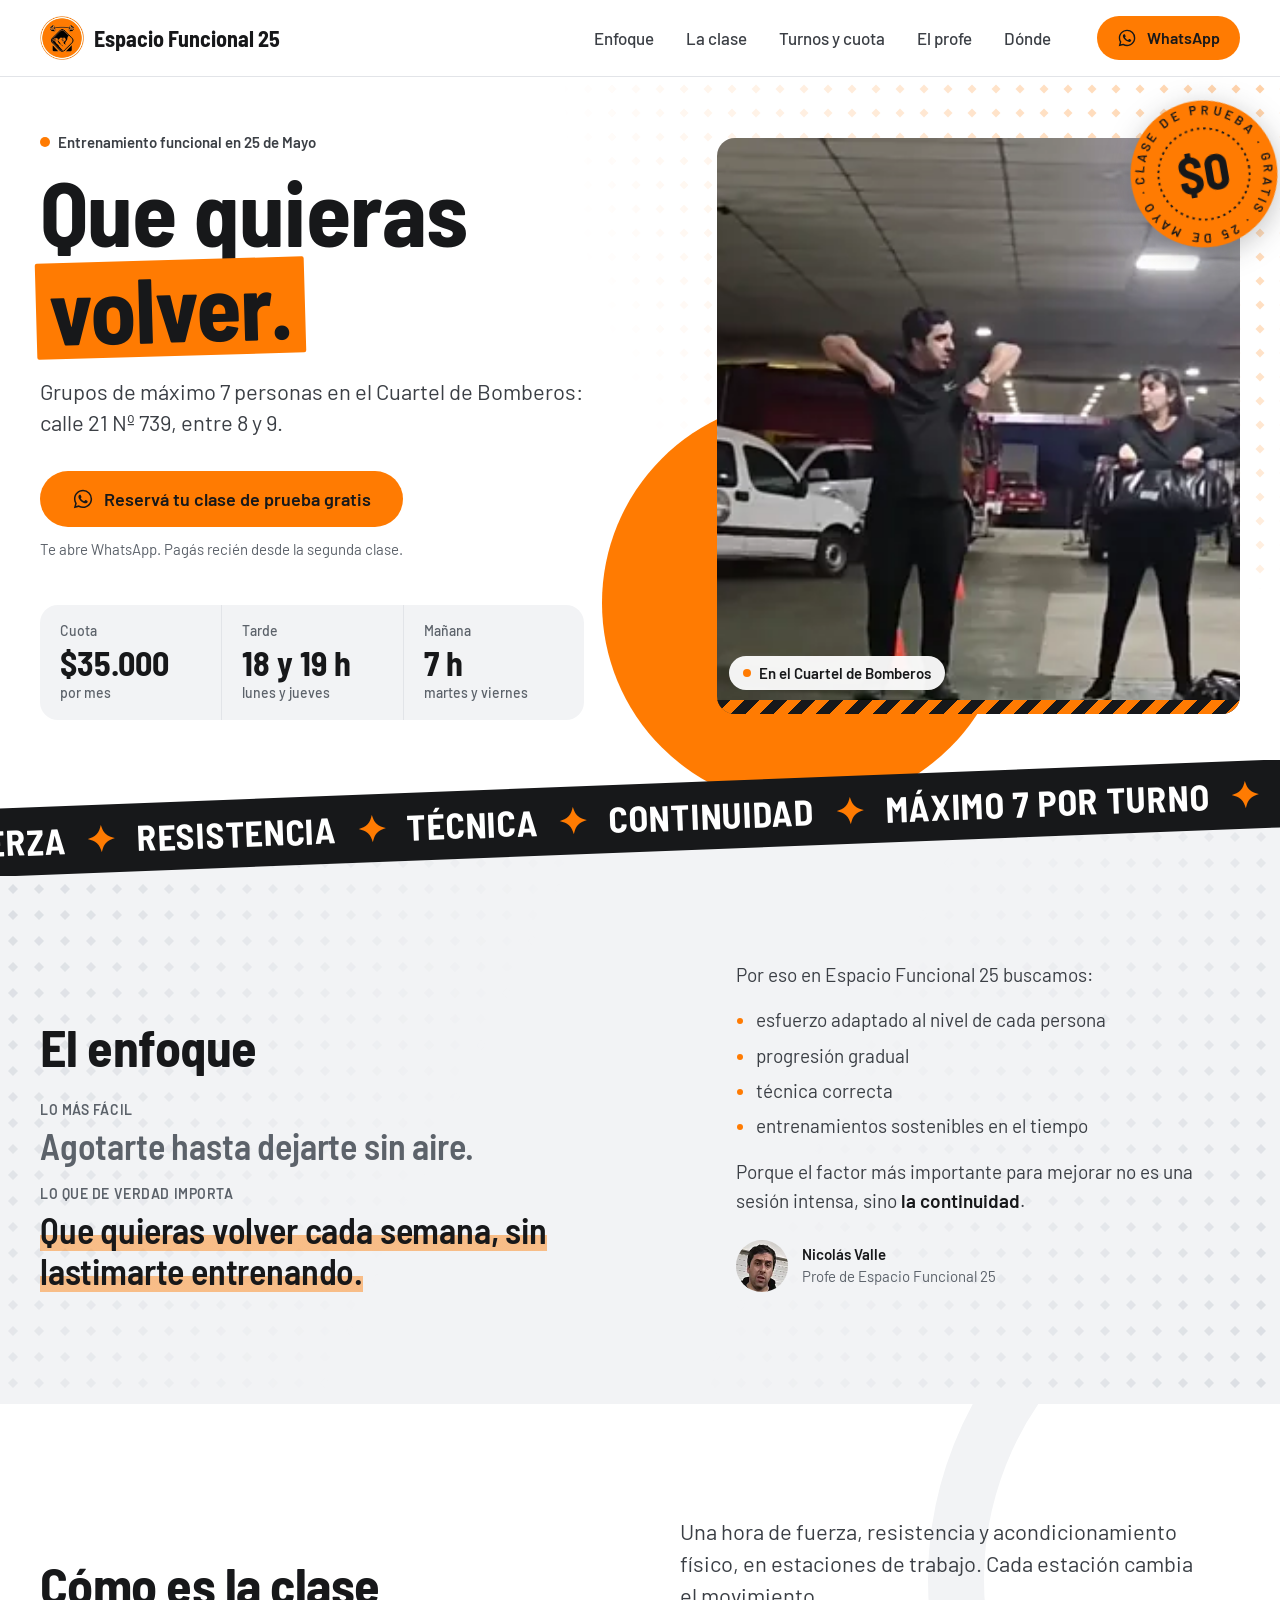
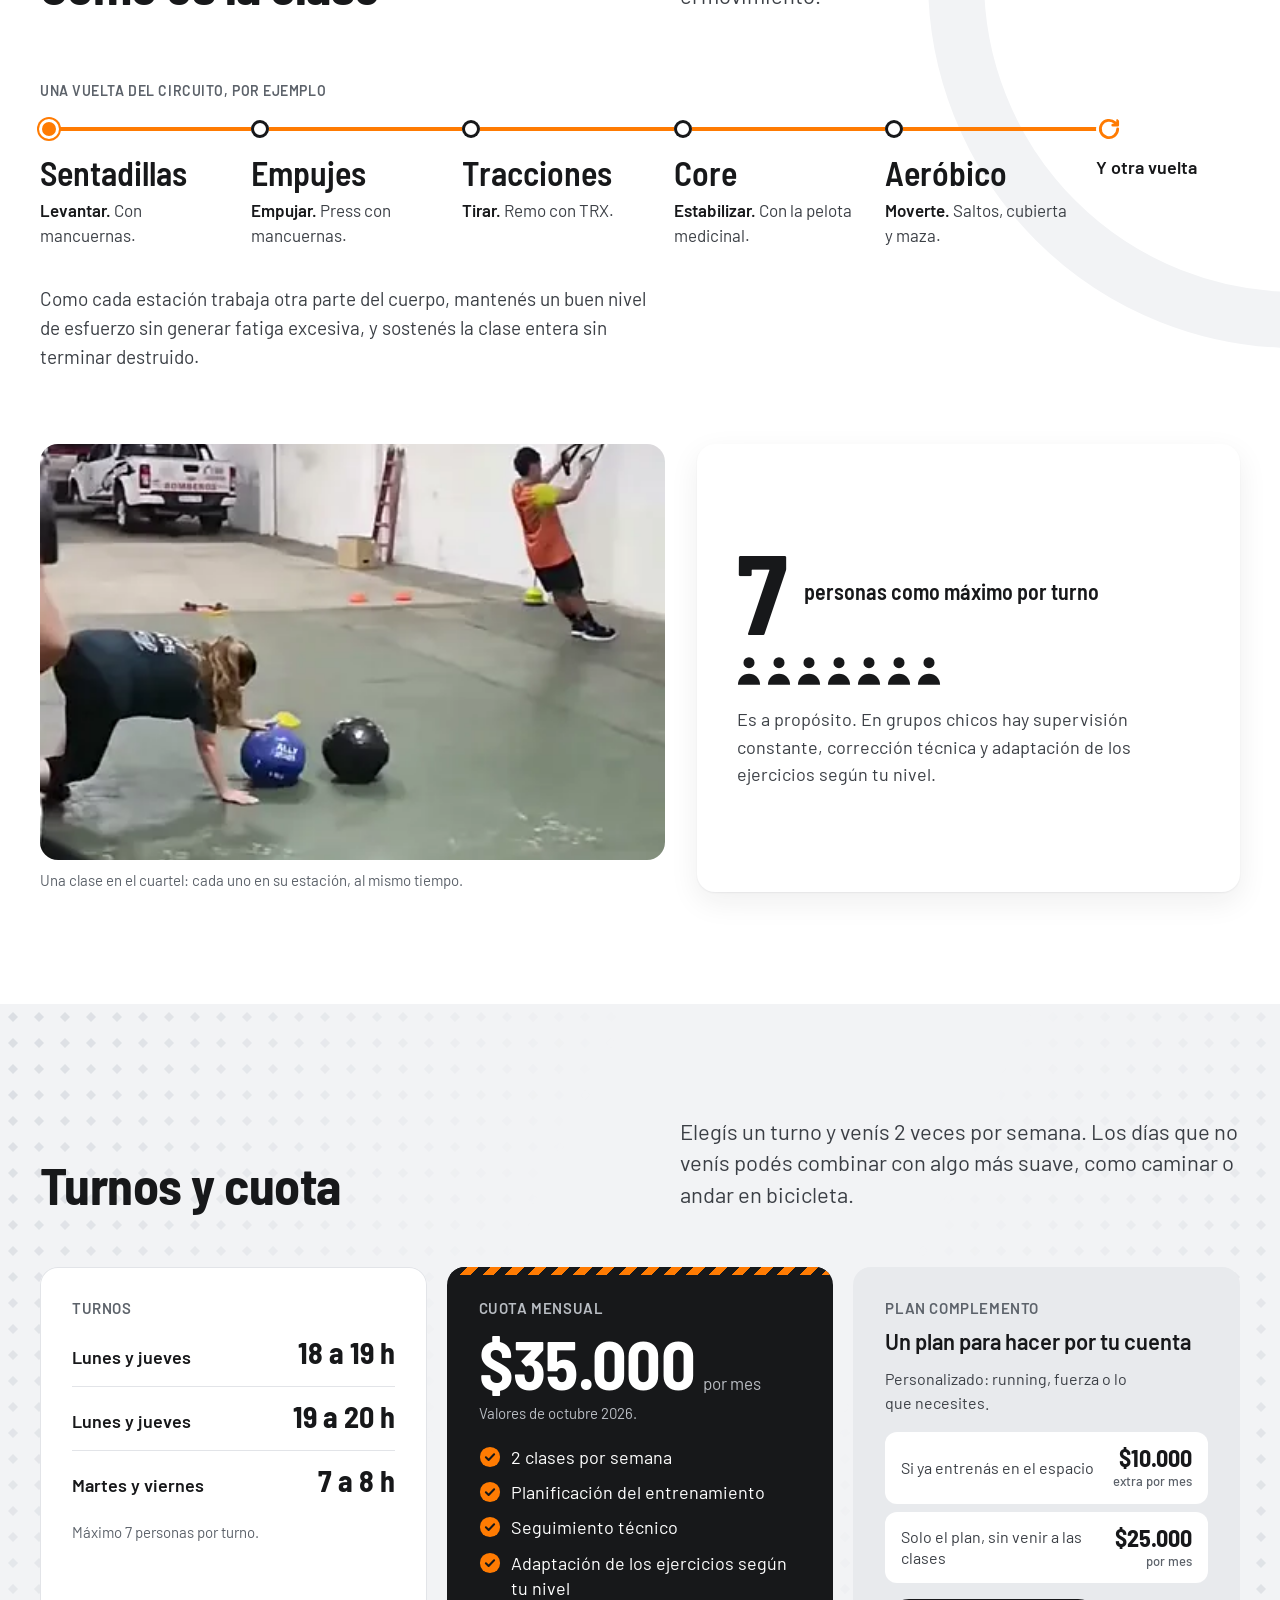
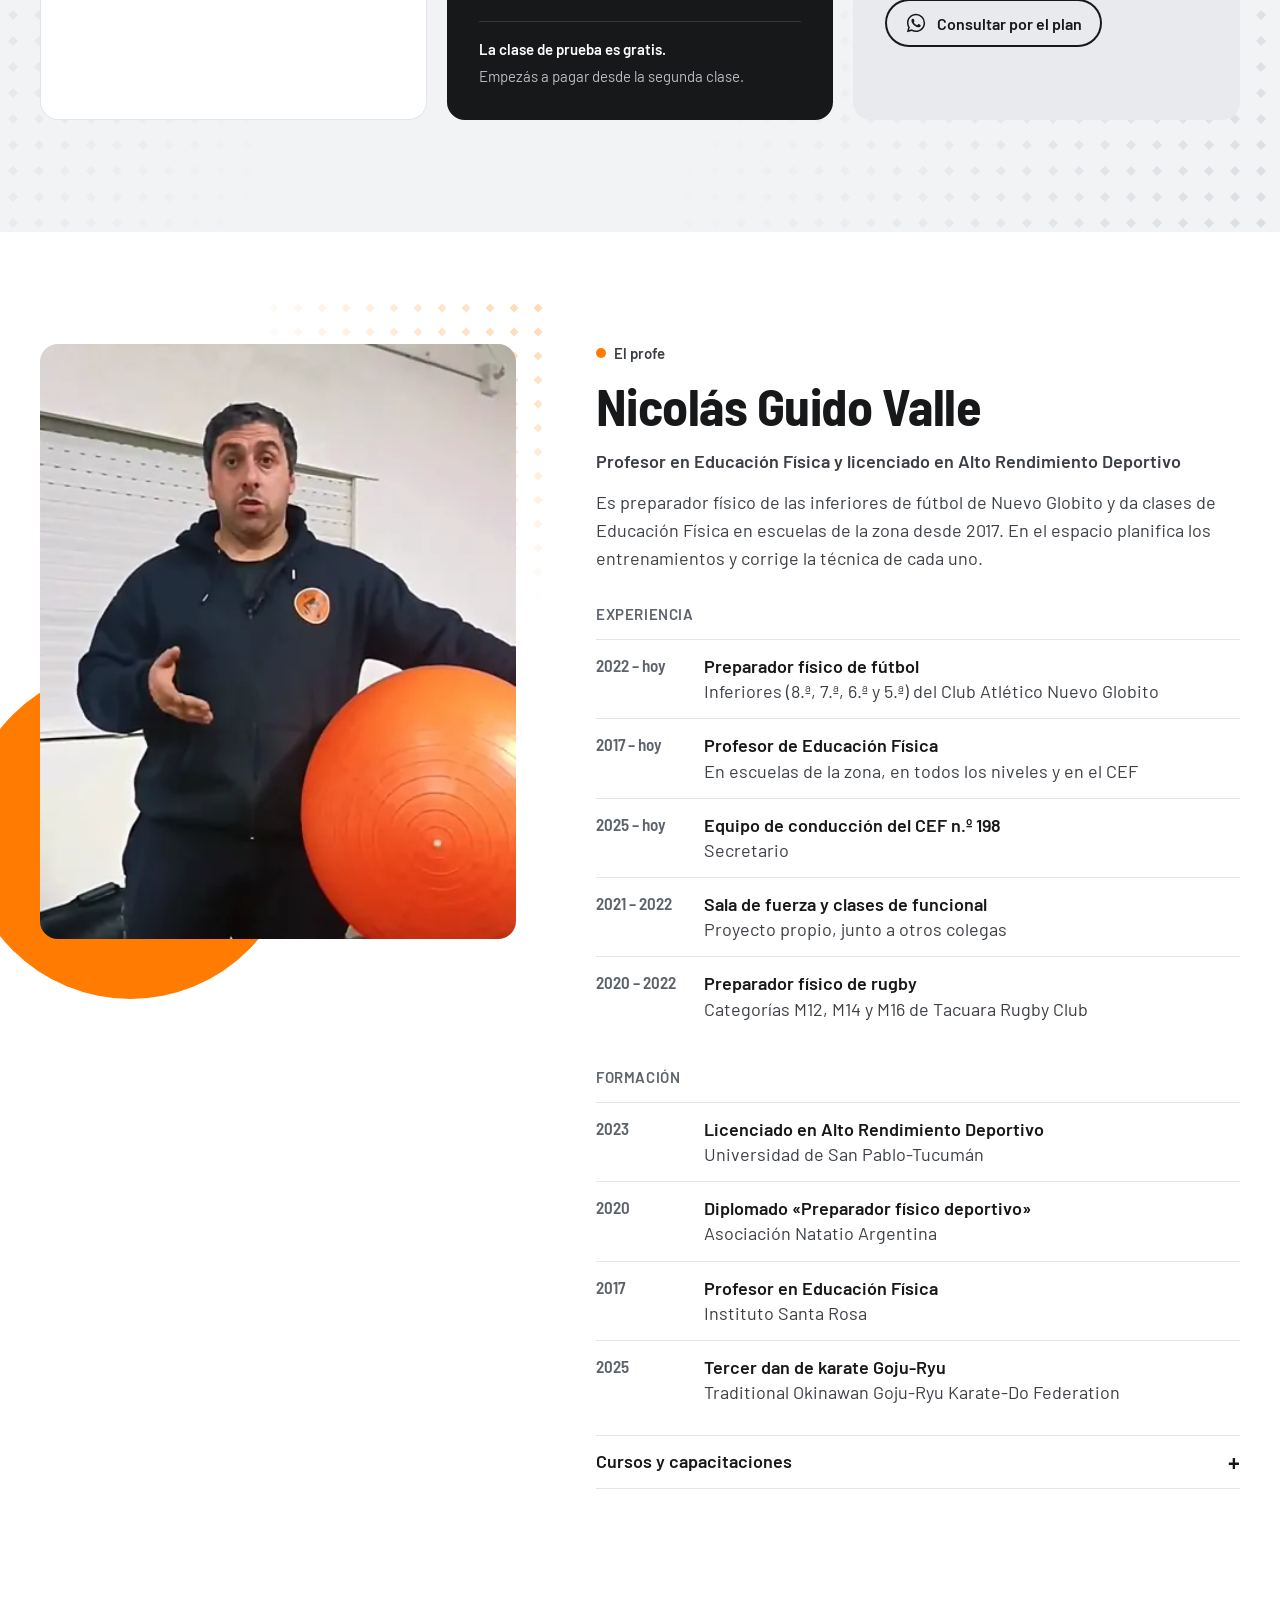
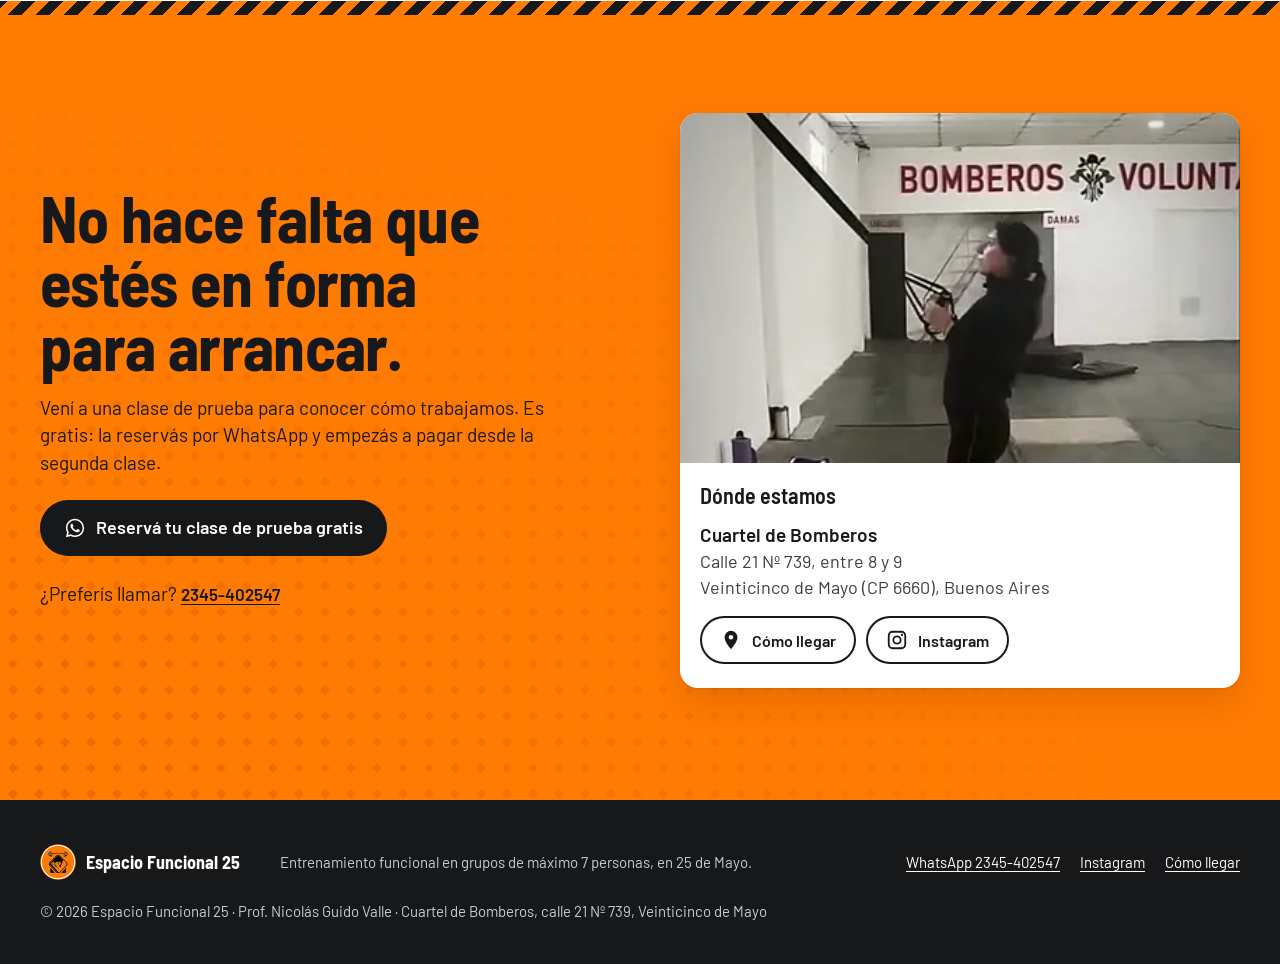
==== index.html @ c8960e66 "v1: sitio con el diseño aprobado, contenido real e imágenes de Codex - index.html, css/style.css y j" ====
<!doctype html>
<html lang="es-AR">
<head>
<meta charset="utf-8">
<meta name="viewport" content="width=device-width, initial-scale=1">
<title>Entrenamiento funcional en 25 de Mayo | Espacio Funcional 25</title>
<meta name="description" content="Entrenamiento funcional en grupos de máximo 7 personas, en el Cuartel de Bomberos de 25 de Mayo. La clase de prueba es gratis: reservala por WhatsApp.">
<meta name="theme-color" content="#FFFFFF">
<!-- dominio: el mismo en canonical, og:url, og:image, JSON-LD, robots.txt y sitemap.xml (ver README) -->
<link rel="canonical" href="https://espaciofuncional25.com.ar/">
<meta property="og:type" content="website">
<meta property="og:locale" content="es_AR">
<meta property="og:site_name" content="Espacio Funcional 25">
<meta property="og:title" content="Espacio Funcional 25 · Entrenamiento funcional en 25 de Mayo">
<meta property="og:description" content="Grupos de máximo 7 personas en el Cuartel de Bomberos, con el Prof. Nicolás Valle. La clase de prueba es gratis: reservala por WhatsApp.">
<meta property="og:url" content="https://espaciofuncional25.com.ar/">
<meta property="og:image" content="https://espaciofuncional25.com.ar/assets/img/og.jpg">
<meta property="og:image:width" content="1200">
<meta property="og:image:height" content="630">
<meta property="og:image:alt" content="Logo de Espacio Funcional 25 con el texto «Entrenamiento funcional en 25 de Mayo» y «Clase de prueba gratis», junto a una foto de una clase en el Cuartel de Bomberos.">
<meta name="twitter:card" content="summary_large_image">
<link rel="icon" href="favicon.ico" sizes="any">
<link rel="icon" type="image/png" sizes="32x32" href="assets/img/favicon-32.png">
<link rel="apple-touch-icon" href="assets/img/apple-touch-icon.png">
<link rel="preload" href="assets/fonts/barlow-sc-700.woff2" as="font" type="font/woff2" crossorigin>
<link rel="stylesheet" href="css/style.css">
<script type="application/ld+json" id="datos-negocio">
{
  "@context": "https://schema.org",
  "@type": "ExerciseGym",
  "@id": "https://espaciofuncional25.com.ar/#espacio",
  "name": "Espacio Funcional 25",
  "description": "Entrenamiento funcional en grupos de máximo 7 personas, en el Cuartel de Bomberos de 25 de Mayo, con el Prof. Nicolás Guido Valle.",
  "url": "https://espaciofuncional25.com.ar/",
  "image": "https://espaciofuncional25.com.ar/assets/img/og.jpg",
  "logo": "https://espaciofuncional25.com.ar/assets/img/logo-120.png",
  "telephone": "+54 9 2345 40-2547",
  "address": {
    "@type": "PostalAddress",
    "streetAddress": "Calle 21 Nº 739, entre 8 y 9 (Cuartel de Bomberos)",
    "addressLocality": "Veinticinco de Mayo",
    "addressRegion": "Buenos Aires",
    "postalCode": "6660",
    "addressCountry": "AR"
  },
  "geo": { "@type": "GeoCoordinates", "latitude": -35.4387213, "longitude": -60.1711055 },
  "hasMap": "https://maps.google.com/?cid=8828057531265068567",
  "openingHoursSpecification": [
    { "@type": "OpeningHoursSpecification", "dayOfWeek": ["https://schema.org/Monday", "https://schema.org/Thursday"], "opens": "18:00", "closes": "20:00" },
    { "@type": "OpeningHoursSpecification", "dayOfWeek": ["https://schema.org/Tuesday", "https://schema.org/Friday"], "opens": "07:00", "closes": "08:00" }
  ],
  "sameAs": ["https://www.instagram.com/espaciofuncional25/"]
}
</script>
</head>
<body>
<a class="saltar" href="#contenido">Ir al contenido</a>

<svg width="0" height="0" style="position:absolute" aria-hidden="true" focusable="false">
  <symbol id="i-wa" viewBox="0 0 24 24"><path fill="currentColor" d="M12.04 2C6.58 2 2.13 6.45 2.13 11.91c0 1.75.46 3.45 1.32 4.95L2.05 22l5.25-1.38a9.9 9.9 0 0 0 4.74 1.21h.01c5.46 0 9.91-4.45 9.91-9.91A9.9 9.9 0 0 0 12.04 2Zm0 18.15h-.01a8.2 8.2 0 0 1-4.19-1.15l-.3-.18-3.12.82.83-3.04-.2-.31a8.2 8.2 0 0 1-1.26-4.38c0-4.54 3.7-8.23 8.25-8.23a8.23 8.23 0 0 1 8.23 8.24c0 4.54-3.7 8.23-8.23 8.23Zm4.52-6.16c-.25-.12-1.46-.72-1.69-.81-.23-.08-.39-.12-.56.13-.16.24-.64.8-.78.97-.14.16-.29.18-.54.06-.25-.12-1.05-.39-1.99-1.23-.74-.66-1.23-1.47-1.38-1.72-.14-.25-.02-.38.11-.5.11-.11.25-.29.37-.43.12-.15.16-.25.25-.41.08-.17.04-.31-.02-.43-.06-.13-.56-1.34-.76-1.84-.2-.48-.41-.42-.56-.42h-.48c-.17 0-.43.06-.66.31-.22.25-.86.85-.86 2.07 0 1.22.89 2.4 1.01 2.56.12.17 1.75 2.67 4.23 3.74.59.26 1.05.41 1.41.52.59.19 1.13.16 1.56.1.48-.07 1.46-.6 1.67-1.18.2-.58.2-1.07.14-1.18-.06-.1-.22-.16-.47-.28Z"/></symbol>
  <symbol id="i-menu" viewBox="0 0 24 24"><path fill="none" stroke="currentColor" stroke-width="2" stroke-linecap="round" d="M4 8h16M4 16h16"/></symbol>
  <symbol id="i-cerrar" viewBox="0 0 24 24"><path fill="none" stroke="currentColor" stroke-width="2" stroke-linecap="round" d="m6 6 12 12M18 6 6 18"/></symbol>
  <symbol id="i-ok" viewBox="0 0 24 24"><circle cx="12" cy="12" r="11" fill="currentColor"/><path fill="none" stroke="#17181A" stroke-width="2.2" stroke-linecap="round" stroke-linejoin="round" d="m7.5 12.3 3 3 6-6.3"/></symbol>
  <symbol id="i-pin" viewBox="0 0 24 24"><path fill="currentColor" d="M12 2a7 7 0 0 0-7 7c0 5.25 7 13 7 13s7-7.75 7-13a7 7 0 0 0-7-7Zm0 9.5A2.5 2.5 0 1 1 12 6.5a2.5 2.5 0 0 1 0 5Z"/></symbol>
  <symbol id="i-ig" viewBox="0 0 24 24"><path fill="none" stroke="currentColor" stroke-width="2" d="M7 3h10a4 4 0 0 1 4 4v10a4 4 0 0 1-4 4H7a4 4 0 0 1-4-4V7a4 4 0 0 1 4-4Z"/><circle cx="12" cy="12" r="4" fill="none" stroke="currentColor" stroke-width="2"/><circle cx="17.5" cy="6.5" r="1.2" fill="currentColor"/></symbol>
  <symbol id="i-vuelta" viewBox="0 0 24 24"><path fill="none" stroke="currentColor" stroke-width="2.6" stroke-linecap="round" stroke-linejoin="round" d="M20 12a8 8 0 1 1-2.34-5.66M20 4v4.5h-4.5"/></symbol>
  <symbol id="i-persona" viewBox="0 0 26 32"><circle cx="13" cy="7" r="6"/><path d="M1 31c0-7.2 5.4-12 12-12s12 4.8 12 12Z"/></symbol>
</svg>

<header class="cabecera" id="cabecera">
  <div class="contenedor">
    <a class="marca" href="#contenido">
      <img src="assets/img/logo-80.webp" srcset="assets/img/logo-80.webp 2x, assets/img/logo-120.webp 3x" alt="" width="40" height="40">
      <span>Espacio Funcional 25</span>
    </a>
    <nav class="menu" id="menu" aria-label="Secciones">
      <ul>
        <li><a href="#enfoque">Enfoque</a></li>
        <li><a href="#clase">La clase</a></li>
        <li><a href="#turnos">Turnos y cuota</a></li>
        <li><a href="#profe">El profe</a></li>
        <li><a href="#donde">Dónde</a></li>
      </ul>
      <a class="boton boton--naranja boton--ancho" href="https://wa.me/5492345402547?text=Hola%2C%20Nicol%C3%A1s.%20Vi%20la%20p%C3%A1gina%20de%20Espacio%20Funcional%2025%20y%20quiero%20reservar%20la%20clase%20de%20prueba%20gratis.%20%C2%BFQu%C3%A9%20turno%20ten%C3%A9s%20libre%3F"><svg aria-hidden="true" focusable="false"><use href="#i-wa"/></svg>Reservá tu clase de prueba gratis</a>
    </nav>
    <a class="boton boton--naranja cabecera-wa" href="https://wa.me/5492345402547?text=Hola%2C%20Nicol%C3%A1s.%20Vi%20la%20p%C3%A1gina%20de%20Espacio%20Funcional%2025%20y%20quiero%20reservar%20la%20clase%20de%20prueba%20gratis.%20%C2%BFQu%C3%A9%20turno%20ten%C3%A9s%20libre%3F"><svg aria-hidden="true" focusable="false"><use href="#i-wa"/></svg>WhatsApp</a>
    <a class="icono-boton icono-boton--naranja" href="https://wa.me/5492345402547?text=Hola%2C%20Nicol%C3%A1s.%20Vi%20la%20p%C3%A1gina%20de%20Espacio%20Funcional%2025%20y%20quiero%20reservar%20la%20clase%20de%20prueba%20gratis.%20%C2%BFQu%C3%A9%20turno%20ten%C3%A9s%20libre%3F" aria-label="Escribir por WhatsApp"><svg aria-hidden="true" focusable="false"><use href="#i-wa"/></svg></a>
    <button class="icono-boton menu-boton" type="button" aria-controls="menu" aria-expanded="false" aria-label="Abrir el menú">
      <svg class="abrir" aria-hidden="true" focusable="false"><use href="#i-menu"/></svg>
      <svg class="cerrar" aria-hidden="true" focusable="false"><use href="#i-cerrar"/></svg>
    </button>
  </div>
</header>

<main id="contenido">

  <!-- portada -->
  <section class="portada" aria-labelledby="titular">
    <div class="contenedor">
      <div class="portada-texto">
        <h1 class="h1" id="titular"><span class="antetitulo">Entrenamiento funcional en 25 de Mayo<span class="sr-only">.</span></span> Que quieras <span class="cinta">volver.</span></h1>
        <p class="bajada">Grupos de máximo 7 personas en el Cuartel de Bomberos: <span class="nowrap">calle 21 Nº 739</span>, <span class="nowrap">entre 8 y 9.</span></p>
        <div class="portada-acciones">
          <a class="boton boton--naranja boton--ancho" id="cta-portada" href="https://wa.me/5492345402547?text=Hola%2C%20Nicol%C3%A1s.%20Vi%20la%20p%C3%A1gina%20de%20Espacio%20Funcional%2025%20y%20quiero%20reservar%20la%20clase%20de%20prueba%20gratis.%20%C2%BFQu%C3%A9%20turno%20ten%C3%A9s%20libre%3F"><svg aria-hidden="true" focusable="false"><use href="#i-wa"/></svg>Reservá tu clase de prueba gratis</a>
          <p class="chico">Te abre WhatsApp. Pagás recién desde la segunda clase.</p>
        </div>
        <dl class="datos">
          <div class="dato"><dt>Cuota</dt><dd><a href="#turnos" data-copia="cuota">Ver</a><small>por mes</small></dd></div>
          <div class="dato"><dt>Tarde</dt><dd>18 y 19 h<small>lunes y jueves</small></dd></div>
          <div class="dato"><dt>Mañana</dt><dd>7 h<small>martes y viernes</small></dd></div>
        </dl>
      </div>
      <figure class="portada-foto">
        <svg class="sello" viewBox="0 0 120 120" aria-hidden="true" focusable="false">
          <defs><path id="sello-c" d="M60 60m-47 0a47 47 0 1 1 94 0a47 47 0 1 1-94 0"/></defs>
          <circle class="sello-disco" cx="60" cy="60" r="58"/>
          <circle class="sello-borde" cx="60" cy="60" r="36"/>
          <text class="sello-txt"><textPath href="#sello-c" textLength="290" lengthAdjust="spacing">CLASE DE PRUEBA · GRATIS · 25 DE MAYO ·</textPath></text>
          <text class="sello-num" x="60" y="74" text-anchor="middle">$0</text>
        </svg>
        <div class="marco">
          <picture>
            <source media="(min-width: 64em)" srcset="assets/img/portada-compu-480.webp 480w, assets/img/portada-compu-640.webp 640w" sizes="(min-width: 80em) 33rem, 40vw" width="640" height="800">
            <img src="assets/img/portada-movil-716.webp" srcset="assets/img/portada-movil-400.webp 400w, assets/img/portada-movil-716.webp 716w" sizes="(min-width: 37.5em) 34rem, calc(100vw - 2rem)" width="716" height="537" alt="Nicolás Valle le muestra un ejercicio a una alumna en el Cuartel de Bomberos, con las autobombas estacionadas atrás.">
          </picture>
          <div class="chevron"></div>
        </div>
        <figcaption class="etiqueta-foto">En el Cuartel de Bomberos</figcaption>
      </figure>
    </div>
  </section>

  <div class="banda" aria-hidden="true">
    <div class="banda-giro"><div class="banda-tira">
      <span>Fuerza</span><b>✦</b><span>Resistencia</span><b>✦</b><span>Técnica</span><b>✦</b><span>Continuidad</span><b>✦</b><span>Máximo 7 por turno</span><b>✦</b><span>25 de Mayo</span><b>✦</b>
      <span>Fuerza</span><b>✦</b><span>Resistencia</span><b>✦</b><span>Técnica</span><b>✦</b><span>Continuidad</span><b>✦</b><span>Máximo 7 por turno</span><b>✦</b><span>25 de Mayo</span><b>✦</b>
    </div></div>
  </div>

  <!-- el enfoque -->
  <section class="seccion seccion--niebla" id="enfoque" aria-labelledby="enfoque-t">
    <div class="contenedor enfoque">
      <div>
        <h2 class="h2" id="enfoque-t">El enfoque</h2>
        <div class="contraste">
          <p class="facil"><small>Lo más fácil</small>Agotarte hasta dejarte sin aire.</p>
          <p class="importa"><small>Lo que de verdad importa</small><mark>Que quieras volver cada semana, sin lastimarte entrenando.</mark></p>
        </div>
      </div>
      <div class="enfoque-texto">
        <p>Por eso en Espacio Funcional 25 buscamos:</p>
        <ul>
          <li>esfuerzo adaptado al nivel de cada persona</li>
          <li>progresión gradual</li>
          <li>técnica correcta</li>
          <li>entrenamientos sostenibles en el tiempo</li>
        </ul>
        <p>Porque el factor más importante para mejorar no es una sesión intensa, sino <strong>la continuidad</strong>.</p>
        <div class="firma">
          <img src="assets/img/avatar-104.webp" srcset="assets/img/avatar-104.webp 104w, assets/img/avatar-156.webp 156w" sizes="52px" alt="" width="52" height="52" loading="lazy" decoding="async">
          <p class="chico"><b>Nicolás Valle</b>Profe de Espacio Funcional 25</p>
        </div>
      </div>
    </div>
  </section>

  <!-- cómo es la clase -->
  <section class="seccion" id="clase" aria-labelledby="clase-t">
    <div class="contenedor">
      <div class="clase-cabeza">
        <h2 class="h2" id="clase-t">Cómo es la clase</h2>
        <p class="bajada">Una hora de fuerza, resistencia y acondicionamiento físico, en estaciones de trabajo. Cada estación cambia el movimiento.</p>
      </div>
      <div class="clase-grilla">
        <div>
          <p class="pista-titulo" id="pista-t">Una vuelta del circuito, por ejemplo</p>
          <ol class="pista" role="list" aria-labelledby="pista-t">
            <li><i class="corredor" aria-hidden="true"></i><b>Sentadillas</b><span><strong>Levantar.</strong> Con mancuernas.</span></li>
            <li><b>Empujes</b><span><strong>Empujar.</strong> Press con mancuernas.</span></li>
            <li><b>Tracciones</b><span><strong>Tirar.</strong> Remo con TRX.</span></li>
            <li><b>Core</b><span><strong>Estabilizar.</strong> Con la pelota medicinal.</span></li>
            <li><b>Aeróbico</b><span><strong>Moverte.</strong> Saltos, cubierta y maza.</span></li>
            <li class="vuelta"><svg aria-hidden="true" focusable="false"><use href="#i-vuelta"/></svg><p>Y otra vuelta</p></li>
          </ol>
          <p class="por-que">Como cada estación trabaja otra parte del cuerpo, mantenés un buen nivel de esfuerzo sin generar fatiga excesiva, y sostenés la clase entera sin terminar destruido.</p>
        </div>
        <div class="clase-lado">
          <figure class="clase-foto">
            <img src="assets/img/clase-568.webp" srcset="assets/img/clase-400.webp 400w, assets/img/clase-568.webp 568w" sizes="(min-width: 64em) 38rem, (min-width: 37.5em) 34rem, calc(100vw - 2rem)" width="568" height="426" alt="Una clase en el cuartel: un alumno hace remo con TRX, una alumna apoya las manos en una pelota medicinal y otra hace una estocada con mancuerna." loading="lazy" decoding="async">
            <figcaption class="chico">Una clase en el cuartel: cada uno en su estación, al mismo tiempo.</figcaption>
          </figure>
          <div class="cupo">
            <div class="cupo-num"><strong>7</strong><span>personas como máximo por turno</span></div>
            <div class="personas" aria-hidden="true">
              <svg focusable="false"><use href="#i-persona"/></svg><svg focusable="false"><use href="#i-persona"/></svg><svg focusable="false"><use href="#i-persona"/></svg><svg focusable="false"><use href="#i-persona"/></svg><svg focusable="false"><use href="#i-persona"/></svg><svg focusable="false"><use href="#i-persona"/></svg><svg focusable="false"><use href="#i-persona"/></svg>
            </div>
            <p>Es a propósito. En grupos chicos hay supervisión constante, corrección técnica y adaptación de los ejercicios según tu nivel.</p>
          </div>
        </div>
      </div>
    </div>
  </section>

  <!-- turnos y cuota: los precios están acá y en ningún otro lugar del código -->
  <section class="seccion seccion--niebla" id="turnos" aria-labelledby="turnos-t">
    <div class="contenedor">
      <div class="turnos-cabeza">
        <h2 class="h2" id="turnos-t">Turnos y cuota</h2>
        <p class="bajada">Elegís un turno y venís 2 veces por semana. Los días que no venís podés combinar con algo más suave, como caminar o andar en bicicleta.</p>
      </div>
      <div class="cuota-grilla">
        <div class="tarjeta tarjeta--blanca">
          <h3 class="tarjeta-titulo">Turnos</h3>
          <ul class="horarios">
            <li><span class="dias">Lunes y jueves</span><span class="hora">18 a 19 h</span></li>
            <li><span class="dias">Lunes y jueves</span><span class="hora">19 a 20 h</span></li>
            <li><span class="dias">Martes y viernes</span><span class="hora">7 a 8 h</span></li>
          </ul>
          <p class="chico horarios-nota">Máximo 7 personas por turno.</p>
        </div>
        <div class="tarjeta tarjeta--tinta" id="cuota-mensual">
          <h3 class="tarjeta-titulo">Cuota mensual</h3>
          <p class="precio"><strong id="precio-cuota">$35.000</strong><span>por mes</span></p>
          <p class="chico precio-nota">Valores de <span id="precio-vigencia">octubre 2026</span>.</p>
          <ul class="incluye">
            <li><svg aria-hidden="true" focusable="false"><use href="#i-ok"/></svg>2 clases por semana</li>
            <li><svg aria-hidden="true" focusable="false"><use href="#i-ok"/></svg>Planificación del entrenamiento</li>
            <li><svg aria-hidden="true" focusable="false"><use href="#i-ok"/></svg>Seguimiento técnico</li>
            <li><svg aria-hidden="true" focusable="false"><use href="#i-ok"/></svg>Adaptación de los ejercicios según tu nivel</li>
          </ul>
          <p class="vigencia"><strong>La clase de prueba es gratis.</strong>Empezás a pagar desde la segunda clase.</p>
        </div>
        <div class="tarjeta tarjeta--gris">
          <h3 class="tarjeta-titulo">Plan complemento</h3>
          <p class="h3">Un plan para hacer por tu cuenta</p>
          <p class="complemento-texto">Personalizado: running, fuerza o lo que necesites.</p>
          <dl class="complemento-precios">
            <div><dt>Si ya entrenás en el espacio</dt><dd><span id="precio-complemento">$10.000</span><small>extra por mes</small></dd></div>
            <div><dt>Solo el plan, sin venir a las clases</dt><dd><span id="precio-solo-plan">$25.000</span><small>por mes</small></dd></div>
          </dl>
          <a class="boton boton--borde" href="https://wa.me/5492345402547?text=Hola%2C%20Nicol%C3%A1s.%20Vi%20la%20p%C3%A1gina%20de%20Espacio%20Funcional%2025%20y%20quiero%20consultar%20por%20el%20plan%20complemento."><svg aria-hidden="true" focusable="false"><use href="#i-wa"/></svg>Consultar por el plan</a>
        </div>
      </div>
    </div>
  </section>

  <!-- el profe -->
  <section class="seccion" id="profe" aria-labelledby="profe-t">
    <div class="contenedor profe">
      <figure class="profe-foto">
        <img src="assets/img/profe-596.webp" srcset="assets/img/profe-400.webp 400w, assets/img/profe-596.webp 596w" sizes="(min-width: 64em) 28rem, (min-width: 37.5em) 34rem, calc(100vw - 2rem)" width="596" height="745" alt="Nicolás Valle con el buzo de Espacio Funcional 25 y una pelota de ejercicio naranja, en el cuartel." loading="lazy" decoding="async">
      </figure>
      <div class="profe-texto">
        <p class="antetitulo">El profe</p>
        <h2 class="h2" id="profe-t">Nicolás Guido Valle</h2>
        <p class="profe-rol">Profesor en Educación Física y licenciado en Alto Rendimiento Deportivo</p>
        <p class="profe-bio">Es preparador físico de las inferiores de fútbol de Nuevo Globito y da clases de Educación Física en escuelas de la zona desde 2017. En el espacio planifica los entrenamientos y corrige la técnica de cada uno.</p>

        <h3 class="tarjeta-titulo trayectoria-titulo">Experiencia</h3>
        <dl class="trayectoria">
          <div><dt>2022 – hoy</dt><dd><b>Preparador físico de fútbol</b>Inferiores (8.ª, 7.ª, 6.ª y 5.ª) del Club Atlético Nuevo Globito</dd></div>
          <div><dt>2017 – hoy</dt><dd><b>Profesor de Educación Física</b>En escuelas de la zona, en todos los niveles y en el CEF</dd></div>
          <div><dt>2025 – hoy</dt><dd><b>Equipo de conducción del CEF n.º 198</b>Secretario</dd></div>
          <div><dt>2021 – 2022</dt><dd><b>Sala de fuerza y clases de funcional</b>Proyecto propio, junto a otros colegas</dd></div>
          <div><dt>2020 – 2022</dt><dd><b>Preparador físico de rugby</b>Categorías M12, M14 y M16 de Tacuara Rugby Club</dd></div>
        </dl>

        <h3 class="tarjeta-titulo trayectoria-titulo">Formación</h3>
        <dl class="trayectoria">
          <div><dt>2023</dt><dd><b>Licenciado en Alto Rendimiento Deportivo</b>Universidad de San Pablo-Tucumán</dd></div>
          <div><dt>2020</dt><dd><b>Diplomado «Preparador físico deportivo»</b>Asociación Natatio Argentina</dd></div>
          <div><dt>2017</dt><dd><b>Profesor en Educación Física</b>Instituto Santa Rosa</dd></div>
          <div><dt>2025</dt><dd><b>Tercer dan de karate Goju-Ryu</b>Traditional Okinawan Goju-Ryu Karate-Do Federation</dd></div>
        </dl>

        <details class="cursos">
          <summary>Cursos y capacitaciones</summary>
          <ul>
            <li>Maestros del progreso, Corporal Kinesis (2024)</li>
            <li>Taller de pretemporada de fútbol, Torque (2024)</li>
            <li>Seminario interdisciplinario de ejercicio físico para personas con obesidad, Ethos (2023)</li>
            <li>Destrezas del movimiento, Emiliano Gonzalez (2023)</li>
            <li>Preparación física de fútbol infanto-juvenil, Yo Sé (2023)</li>
            <li>RCP, primeros auxilios y prevención de accidentes (2022)</li>
            <li>HIIT: evaluación y programación del entrenamiento en deportes de equipo, Pablo Añon (2022)</li>
            <li>Bases del entrenamiento de velocidad para deportes de equipo, Pablo Añon (2022)</li>
            <li>Entrenamiento intermitente y sistemas de entrenamiento, Cantidad de Calidad (2020)</li>
            <li>Preparación física para deportes de contacto, IFE (2020)</li>
            <li>Conmoción cerebral, Unión Argentina de Rugby (2019)</li>
            <li>Educación alimentaria I, Universidad Atlántida Argentina (2019)</li>
          </ul>
        </details>
      </div>
    </div>
  </section>

  <!-- clase de prueba y dónde estamos -->
  <section class="seccion final" id="prueba" aria-labelledby="prueba-t">
    <div class="contenedor final-grilla">
      <div class="final-texto">
        <h2 class="h2" id="prueba-t">No hace falta que estés en forma para arrancar.</h2>
        <p>Vení a una clase de prueba para conocer cómo trabajamos. Es gratis: la reservás por WhatsApp y empezás a pagar desde la segunda clase.</p>
        <div><a class="boton boton--tinta" id="cta-final" href="https://wa.me/5492345402547?text=Hola%2C%20Nicol%C3%A1s.%20Vi%20la%20p%C3%A1gina%20de%20Espacio%20Funcional%2025%20y%20quiero%20reservar%20la%20clase%20de%20prueba%20gratis.%20%C2%BFQu%C3%A9%20turno%20ten%C3%A9s%20libre%3F"><svg aria-hidden="true" focusable="false"><use href="#i-wa"/></svg>Reservá tu clase de prueba gratis</a></div>
        <p class="chico">¿Preferís llamar? <a class="enlace" href="tel:+5492345402547">2345-402547</a></p>
      </div>
      <div class="lugar" id="donde">
        <img src="assets/img/donde-716.webp" srcset="assets/img/donde-400.webp 400w, assets/img/donde-716.webp 716w" sizes="(min-width: 64em) 35rem, (min-width: 37.5em) 34rem, calc(100vw - 2rem)" width="716" height="448" alt="Una alumna hace remo con TRX en el salón del cuartel, debajo del letrero de Bomberos Voluntarios." loading="lazy" decoding="async">
        <div class="lugar-texto">
          <h3 class="h3">Dónde estamos</h3>
          <address><b>Cuartel de Bomberos</b>Calle 21 Nº 739, entre 8 y 9<br>Veinticinco de Mayo (CP 6660), Buenos Aires</address>
          <div class="lugar-acciones">
            <a class="boton boton--borde" href="https://www.google.com/maps/dir/?api=1&amp;destination=-35.4387213%2C-60.1711055" rel="noopener"><svg aria-hidden="true" focusable="false"><use href="#i-pin"/></svg>Cómo llegar</a>
            <a class="boton boton--borde" href="https://www.instagram.com/espaciofuncional25/" rel="noopener"><svg aria-hidden="true" focusable="false"><use href="#i-ig"/></svg>Instagram</a>
          </div>
        </div>
      </div>
    </div>
  </section>
</main>

<footer class="pie">
  <div class="contenedor">
    <p class="pie-marca"><img src="assets/img/logo-72.webp" alt="" width="36" height="36" loading="lazy" decoding="async">Espacio Funcional 25</p>
    <p>Entrenamiento funcional en grupos de máximo 7 personas, en 25 de Mayo.</p>
    <nav aria-label="Contacto">
      <a href="https://wa.me/5492345402547?text=Hola%2C%20Nicol%C3%A1s.%20Vi%20la%20p%C3%A1gina%20de%20Espacio%20Funcional%2025%20y%20quiero%20reservar%20la%20clase%20de%20prueba%20gratis.%20%C2%BFQu%C3%A9%20turno%20ten%C3%A9s%20libre%3F">WhatsApp 2345-402547</a>
      <a href="https://www.instagram.com/espaciofuncional25/" rel="noopener">Instagram</a>
      <a href="https://www.google.com/maps/dir/?api=1&amp;destination=-35.4387213%2C-60.1711055" rel="noopener">Cómo llegar</a>
    </nav>
    <p class="pie-copia">© <span id="anio">2026</span> Espacio Funcional 25 · Prof. Nicolás Guido Valle · Cuartel de Bomberos, calle 21 Nº 739, Veinticinco de Mayo</p>
  </div>
</footer>

<div class="barra" id="barra">
  <a class="boton boton--naranja boton--ancho" href="https://wa.me/5492345402547?text=Hola%2C%20Nicol%C3%A1s.%20Vi%20la%20p%C3%A1gina%20de%20Espacio%20Funcional%2025%20y%20quiero%20reservar%20la%20clase%20de%20prueba%20gratis.%20%C2%BFQu%C3%A9%20turno%20ten%C3%A9s%20libre%3F"><svg aria-hidden="true" focusable="false"><use href="#i-wa"/></svg>Reservá tu clase de prueba gratis</a>
</div>

<script src="js/main.js" defer></script>
</body>
</html>
---- css/style.css ----
/* Espacio Funcional 25 · estilos
   Escrito desde el celular (360–390 px) y ampliado con min-width: 37.5em (600 px) y 64em (1024 px). */

@font-face { font-family: "Barlow"; src: url("../assets/fonts/barlow-400.woff2") format("woff2"); font-weight: 400; font-style: normal; font-display: swap; }
@font-face { font-family: "Barlow"; src: url("../assets/fonts/barlow-500.woff2") format("woff2"); font-weight: 500; font-style: normal; font-display: swap; }
@font-face { font-family: "Barlow"; src: url("../assets/fonts/barlow-600.woff2") format("woff2"); font-weight: 600; font-style: normal; font-display: swap; }
@font-face { font-family: "Barlow Semi Condensed"; src: url("../assets/fonts/barlow-sc-600.woff2") format("woff2"); font-weight: 600; font-style: normal; font-display: swap; }
@font-face { font-family: "Barlow Semi Condensed"; src: url("../assets/fonts/barlow-sc-700.woff2") format("woff2"); font-weight: 700; font-style: normal; font-display: swap; }

:root {
  --tinta: #17181A;
  --tinta-2: #3B3F45;
  --gris: #5C626A;
  --gris-claro: #B9BDC3;
  --linea: #E2E4E8;
  --niebla: #F2F3F5;
  --niebla-2: #E8EAED;
  --blanco: #FFFFFF;
  --naranja: #FF7B02;
  --naranja-2: #F26F00;

  --titulo: "Barlow Semi Condensed", "Arial Narrow", Arial, sans-serif;
  --texto: "Barlow", Arial, sans-serif;

  --gutter: 1rem;
  --ancho: 75rem;
  --seccion: 4rem;
  --r: 1.125rem;
  --r-chico: .75rem;
  --sombra: 0 1px 2px rgb(23 24 26 / .06), 0 10px 30px rgb(23 24 26 / .07);
  --barra: 4.75rem;

  /* motivos del logo y de las autobombas */
  --chevron: repeating-linear-gradient(-45deg, var(--naranja) 0 .625rem, var(--tinta) .625rem 1.25rem);
  --rombos-naranja: url("data:image/svg+xml,%3Csvg xmlns='http://www.w3.org/2000/svg' width='24' height='24'%3E%3Cpath d='M12 7.5l4.5 4.5-4.5 4.5-4.5-4.5z' fill='%23FF7B02'/%3E%3C/svg%3E");
  --rombos-gris: url("data:image/svg+xml,%3Csvg xmlns='http://www.w3.org/2000/svg' width='26' height='26'%3E%3Cpath d='M13 8l5 5-5 5-5-5z' fill='%23DADDE2'/%3E%3C/svg%3E");
  --rombos-final: url("data:image/svg+xml,%3Csvg xmlns='http://www.w3.org/2000/svg' width='26' height='26'%3E%3Cpath d='M13 8l5 5-5 5-5-5z' fill='%23E86A00'/%3E%3C/svg%3E");
}

/* ---------- base ---------- */
*, *::before, *::after { box-sizing: border-box; }
html { -webkit-text-size-adjust: 100%; scroll-behavior: smooth; scroll-padding-top: 1rem; overflow-x: clip; }
body { margin: 0; font: 400 1.125rem/1.55 var(--texto); color: var(--tinta); background: var(--blanco); overflow-x: clip; }
img, svg { display: block; max-width: 100%; }
img { height: auto; }
figure { margin: 0; }
a { color: inherit; }
h1, h2, h3 { margin: 0; font-family: var(--titulo); font-weight: 700; letter-spacing: -.01em; text-wrap: balance; }
p { margin: 0; text-wrap: pretty; }
ul, ol { margin: 0; padding: 0; }
:focus-visible { outline: 3px solid var(--tinta); outline-offset: 3px; border-radius: 4px; }
.sr-only { position: absolute; width: 1px; height: 1px; margin: -1px; padding: 0; overflow: hidden; clip: rect(0 0 0 0); white-space: nowrap; border: 0; }
.saltar { position: absolute; left: .5rem; top: -4rem; z-index: 50; padding: .75rem 1rem; border-radius: var(--r-chico); background: var(--tinta); color: var(--blanco); font-weight: 600; }
.saltar:focus { top: .5rem; }
.nowrap { white-space: nowrap; }

.contenedor { width: 100%; max-width: calc(var(--ancho) + 2 * var(--gutter)); margin-inline: auto; padding-inline: var(--gutter); }
.seccion { position: relative; isolation: isolate; overflow: hidden; padding-block: var(--seccion); }
.seccion--niebla { background: var(--niebla); }

/* ---------- tipografía ---------- */
.h1 { font-size: 3.5rem; line-height: .98; }
.h2 { font-size: 2.125rem; line-height: 1.05; }
.h3 { font-size: 1.375rem; line-height: 1.15; font-weight: 600; letter-spacing: 0; }
.bajada { max-width: 36rem; font-size: 1.1875rem; line-height: 1.45; color: var(--tinta-2); }
.chico { font-size: .9375rem; line-height: 1.45; color: var(--gris); }
.antetitulo { display: flex; align-items: center; gap: .5rem; font: 600 .9375rem/1.2 var(--texto); letter-spacing: 0; color: var(--tinta-2); }
.antetitulo::before { content: ""; flex: none; width: .625rem; height: .625rem; border-radius: 50%; background: var(--naranja); }

/* ---------- botones ---------- */
.boton {
  display: inline-flex; align-items: center; justify-content: center; gap: .625rem;
  min-height: 3.5rem; padding: .75rem 1.5rem; border: 0; border-radius: 999px;
  font: 600 1.125rem/1.2 var(--texto); text-align: center; text-decoration: none; cursor: pointer;
  transition: background-color .15s ease;
}
.boton svg { flex: none; width: 1.375rem; height: 1.375rem; }
.boton--naranja { background: var(--naranja); color: var(--tinta); }
.boton--naranja:hover { background: var(--naranja-2); }
.boton--tinta { background: var(--tinta); color: var(--blanco); }
.boton--tinta:hover { background: #2C2E32; }
.boton--borde { min-height: 3rem; padding-inline: 1.25rem; background: transparent; color: var(--tinta); box-shadow: inset 0 0 0 2px var(--tinta); font-size: 1rem; }
.boton--borde:hover { background: var(--niebla); }
.boton--ancho { width: 100%; }
.enlace { display: inline-flex; align-items: center; min-height: 2.75rem; font-weight: 600; text-underline-offset: .2em; }

/* ---------- encabezado y menú ---------- */
.cabecera { position: relative; z-index: 30; border-bottom: 1px solid var(--linea); background: var(--blanco); }
.cabecera .contenedor { display: flex; align-items: center; gap: .625rem; min-height: 4rem; }
.marca { display: flex; align-items: center; gap: .625rem; min-height: 2.75rem; margin-right: auto; text-decoration: none; }
.marca img { width: 2.5rem; height: 2.5rem; }
.marca span { font: 700 1.1875rem/1 var(--titulo); white-space: nowrap; }
.icono-boton {
  display: inline-grid; place-items: center; flex: none; width: 2.75rem; height: 2.75rem;
  border: 0; border-radius: 50%; background: var(--niebla); color: var(--tinta); cursor: pointer; text-decoration: none;
}
.icono-boton svg { width: 1.375rem; height: 1.375rem; }
.icono-boton--naranja { background: var(--naranja); }
.menu-boton .cerrar { display: none; }
.menu-abierto .menu-boton .abrir { display: none; }
.menu-abierto .menu-boton .cerrar { display: block; }
.cabecera-wa { display: none; }

.menu { display: none; position: absolute; inset: 100% 0 auto 0; padding: .25rem var(--gutter) 1.25rem; border-bottom: 1px solid var(--linea); background: var(--blanco); box-shadow: 0 18px 30px rgb(23 24 26 / .12); }
.menu-abierto .menu { display: block; }
.menu ul { list-style: none; }
.menu li + li { border-top: 1px solid var(--linea); }
.menu a { display: flex; align-items: center; min-height: 3.25rem; font: 600 1.25rem/1.2 var(--titulo); text-decoration: none; }
.menu .boton { margin-top: 1rem; }

/* ---------- portada ---------- */
.portada { position: relative; isolation: isolate; overflow: hidden; padding-block: 1.75rem 1.5rem; }
@supports (overflow: clip) { .portada { overflow: clip visible; } }
.portada::before {
  content: ""; position: absolute; z-index: -2; inset: 0 0 auto auto; width: 70%; height: 32rem;
  background-image: var(--rombos-naranja); opacity: .35;
  -webkit-mask-image: radial-gradient(circle at 100% 0, #000 0, transparent 70%); mask-image: radial-gradient(circle at 100% 0, #000 0, transparent 70%);
}
.portada .contenedor { position: relative; z-index: 1; }
.portada-texto { display: grid; gap: 1rem; }
.portada .h1 .antetitulo { margin-bottom: 1rem; }
.cinta { display: inline-block; margin: .06em 0 0 -.04em; padding: .04em .14em .08em; border-radius: 2px; background: var(--naranja); line-height: .92; transform: rotate(-1.6deg); }
.portada-acciones { display: grid; gap: .75rem; margin-top: .75rem; }
.datos { display: grid; grid-template-columns: repeat(3, 1fr); margin: 1.25rem 0 0; border-radius: var(--r); background: var(--niebla); }
.dato { min-width: 0; padding: 1rem .75rem; }
.dato + .dato { border-left: 1px solid var(--linea); }
.dato dt { font: 500 .875rem/1.2 var(--texto); color: var(--gris); }
.dato dd { margin: .375rem 0 0; font: 700 clamp(1.375rem, 6.4vw, 1.75rem)/1 var(--titulo); white-space: nowrap; }
.dato dd a { text-decoration: none; }
.dato dd small { display: block; margin-top: .3125rem; font: 500 .875rem/1.2 var(--texto); color: var(--gris); white-space: normal; }

.portada-foto { position: relative; isolation: isolate; margin-top: 2.5rem; }
.portada-foto::before { content: ""; position: absolute; z-index: -1; left: -22%; bottom: -16%; width: 78%; aspect-ratio: 1; border-radius: 50%; background: var(--naranja); }
.marco { position: relative; overflow: hidden; border-radius: var(--r); }
.marco img { width: 100%; aspect-ratio: 4 / 3; object-fit: cover; }
.marco .chevron { position: absolute; inset: auto 0 0 0; height: .875rem; background: var(--chevron); }
.etiqueta-foto {
  position: absolute; left: .75rem; bottom: 1.5rem; display: inline-flex; align-items: center; gap: .5rem;
  padding: .5rem .875rem; border-radius: 999px; background: rgb(255 255 255 / .94); font: 600 .9375rem/1.2 var(--texto);
}
.etiqueta-foto::before { content: ""; width: .5rem; height: .5rem; border-radius: 50%; background: var(--naranja); }
.sello { position: absolute; z-index: 2; right: -.25rem; top: -2.25rem; width: 7.25rem; height: 7.25rem; transform: rotate(-10deg); filter: drop-shadow(0 6px 14px rgb(23 24 26 / .25)); }
.sello-disco { fill: var(--naranja); }
.sello-borde { fill: none; stroke: var(--tinta); stroke-width: 1.5; stroke-dasharray: 2 3; }
.sello-txt { font: 700 10px var(--texto); fill: var(--tinta); }
.sello-num { font: 700 40px var(--titulo); fill: var(--tinta); }

/* banda inclinada entre la portada y el enfoque */
.banda { position: relative; z-index: 3; overflow: hidden; margin-bottom: -3.25rem; padding-block: 1.5rem; }
.banda-giro { width: 112%; margin-left: -6%; overflow: hidden; background: var(--tinta); transform: rotate(-2.2deg); }
.banda-tira { display: flex; gap: 1.25rem; width: max-content; padding: .75rem 1rem; color: var(--blanco); font: 700 1.625rem/1 var(--titulo); letter-spacing: .02em; text-transform: uppercase; white-space: nowrap; }
.banda-tira b { color: var(--naranja); }

/* textura de las secciones grises */
.seccion--niebla::before {
  content: ""; position: absolute; z-index: -1; inset: 0; background-image: var(--rombos-gris);
  -webkit-mask-image: linear-gradient(115deg, #000 0, transparent 38%, transparent 62%, #000 100%); mask-image: linear-gradient(115deg, #000 0, transparent 38%, transparent 62%, #000 100%);
}

/* ---------- el enfoque ---------- */
#enfoque { padding-top: calc(var(--seccion) + 1.5rem); }
.enfoque { display: grid; gap: 2rem; }
.contraste { display: grid; gap: 1.25rem; margin-top: 1.75rem; }
.contraste p { font: 600 1.625rem/1.15 var(--titulo); letter-spacing: -.005em; }
.contraste small { display: block; margin-bottom: .375rem; font: 600 .875rem/1.2 var(--texto); letter-spacing: .04em; text-transform: uppercase; color: var(--gris); }
.contraste .facil { color: var(--gris); }
.contraste .importa mark { background: linear-gradient(transparent 62%, rgb(255 123 2 / .45) 62%); color: inherit; }
.enfoque-texto { display: grid; gap: 1rem; max-width: 38rem; color: var(--tinta-2); }
.enfoque-texto ul { display: grid; gap: .375rem; padding-left: 1.25rem; }
.enfoque-texto li::marker { color: var(--naranja); }
.enfoque-texto strong { color: var(--tinta); font-weight: 600; }
.firma { display: flex; align-items: center; gap: .875rem; margin-top: .5rem; }
.firma img { width: 3.25rem; height: 3.25rem; border-radius: 50%; object-fit: cover; }
.firma b { display: block; font-weight: 600; color: var(--tinta); }

/* ---------- cómo es la clase ---------- */
#clase::before { content: ""; position: absolute; z-index: -1; right: -24rem; top: -12rem; width: 46rem; aspect-ratio: 1; border: 3.5rem solid var(--niebla); border-radius: 50%; }
.clase-cabeza { display: grid; gap: 1rem; }
.clase-grilla { display: grid; gap: 2.5rem; margin-top: 2.5rem; }
.pista-titulo { margin-bottom: 1.25rem; font: 600 .875rem/1.2 var(--texto); letter-spacing: .04em; text-transform: uppercase; color: var(--gris); }

/* el recorrido: una línea con una parada por estación */
.pista { --punto: 1.125rem; position: relative; padding-left: 1.9375rem; list-style: none; }
.pista::before { content: ""; position: absolute; left: .5625rem; top: .75rem; bottom: .75rem; margin-left: -2px; border-left: 4px solid var(--naranja); }
.pista li { position: relative; padding-bottom: 1.375rem; }
.pista li::before {
  content: ""; position: absolute; z-index: 1; left: calc(-1.375rem - var(--punto) / 2); top: calc(.75rem - var(--punto) / 2);
  width: var(--punto); height: var(--punto); border-radius: 50%; background: var(--blanco); box-shadow: inset 0 0 0 3px var(--tinta);
}
.pista b { display: block; font: 600 1.25rem/1.5rem var(--titulo); }
.pista span { display: block; margin-top: .125rem; font-size: 1.0625rem; line-height: 1.45; color: var(--tinta-2); }
.pista span strong { font-weight: 600; color: var(--tinta); }
.pista .vuelta { padding-bottom: 0; }
.pista .vuelta::before { display: none; }
.pista .vuelta svg { position: absolute; z-index: 1; left: calc(-1.375rem - .8125rem); top: -.0625rem; width: 1.625rem; height: 1.625rem; border-radius: 50%; background: var(--blanco); color: var(--naranja); }
.pista .vuelta p { font: 600 1.0625rem/1.5rem var(--texto); }
/* la bolita que recorre las estaciones: el único movimiento de la página */
.corredor {
  position: absolute; z-index: 2; left: calc(-1.375rem - .4375rem); top: .3125rem; width: .875rem; height: .875rem;
  border-radius: 50%; background: var(--naranja); box-shadow: 0 0 0 3px var(--blanco), 0 0 0 5px var(--naranja);
  animation: correr 7s cubic-bezier(.6, 0, .4, 1) infinite;
}
@keyframes correr {
  0% { top: .3125rem; opacity: 0; } 3% { opacity: 1; }
  18%, 20% { top: var(--p1); } 38%, 40% { top: var(--p2); } 58%, 60% { top: var(--p3); } 78%, 80% { top: var(--p4); }
  96% { opacity: 1; } 98% { top: var(--p5); opacity: 1; } 100% { top: var(--p5); opacity: 0; }
}
@keyframes correr-h {
  0% { left: .125rem; opacity: 0; } 3% { opacity: 1; }
  18%, 20% { left: var(--p1); } 38%, 40% { left: var(--p2); } 58%, 60% { left: var(--p3); } 78%, 80% { left: var(--p4); }
  96% { opacity: 1; } 98% { left: var(--p5); opacity: 1; } 100% { left: var(--p5); opacity: 0; }
}
.por-que { max-width: 40rem; margin-top: 1.5rem; color: var(--tinta-2); }

.clase-lado { display: grid; gap: 1.5rem; align-content: start; }
.clase-foto img { width: 100%; aspect-ratio: 4 / 3; object-fit: cover; border-radius: var(--r); }
.clase-foto figcaption { margin-top: .625rem; }
.cupo { display: grid; gap: 1.25rem; padding: 1.5rem; border-radius: var(--r); background: var(--blanco); box-shadow: var(--sombra); }
.cupo-num { display: flex; align-items: center; gap: 1rem; }
.cupo-num strong { font: 700 6.5rem/.8 var(--titulo); }
.cupo-num span { font: 600 1.375rem/1.1 var(--titulo); }
.personas { display: flex; gap: .375rem; color: var(--tinta); }
.personas svg { width: 1.5rem; height: 1.875rem; fill: currentColor; }
.cupo p { color: var(--tinta-2); }

/* ---------- turnos y cuota ---------- */
.turnos-cabeza { display: grid; gap: 1rem; }
.cuota-grilla { display: grid; gap: 1rem; margin-top: 2rem; }
.tarjeta { position: relative; overflow: hidden; padding: 1.5rem; border-radius: var(--r); }
.tarjeta--blanca { background: var(--blanco); box-shadow: inset 0 0 0 1px var(--linea); }
.tarjeta--tinta { background: var(--tinta); color: var(--blanco); }
.tarjeta--tinta::after { content: ""; position: absolute; inset: 0 0 auto 0; height: .5rem; background: repeating-linear-gradient(-45deg, var(--naranja) 0 .5rem, var(--tinta) .5rem 1rem); }
.tarjeta--gris { display: grid; gap: .75rem; background: var(--niebla-2); }
.tarjeta-titulo { font: 600 .9375rem/1.2 var(--texto); letter-spacing: .04em; text-transform: uppercase; color: var(--gris); }
.tarjeta--tinta .tarjeta-titulo { color: var(--gris-claro); }
.horarios { margin-top: 1rem; list-style: none; }
.horarios li { display: flex; align-items: baseline; justify-content: space-between; gap: 1rem; padding-block: .875rem; border-top: 1px solid var(--linea); }
.horarios li:first-child { padding-top: .25rem; border-top: 0; }
.horarios .dias { font-weight: 600; }
.horarios .hora { font: 700 1.875rem/1 var(--titulo); white-space: nowrap; }
.horarios-nota { margin-top: .5rem; }
.precio { display: flex; flex-wrap: wrap; align-items: baseline; gap: .25rem .5rem; margin-top: .75rem; }
.precio strong { font: 700 3.5rem/1 var(--titulo); letter-spacing: -.01em; }
.precio span { font-size: 1.0625rem; color: var(--gris-claro); }
.precio-nota { margin-top: .375rem; color: var(--gris-claro); }
.incluye { display: grid; gap: .625rem; margin-top: 1.25rem; list-style: none; }
.incluye li { display: grid; grid-template-columns: 1.375rem 1fr; gap: .625rem; line-height: 1.4; }
.incluye svg { width: 1.375rem; height: 1.375rem; margin-top: .0625rem; color: var(--naranja); }
.vigencia { margin-top: 1.25rem; padding-top: 1rem; border-top: 1px solid #34373C; font-size: .9375rem; color: var(--gris-claro); }
.vigencia strong { display: block; margin-bottom: .25rem; color: var(--blanco); font-weight: 600; }
.complemento-texto { color: var(--tinta-2); font-size: 1rem; }
.complemento-precios { display: grid; gap: .5rem; margin: .25rem 0 0; }
.complemento-precios div { display: flex; align-items: center; justify-content: space-between; gap: 1rem; padding: .875rem 1rem; border-radius: var(--r-chico); background: var(--blanco); }
.complemento-precios dt { font-size: 1rem; line-height: 1.3; color: var(--tinta-2); }
.complemento-precios dd { margin: 0; text-align: right; font: 700 1.5rem/1 var(--titulo); white-space: nowrap; }
.complemento-precios dd small { display: block; margin-top: .25rem; font: 500 .8125rem/1.2 var(--texto); color: var(--gris); }
.tarjeta--gris .boton { justify-self: start; margin-top: .25rem; }

/* ---------- el profe ---------- */
.profe { display: grid; gap: 2rem; }
.profe-foto { position: relative; isolation: isolate; }
.profe-foto::before { content: ""; position: absolute; z-index: -1; left: -16%; bottom: -10%; width: 70%; aspect-ratio: 1; border-radius: 50%; background: var(--naranja); }
.profe-foto::after {
  content: ""; position: absolute; z-index: -2; top: -3rem; right: -2rem; width: 60%; height: 60%;
  background-image: var(--rombos-naranja); opacity: .3;
  -webkit-mask-image: radial-gradient(circle at 100% 0, #000 0, transparent 70%); mask-image: radial-gradient(circle at 100% 0, #000 0, transparent 70%);
}
.profe-foto img { width: 100%; aspect-ratio: 4 / 5; object-fit: cover; border-radius: var(--r); }
.profe-texto { display: grid; gap: 1rem; align-content: start; }
.profe-rol { font: 600 1.125rem/1.35 var(--texto); color: var(--tinta-2); }
.profe-bio { color: var(--tinta-2); }
.trayectoria-titulo { margin-top: 1rem; }
.trayectoria { display: grid; margin: 0; }
.trayectoria div { display: grid; grid-template-columns: 5.75rem 1fr; gap: 1rem; padding-block: .875rem; border-top: 1px solid var(--linea); }
.trayectoria dt { font: 600 1.0625rem/1.4 var(--titulo); color: var(--gris); }
.trayectoria dd { margin: 0; line-height: 1.4; color: var(--tinta-2); }
.trayectoria dd b { display: block; font-weight: 600; color: var(--tinta); }
.cursos { border-top: 1px solid var(--linea); border-bottom: 1px solid var(--linea); }
.cursos summary { display: flex; align-items: center; justify-content: space-between; gap: 1rem; min-height: 3.25rem; font-weight: 600; cursor: pointer; list-style: none; }
.cursos summary::-webkit-details-marker { display: none; }
.cursos summary::after { content: "+"; font: 600 1.5rem/1 var(--texto); }
.cursos[open] summary::after { content: "–"; }
.cursos ul { display: grid; gap: .5rem; margin: 0 0 1.25rem; padding-left: 1.125rem; font-size: 1rem; line-height: 1.4; color: var(--tinta-2); }
.cursos li::marker { color: var(--naranja); }

/* ---------- clase de prueba y dónde estamos ---------- */
.final { background: var(--naranja); }
.final::before { content: ""; position: absolute; inset: 0 0 auto 0; height: .875rem; background: var(--chevron); }
.final::after {
  content: ""; position: absolute; z-index: -1; inset: 0; background-image: var(--rombos-final);
  -webkit-mask-image: radial-gradient(ellipse at 0 100%, #000 0, transparent 65%); mask-image: radial-gradient(ellipse at 0 100%, #000 0, transparent 65%);
}
.final-grilla { display: grid; gap: 2.5rem; }
.final-texto { display: grid; gap: 1rem; align-content: start; }
.final .h2 { font-size: 2.5rem; line-height: 1; }
.final-texto p { max-width: 32rem; font-size: 1.1875rem; line-height: 1.45; }
.final-texto .boton { margin-top: .5rem; }
.final .chico { color: var(--tinta); }
.final .enlace { font-size: 1.0625rem; }
.lugar { overflow: hidden; border-radius: var(--r); background: var(--blanco); box-shadow: 0 1px 2px rgb(23 24 26 / .1), 0 14px 34px rgb(120 50 0 / .18); }
.lugar img { width: 100%; aspect-ratio: 16 / 10; object-fit: cover; }
.lugar-texto { display: grid; gap: .75rem; padding: 1.25rem 1.25rem 1.5rem; }
.lugar address { font-style: normal; line-height: 1.45; color: var(--tinta-2); }
.lugar address b { display: block; font-size: 1.1875rem; font-weight: 600; color: var(--tinta); }
.lugar-acciones { display: flex; flex-wrap: wrap; gap: .625rem; margin-top: .25rem; }

/* ---------- pie ---------- */
.pie { padding-block: 2.5rem calc(2.5rem + var(--barra)); background: var(--tinta); color: #C9CCD1; font-size: .9375rem; }
.pie .contenedor { display: grid; gap: 1rem; }
.pie-marca { display: flex; align-items: center; gap: .625rem; color: var(--blanco); font: 700 1.125rem/1 var(--titulo); }
.pie-marca img { width: 2.25rem; height: 2.25rem; }
.pie nav { display: flex; flex-wrap: wrap; gap: 0 1.25rem; }
.pie a { display: inline-flex; align-items: center; min-height: 2.75rem; color: var(--blanco); text-underline-offset: .2em; }
.pie :focus-visible { outline-color: var(--blanco); }

/* ---------- botón fijo del celular ---------- */
.barra {
  position: fixed; inset: auto 0 0 0; z-index: 20;
  padding: .625rem var(--gutter) calc(.625rem + env(safe-area-inset-bottom));
  border-top: 1px solid var(--linea); background: rgb(255 255 255 / .96);
  transform: translateY(110%); transition: transform .25s ease;
}
.barra.visible { transform: none; }
.barra .boton { min-height: 3.25rem; }

@media (prefers-reduced-motion: reduce) {
  html { scroll-behavior: auto; }
  .corredor { animation: none; }
  .barra { transition: none; }
}

/* ---------- ≥ 600 px ---------- */
@media (min-width: 37.5em) {
  :root { --gutter: 1.5rem; --seccion: 5rem; }
  .h1 { font-size: 4.5rem; }
  .h2 { font-size: 2.75rem; }
  .portada-acciones { justify-content: start; }
  .portada-acciones .boton { width: auto; }
  .datos { max-width: 34rem; }
  .cuota-grilla { grid-template-columns: 1fr 1fr; }
  .tarjeta--gris { grid-column: 1 / -1; }
  .complemento-precios { grid-template-columns: 1fr 1fr; }
}

/* ---------- ≥ 1024 px: compu ---------- */
@media (min-width: 64em) {
  :root { --gutter: 2.5rem; --seccion: 7rem; }
  .barra { display: none; }
  .pie { padding-bottom: 2.5rem; }

  .cabecera { position: sticky; top: 0; background: rgb(255 255 255 / .96); }
  .cabecera .contenedor { gap: 2rem; min-height: 4.75rem; }
  .marca img { width: 2.75rem; height: 2.75rem; }
  .marca span { font-size: 1.375rem; }
  .menu-boton, .cabecera .icono-boton--naranja { display: none; }
  .menu { display: block; position: static; padding: 0; border: 0; background: none; box-shadow: none; }
  .menu ul { display: flex; gap: .25rem; }
  .menu li + li { border: 0; }
  .menu a { min-height: 2.75rem; padding-inline: .875rem; border-radius: 999px; font: 500 1.0625rem/1 var(--texto); color: var(--tinta-2); }
  .menu a:hover { background: var(--niebla); color: var(--tinta); }
  .menu .boton { display: none; }
  .cabecera-wa { display: inline-flex; min-height: 2.75rem; padding: .5rem 1.25rem; font-size: 1rem; }
  .cabecera-wa svg { width: 1.25rem; height: 1.25rem; }
  html { scroll-padding-top: 6rem; }

  .h1 { font-size: 5.75rem; line-height: .95; }
  .h2 { font-size: 3.25rem; }
  .bajada { font-size: 1.375rem; }

  .portada { padding-block: 3.5rem 2.5rem; }
  .portada .contenedor { display: grid; grid-template-columns: 1.08fr .92fr; gap: 4rem; align-items: center; }
  .portada-texto { gap: 1.25rem; }
  .portada-foto { margin-top: 0; }
  .marco img { aspect-ratio: 4 / 5; max-height: 36rem; }
  .sello { right: -2.5rem; top: -2.5rem; width: 9.5rem; height: 9.5rem; }
  .datos { margin-top: 1.5rem; }
  .dato { padding: 1.125rem 1.25rem; }
  .dato dd { font-size: 2.125rem; }
  .banda-tira { padding: 1rem 1.5rem; font-size: 2.25rem; }

  .enfoque { grid-template-columns: 1.1fr .9fr; gap: 5rem; align-items: end; }
  .contraste p { font-size: 2.25rem; }
  .enfoque-texto { font-size: 1.1875rem; }

  .clase-cabeza { grid-template-columns: 1fr 1fr; gap: 5rem; align-items: end; }
  .clase-grilla { gap: 4.5rem; margin-top: 4.5rem; }
  .pista { display: grid; grid-template-columns: repeat(5, 1fr) 9rem; padding: 0; }
  .pista::before { left: .5625rem; right: 8.25rem; top: .5625rem; bottom: auto; height: 0; margin: -2px 0 0; border-left: 0; border-top: 4px solid var(--naranja); }
  .pista li { padding: 2.25rem 1.75rem 0 0; }
  .pista li::before { left: 0; top: 0; }
  .pista b { font-size: 2.125rem; line-height: 1; }
  .pista span { margin-top: .5rem; }
  .pista .vuelta { padding: 2.25rem 0 0; }
  .pista .vuelta svg { left: 0; top: -.25rem; }
  .pista .vuelta p { font-size: 1.125rem; line-height: 1.3; }
  .corredor { left: .125rem; top: .125rem; animation-name: correr-h; }
  .por-que { margin-top: 2.25rem; font-size: 1.1875rem; }
  .clase-lado { grid-template-columns: 1.15fr 1fr; gap: 2rem; align-items: stretch; }
  .clase-foto img { height: 100%; max-height: 26rem; }
  .cupo { align-content: center; padding: 2.5rem; }
  .cupo-num strong { font-size: 7rem; }

  .turnos-cabeza { grid-template-columns: 1fr 1fr; gap: 5rem; align-items: end; }
  .cuota-grilla { grid-template-columns: repeat(3, 1fr); gap: 1.25rem; margin-top: 3.5rem; }
  .tarjeta { padding: 2rem; }
  .tarjeta--gris { grid-column: auto; align-content: start; }
  .complemento-precios { grid-template-columns: 1fr; }
  .precio strong { font-size: 4.25rem; }

  .profe { grid-template-columns: .85fr 1.15fr; gap: 5rem; align-items: start; }

  .final-grilla { grid-template-columns: 1fr 1fr; gap: 5rem; align-items: center; }
  .final .h2 { font-size: 4rem; }

  .pie .contenedor { grid-template-columns: auto 1fr auto; align-items: center; gap: 1rem 2.5rem; }
  .pie .pie-copia { grid-column: 1 / -1; }
}
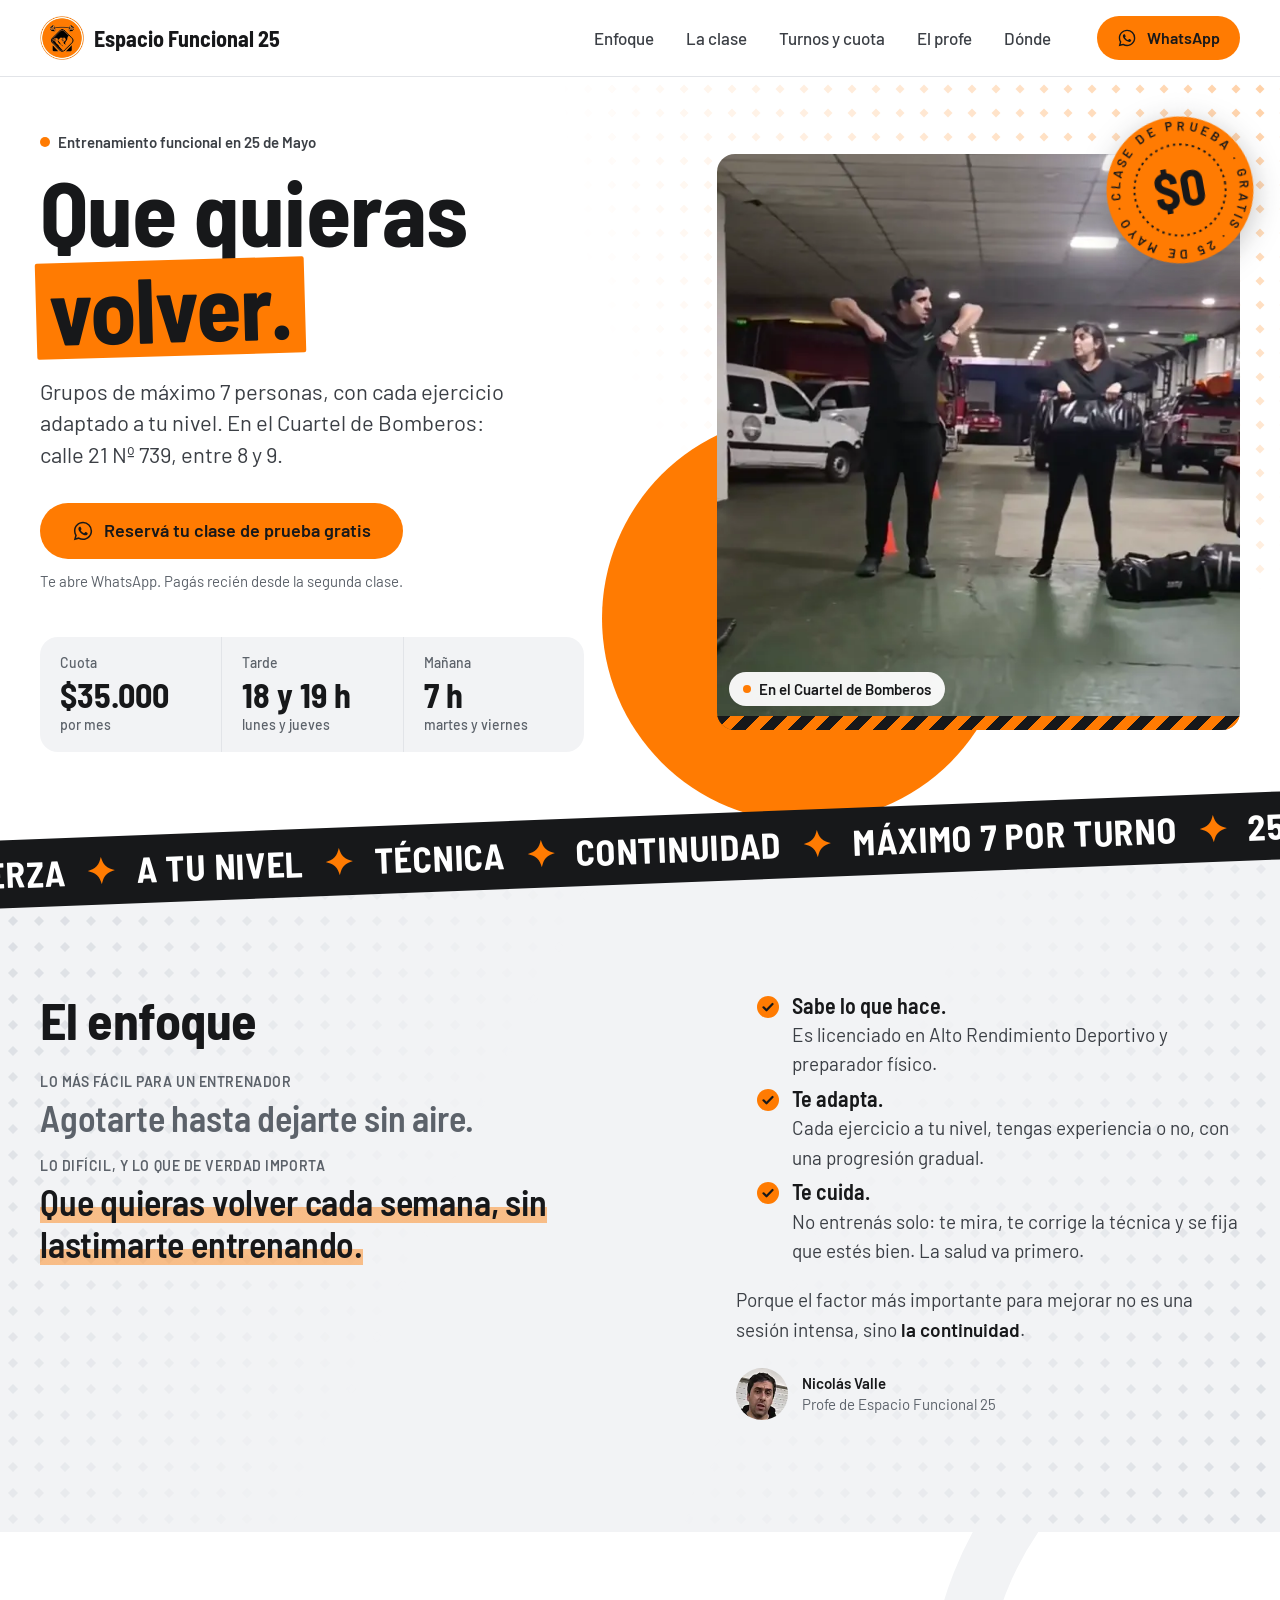
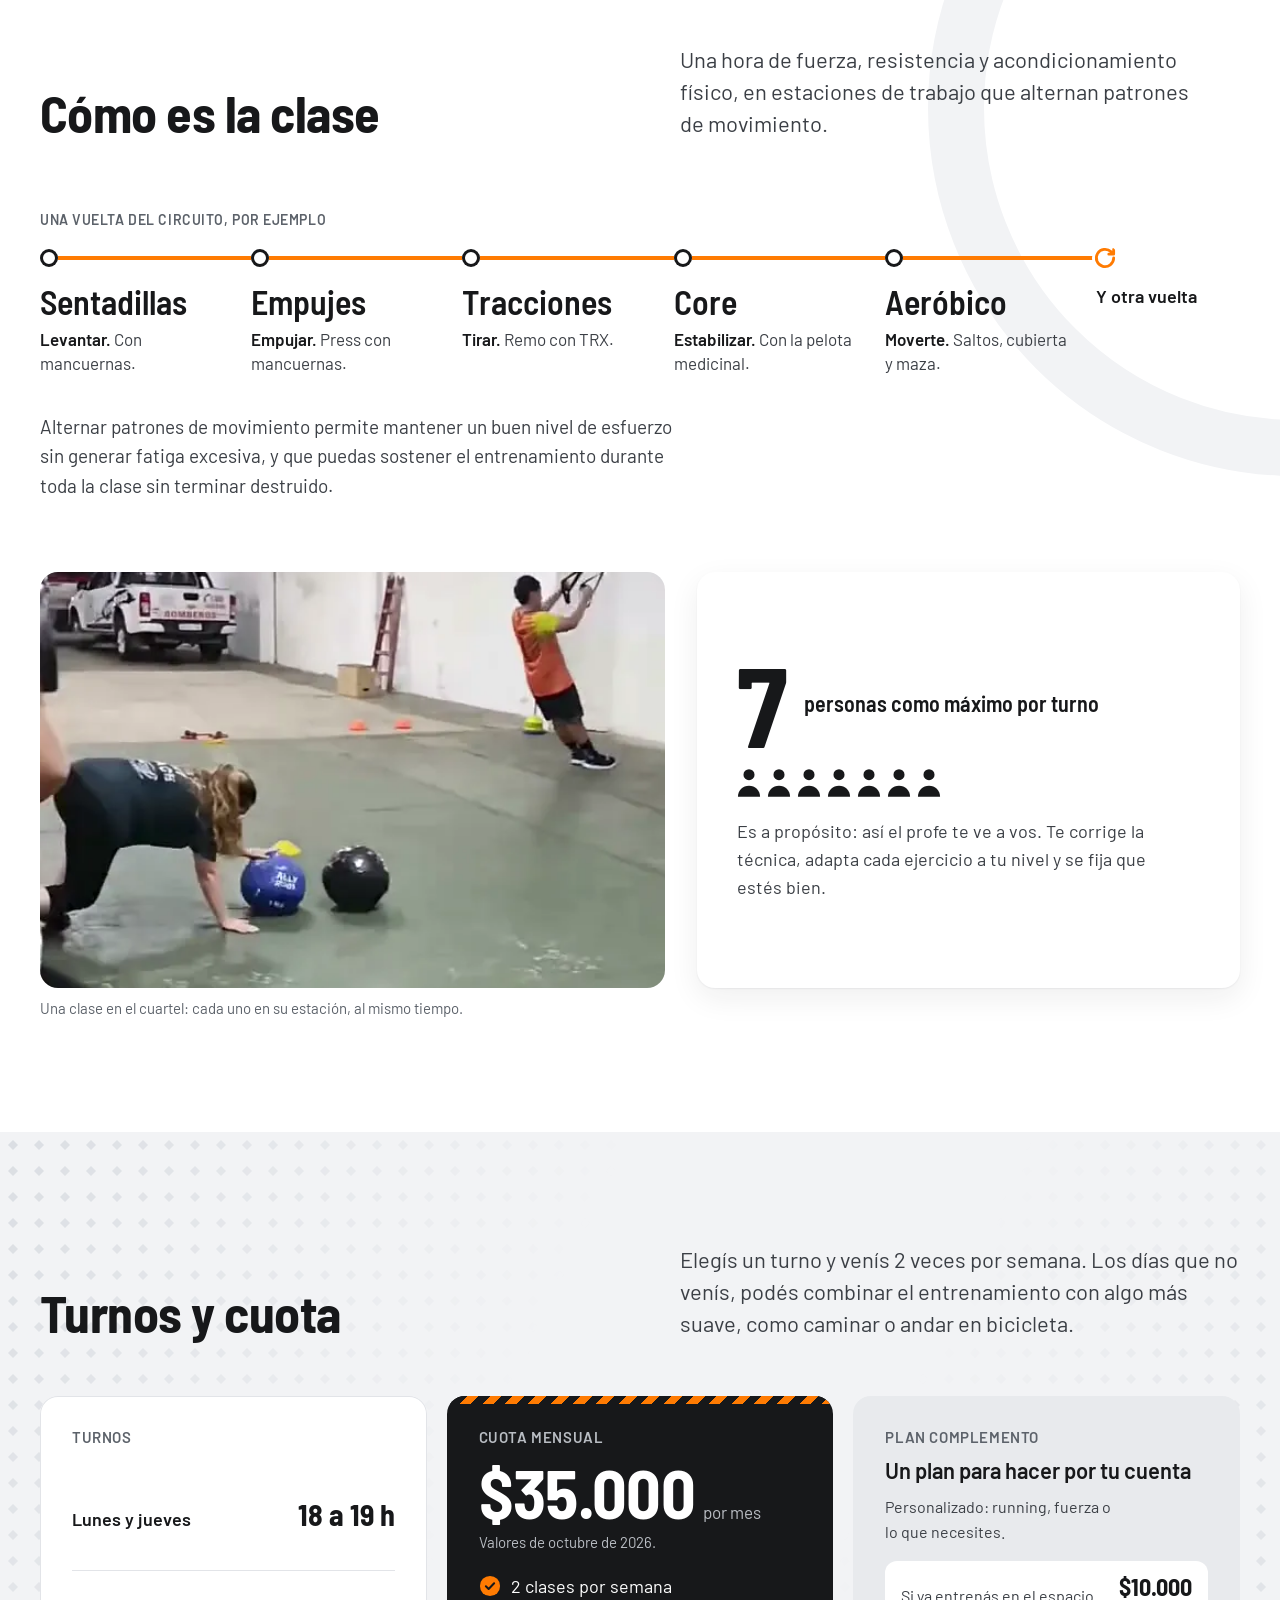
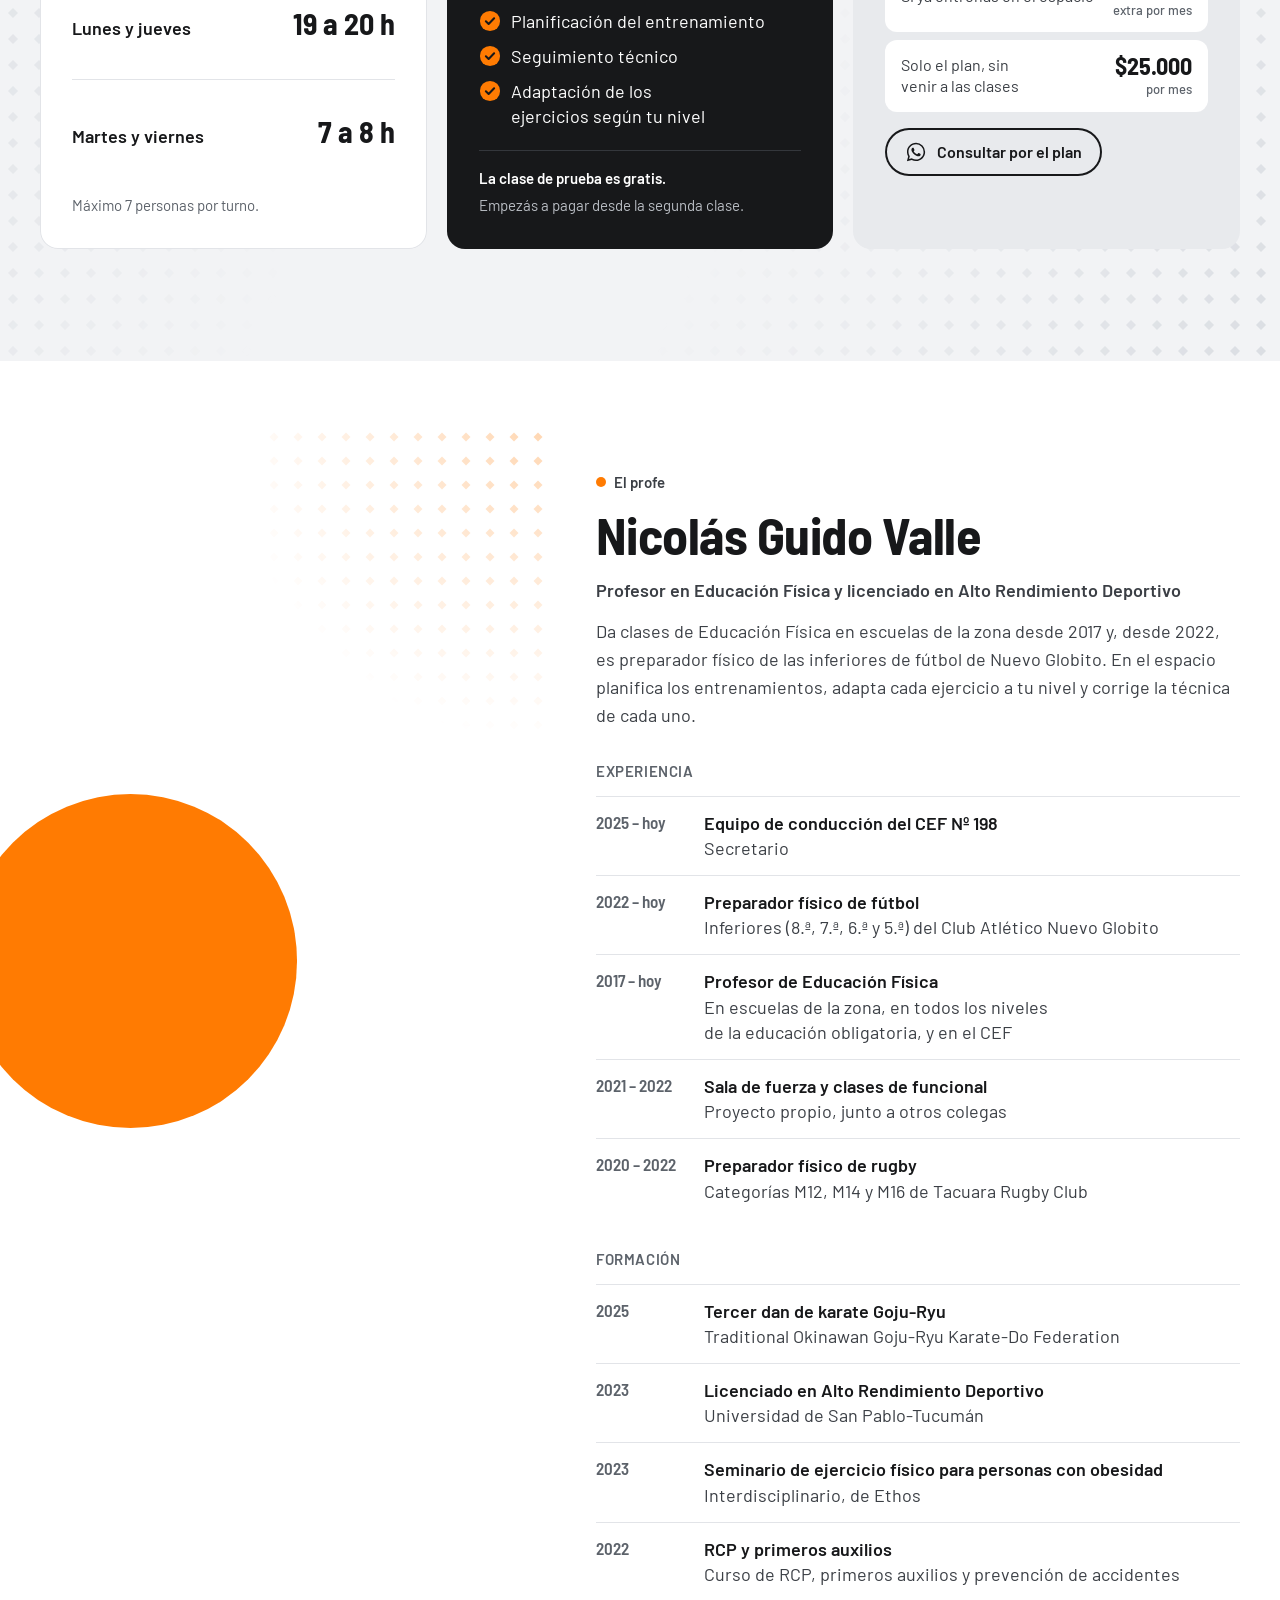
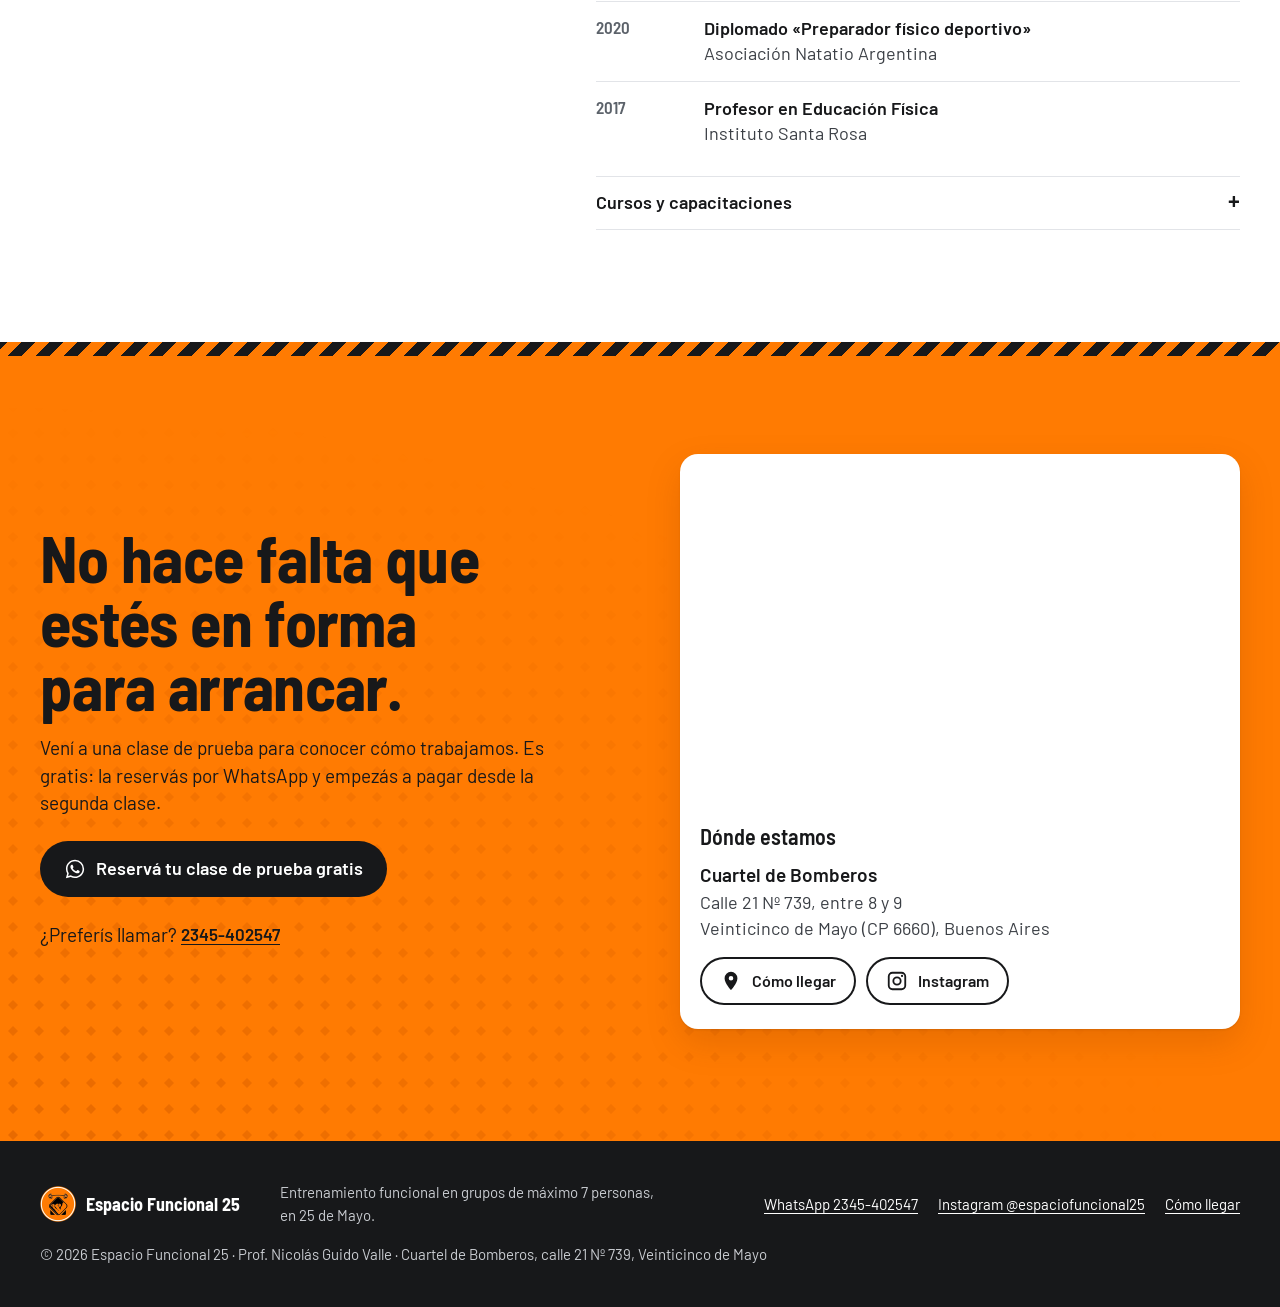
==== commit 208dc8ed: "v2: correcciones de las cinco auditorías y mensaje «te cuida» - 53 de 58 hallazgos corregidos (celul" ====
--- a/index.html
+++ b/index.html
@@ -37,7 +37,7 @@
   "telephone": "+54 9 2345 40-2547",
   "address": {
     "@type": "PostalAddress",
-    "streetAddress": "Calle 21 Nº 739, entre 8 y 9 (Cuartel de Bomberos)",
+    "streetAddress": "Calle 21 739",
     "addressLocality": "Veinticinco de Mayo",
     "addressRegion": "Buenos Aires",
     "postalCode": "6660",
@@ -73,6 +73,12 @@
       <img src="assets/img/logo-80.webp" srcset="assets/img/logo-80.webp 2x, assets/img/logo-120.webp 3x" alt="" width="40" height="40">
       <span>Espacio Funcional 25</span>
     </a>
+    <!-- los dos botones del celular van antes del menú que abren: así el Tab y el lector entran al menú después del botón -->
+    <a class="icono-boton icono-boton--naranja" href="https://wa.me/5492345402547?text=Hola%2C%20Nicol%C3%A1s.%20Vi%20la%20p%C3%A1gina%20de%20Espacio%20Funcional%2025%20y%20quiero%20reservar%20la%20clase%20de%20prueba%20gratis.%20%C2%BFQu%C3%A9%20turno%20ten%C3%A9s%20libre%3F" aria-label="Escribir por WhatsApp"><svg aria-hidden="true" focusable="false"><use href="#i-wa"/></svg></a>
+    <button class="icono-boton menu-boton" type="button" aria-controls="menu" aria-expanded="false" aria-label="Abrir el menú">
+      <svg class="abrir" aria-hidden="true" focusable="false"><use href="#i-menu"/></svg>
+      <svg class="cerrar" aria-hidden="true" focusable="false"><use href="#i-cerrar"/></svg>
+    </button>
     <nav class="menu" id="menu" aria-label="Secciones">
       <ul>
         <li><a href="#enfoque">Enfoque</a></li>
@@ -84,11 +90,6 @@
       <a class="boton boton--naranja boton--ancho" href="https://wa.me/5492345402547?text=Hola%2C%20Nicol%C3%A1s.%20Vi%20la%20p%C3%A1gina%20de%20Espacio%20Funcional%2025%20y%20quiero%20reservar%20la%20clase%20de%20prueba%20gratis.%20%C2%BFQu%C3%A9%20turno%20ten%C3%A9s%20libre%3F"><svg aria-hidden="true" focusable="false"><use href="#i-wa"/></svg>Reservá tu clase de prueba gratis</a>
     </nav>
     <a class="boton boton--naranja cabecera-wa" href="https://wa.me/5492345402547?text=Hola%2C%20Nicol%C3%A1s.%20Vi%20la%20p%C3%A1gina%20de%20Espacio%20Funcional%2025%20y%20quiero%20reservar%20la%20clase%20de%20prueba%20gratis.%20%C2%BFQu%C3%A9%20turno%20ten%C3%A9s%20libre%3F"><svg aria-hidden="true" focusable="false"><use href="#i-wa"/></svg>WhatsApp</a>
-    <a class="icono-boton icono-boton--naranja" href="https://wa.me/5492345402547?text=Hola%2C%20Nicol%C3%A1s.%20Vi%20la%20p%C3%A1gina%20de%20Espacio%20Funcional%2025%20y%20quiero%20reservar%20la%20clase%20de%20prueba%20gratis.%20%C2%BFQu%C3%A9%20turno%20ten%C3%A9s%20libre%3F" aria-label="Escribir por WhatsApp"><svg aria-hidden="true" focusable="false"><use href="#i-wa"/></svg></a>
-    <button class="icono-boton menu-boton" type="button" aria-controls="menu" aria-expanded="false" aria-label="Abrir el menú">
-      <svg class="abrir" aria-hidden="true" focusable="false"><use href="#i-menu"/></svg>
-      <svg class="cerrar" aria-hidden="true" focusable="false"><use href="#i-cerrar"/></svg>
-    </button>
   </div>
 </header>
 
@@ -99,15 +100,15 @@
     <div class="contenedor">
       <div class="portada-texto">
         <h1 class="h1" id="titular"><span class="antetitulo">Entrenamiento funcional en 25 de Mayo<span class="sr-only">.</span></span> Que quieras <span class="cinta">volver.</span></h1>
-        <p class="bajada">Grupos de máximo 7 personas en el Cuartel de Bomberos: <span class="nowrap">calle 21 Nº 739</span>, <span class="nowrap">entre 8 y 9.</span></p>
+        <p class="bajada">Grupos de máximo 7&nbsp;personas, con cada ejercicio adaptado a tu nivel. En el Cuartel de Bomberos: <span class="nowrap">calle 21 Nº 739</span>, <span class="nowrap">entre 8 y 9.</span></p>
         <div class="portada-acciones">
           <a class="boton boton--naranja boton--ancho" id="cta-portada" href="https://wa.me/5492345402547?text=Hola%2C%20Nicol%C3%A1s.%20Vi%20la%20p%C3%A1gina%20de%20Espacio%20Funcional%2025%20y%20quiero%20reservar%20la%20clase%20de%20prueba%20gratis.%20%C2%BFQu%C3%A9%20turno%20ten%C3%A9s%20libre%3F"><svg aria-hidden="true" focusable="false"><use href="#i-wa"/></svg>Reservá tu clase de prueba gratis</a>
           <p class="chico">Te abre WhatsApp. Pagás recién desde la segunda clase.</p>
         </div>
         <dl class="datos">
-          <div class="dato"><dt>Cuota</dt><dd><a href="#turnos" data-copia="cuota">Ver</a><small>por mes</small></dd></div>
-          <div class="dato"><dt>Tarde</dt><dd>18 y 19 h<small>lunes y jueves</small></dd></div>
-          <div class="dato"><dt>Mañana</dt><dd>7 h<small>martes y viernes</small></dd></div>
+          <div class="dato"><dt>Cuota</dt><dd><a href="#turnos" data-copia="cuota">Ver</a><small data-copia="cuota-unidad">más abajo</small></dd></div>
+          <div class="dato"><dt>Tarde</dt><dd>18 y 19&nbsp;h<small>lunes y jueves</small></dd></div>
+          <div class="dato"><dt>Mañana</dt><dd>7&nbsp;h<small>martes y viernes</small></dd></div>
         </dl>
       </div>
       <figure class="portada-foto">
@@ -121,7 +122,7 @@
         <div class="marco">
           <picture>
             <source media="(min-width: 64em)" srcset="assets/img/portada-compu-480.webp 480w, assets/img/portada-compu-640.webp 640w" sizes="(min-width: 80em) 33rem, 40vw" width="640" height="800">
-            <img src="assets/img/portada-movil-716.webp" srcset="assets/img/portada-movil-400.webp 400w, assets/img/portada-movil-716.webp 716w" sizes="(min-width: 37.5em) 34rem, calc(100vw - 2rem)" width="716" height="537" alt="Nicolás Valle le muestra un ejercicio a una alumna en el Cuartel de Bomberos, con las autobombas estacionadas atrás.">
+            <img src="assets/img/portada-movil-716.webp" srcset="assets/img/portada-movil-400.webp 400w, assets/img/portada-movil-716.webp 716w" sizes="(min-width: 37.5em) calc(100vw - 3rem), calc(100vw - 2rem)" width="716" height="537" fetchpriority="high" alt="Nicolás Valle le muestra un ejercicio a una alumna en el Cuartel de Bomberos, con las autobombas estacionadas atrás.">
           </picture>
           <div class="chevron"></div>
         </div>
@@ -132,8 +133,8 @@
 
   <div class="banda" aria-hidden="true">
     <div class="banda-giro"><div class="banda-tira">
-      <span>Fuerza</span><b>✦</b><span>Resistencia</span><b>✦</b><span>Técnica</span><b>✦</b><span>Continuidad</span><b>✦</b><span>Máximo 7 por turno</span><b>✦</b><span>25 de Mayo</span><b>✦</b>
-      <span>Fuerza</span><b>✦</b><span>Resistencia</span><b>✦</b><span>Técnica</span><b>✦</b><span>Continuidad</span><b>✦</b><span>Máximo 7 por turno</span><b>✦</b><span>25 de Mayo</span><b>✦</b>
+      <span>Fuerza</span><b>✦</b><span>A tu nivel</span><b>✦</b><span>Técnica</span><b>✦</b><span>Continuidad</span><b>✦</b><span>Máximo 7 por turno</span><b>✦</b><span>25 de Mayo</span><b>✦</b>
+      <span>Fuerza</span><b>✦</b><span>A tu nivel</span><b>✦</b><span>Técnica</span><b>✦</b><span>Continuidad</span><b>✦</b><span>Máximo 7 por turno</span><b>✦</b><span>25 de Mayo</span><b>✦</b>
     </div></div>
   </div>
 
@@ -143,17 +144,15 @@
       <div>
         <h2 class="h2" id="enfoque-t">El enfoque</h2>
         <div class="contraste">
-          <p class="facil"><small>Lo más fácil</small>Agotarte hasta dejarte sin aire.</p>
-          <p class="importa"><small>Lo que de verdad importa</small><mark>Que quieras volver cada semana, sin lastimarte entrenando.</mark></p>
+          <p class="facil"><small>Lo más fácil para un entrenador</small>Agotarte hasta dejarte sin aire.</p>
+          <p class="importa"><small>Lo difícil, y lo que de verdad importa</small><mark>Que quieras volver cada semana, sin lastimarte entrenando.</mark></p>
         </div>
       </div>
       <div class="enfoque-texto">
-        <p>Por eso en Espacio Funcional 25 buscamos:</p>
-        <ul>
-          <li>esfuerzo adaptado al nivel de cada persona</li>
-          <li>progresión gradual</li>
-          <li>técnica correcta</li>
-          <li>entrenamientos sostenibles en el tiempo</li>
+        <ul class="promesas" role="list">
+          <li><svg aria-hidden="true" focusable="false"><use href="#i-ok"/></svg><p><b>Sabe lo que hace.</b>Es licenciado en Alto Rendimiento Deportivo y preparador físico.</p></li>
+          <li><svg aria-hidden="true" focusable="false"><use href="#i-ok"/></svg><p><b>Te adapta.</b>Cada ejercicio a tu nivel, tengas experiencia o no, con una progresión gradual.</p></li>
+          <li><svg aria-hidden="true" focusable="false"><use href="#i-ok"/></svg><p><b>Te cuida.</b>No entrenás solo: te mira, te corrige la técnica y se fija que estés bien. La salud va primero.</p></li>
         </ul>
         <p>Porque el factor más importante para mejorar no es una sesión intensa, sino <strong>la continuidad</strong>.</p>
         <div class="firma">
@@ -169,7 +168,7 @@
     <div class="contenedor">
       <div class="clase-cabeza">
         <h2 class="h2" id="clase-t">Cómo es la clase</h2>
-        <p class="bajada">Una hora de fuerza, resistencia y acondicionamiento físico, en estaciones de trabajo. Cada estación cambia el movimiento.</p>
+        <p class="bajada">Una hora de fuerza, resistencia y acondicionamiento físico, en estaciones de trabajo que alternan patrones de movimiento.</p>
       </div>
       <div class="clase-grilla">
         <div>
@@ -182,11 +181,11 @@
             <li><b>Aeróbico</b><span><strong>Moverte.</strong> Saltos, cubierta y maza.</span></li>
             <li class="vuelta"><svg aria-hidden="true" focusable="false"><use href="#i-vuelta"/></svg><p>Y otra vuelta</p></li>
           </ol>
-          <p class="por-que">Como cada estación trabaja otra parte del cuerpo, mantenés un buen nivel de esfuerzo sin generar fatiga excesiva, y sostenés la clase entera sin terminar destruido.</p>
+          <p class="por-que">Alternar patrones de movimiento permite mantener un buen nivel de esfuerzo sin generar fatiga excesiva, y que puedas sostener el entrenamiento durante toda la clase sin terminar destruido.</p>
         </div>
         <div class="clase-lado">
           <figure class="clase-foto">
-            <img src="assets/img/clase-568.webp" srcset="assets/img/clase-400.webp 400w, assets/img/clase-568.webp 568w" sizes="(min-width: 64em) 38rem, (min-width: 37.5em) 34rem, calc(100vw - 2rem)" width="568" height="426" alt="Una clase en el cuartel: un alumno hace remo con TRX, una alumna apoya las manos en una pelota medicinal y otra hace una estocada con mancuerna." loading="lazy" decoding="async">
+            <img src="assets/img/clase-568.webp" srcset="assets/img/clase-400.webp 400w, assets/img/clase-568.webp 568w" sizes="(min-width: 80em) 39rem, (min-width: 64em) calc(53.5vw - 3.75rem), (min-width: 37.5em) calc(100vw - 3rem), calc(100vw - 2rem)" width="568" height="426" alt="Una clase en el cuartel: un alumno hace remo con TRX contra la pared y una alumna, en cuatro apoyos, apoya una mano sobre una pelota medicinal. Atrás se ve una camioneta de Bomberos." loading="lazy" decoding="async">
             <figcaption class="chico">Una clase en el cuartel: cada uno en su estación, al mismo tiempo.</figcaption>
           </figure>
           <div class="cupo">
@@ -194,7 +193,7 @@
             <div class="personas" aria-hidden="true">
               <svg focusable="false"><use href="#i-persona"/></svg><svg focusable="false"><use href="#i-persona"/></svg><svg focusable="false"><use href="#i-persona"/></svg><svg focusable="false"><use href="#i-persona"/></svg><svg focusable="false"><use href="#i-persona"/></svg><svg focusable="false"><use href="#i-persona"/></svg><svg focusable="false"><use href="#i-persona"/></svg>
             </div>
-            <p>Es a propósito. En grupos chicos hay supervisión constante, corrección técnica y adaptación de los ejercicios según tu nivel.</p>
+            <p>Es a propósito: así el profe te ve a vos. Te corrige la técnica, adapta cada ejercicio a tu nivel y se fija que estés bien.</p>
           </div>
         </div>
       </div>
@@ -206,7 +205,7 @@
     <div class="contenedor">
       <div class="turnos-cabeza">
         <h2 class="h2" id="turnos-t">Turnos y cuota</h2>
-        <p class="bajada">Elegís un turno y venís 2 veces por semana. Los días que no venís podés combinar con algo más suave, como caminar o andar en bicicleta.</p>
+        <p class="bajada">Elegís un turno y venís 2 veces por semana. Los días que no venís, podés combinar el entrenamiento con algo más suave, como caminar o andar en bicicleta.</p>
       </div>
       <div class="cuota-grilla">
         <div class="tarjeta tarjeta--blanca">
@@ -221,7 +220,7 @@
         <div class="tarjeta tarjeta--tinta" id="cuota-mensual">
           <h3 class="tarjeta-titulo">Cuota mensual</h3>
           <p class="precio"><strong id="precio-cuota">$35.000</strong><span>por mes</span></p>
-          <p class="chico precio-nota">Valores de <span id="precio-vigencia">octubre 2026</span>.</p>
+          <p class="chico precio-nota">Valores de <span id="precio-vigencia" data-desde="2026-10-01">octubre de 2026</span>.</p>
           <ul class="incluye">
             <li><svg aria-hidden="true" focusable="false"><use href="#i-ok"/></svg>2 clases por semana</li>
             <li><svg aria-hidden="true" focusable="false"><use href="#i-ok"/></svg>Planificación del entrenamiento</li>
@@ -233,7 +232,7 @@
         <div class="tarjeta tarjeta--gris">
           <h3 class="tarjeta-titulo">Plan complemento</h3>
           <p class="h3">Un plan para hacer por tu cuenta</p>
-          <p class="complemento-texto">Personalizado: running, fuerza o lo que necesites.</p>
+          <p class="complemento-texto">Personalizado: running, fuerza o <span class="nowrap">lo que necesites</span>.</p>
           <dl class="complemento-precios">
             <div><dt>Si ya entrenás en el espacio</dt><dd><span id="precio-complemento">$10.000</span><small>extra por mes</small></dd></div>
             <div><dt>Solo el plan, sin venir a las clases</dt><dd><span id="precio-solo-plan">$25.000</span><small>por mes</small></dd></div>
@@ -248,43 +247,44 @@
   <section class="seccion" id="profe" aria-labelledby="profe-t">
     <div class="contenedor profe">
       <figure class="profe-foto">
-        <img src="assets/img/profe-596.webp" srcset="assets/img/profe-400.webp 400w, assets/img/profe-596.webp 596w" sizes="(min-width: 64em) 28rem, (min-width: 37.5em) 34rem, calc(100vw - 2rem)" width="596" height="745" alt="Nicolás Valle con el buzo de Espacio Funcional 25 y una pelota de ejercicio naranja, en el cuartel." loading="lazy" decoding="async">
+        <img src="assets/img/profe-596.webp" srcset="assets/img/profe-400.webp 400w, assets/img/profe-596.webp 596w" sizes="(min-width: 80em) 30rem, (min-width: 64em) calc(42.5vw - 4.25rem), (min-width: 37.5em) calc(100vw - 3rem), calc(100vw - 2rem)" width="596" height="745" alt="Nicolás Valle con el buzo de Espacio Funcional 25 y una pelota de ejercicio naranja, en el cuartel." loading="lazy" decoding="async">
       </figure>
       <div class="profe-texto">
         <p class="antetitulo">El profe</p>
         <h2 class="h2" id="profe-t">Nicolás Guido Valle</h2>
         <p class="profe-rol">Profesor en Educación Física y licenciado en Alto Rendimiento Deportivo</p>
-        <p class="profe-bio">Es preparador físico de las inferiores de fútbol de Nuevo Globito y da clases de Educación Física en escuelas de la zona desde 2017. En el espacio planifica los entrenamientos y corrige la técnica de cada uno.</p>
+        <p class="profe-bio">Da clases de Educación Física en escuelas de la zona desde 2017 y, desde 2022, es preparador físico de las inferiores de fútbol de Nuevo Globito. En el espacio planifica los entrenamientos, adapta cada ejercicio a tu nivel y corrige la técnica de cada uno.</p>
 
         <h3 class="tarjeta-titulo trayectoria-titulo">Experiencia</h3>
         <dl class="trayectoria">
+          <div><dt>2025 – hoy</dt><dd><b>Equipo de conducción del <span class="nowrap">CEF Nº&nbsp;198</span></b>Secretario</dd></div>
           <div><dt>2022 – hoy</dt><dd><b>Preparador físico de fútbol</b>Inferiores (8.ª, 7.ª, 6.ª y 5.ª) del Club Atlético Nuevo Globito</dd></div>
-          <div><dt>2017 – hoy</dt><dd><b>Profesor de Educación Física</b>En escuelas de la zona, en todos los niveles y en el CEF</dd></div>
-          <div><dt>2025 – hoy</dt><dd><b>Equipo de conducción del CEF n.º 198</b>Secretario</dd></div>
+          <div><dt>2017 – hoy</dt><dd><b>Profesor de Educación Física</b>En escuelas de la zona, en todos los niveles de la educación obligatoria, y en el CEF</dd></div>
           <div><dt>2021 – 2022</dt><dd><b>Sala de fuerza y clases de funcional</b>Proyecto propio, junto a otros colegas</dd></div>
           <div><dt>2020 – 2022</dt><dd><b>Preparador físico de rugby</b>Categorías M12, M14 y M16 de Tacuara Rugby Club</dd></div>
         </dl>
 
         <h3 class="tarjeta-titulo trayectoria-titulo">Formación</h3>
         <dl class="trayectoria">
-          <div><dt>2023</dt><dd><b>Licenciado en Alto Rendimiento Deportivo</b>Universidad de San Pablo-Tucumán</dd></div>
+          <div><dt>2025</dt><dd><b>Tercer dan de karate <span class="nowrap">Goju-Ryu</span></b>Traditional Okinawan <span class="nowrap">Goju-Ryu</span> <span class="nowrap">Karate-Do</span> Federation</dd></div>
+          <div><dt>2023</dt><dd><b>Licenciado en Alto Rendimiento Deportivo</b>Universidad de <span class="nowrap">San Pablo-Tucumán</span></dd></div>
+          <div><dt>2023</dt><dd><b>Seminario de ejercicio físico para personas con obesidad</b>Interdisciplinario, de Ethos</dd></div>
+          <div><dt>2022</dt><dd><b>RCP y primeros auxilios</b>Curso de RCP, primeros auxilios y prevención de accidentes</dd></div>
           <div><dt>2020</dt><dd><b>Diplomado «Preparador físico deportivo»</b>Asociación Natatio Argentina</dd></div>
           <div><dt>2017</dt><dd><b>Profesor en Educación Física</b>Instituto Santa Rosa</dd></div>
-          <div><dt>2025</dt><dd><b>Tercer dan de karate Goju-Ryu</b>Traditional Okinawan Goju-Ryu Karate-Do Federation</dd></div>
         </dl>
 
         <details class="cursos">
-          <summary>Cursos y capacitaciones</summary>
+          <summary>Cursos y capacitaciones<span class="signo" aria-hidden="true"></span></summary>
           <ul>
             <li>Maestros del progreso, Corporal Kinesis (2024)</li>
             <li>Taller de pretemporada de fútbol, Torque (2024)</li>
-            <li>Seminario interdisciplinario de ejercicio físico para personas con obesidad, Ethos (2023)</li>
             <li>Destrezas del movimiento, Emiliano Gonzalez (2023)</li>
-            <li>Preparación física de fútbol infanto-juvenil, Yo Sé (2023)</li>
-            <li>RCP, primeros auxilios y prevención de accidentes (2022)</li>
+            <li>Preparación física de fútbol infantojuvenil, Yo&nbsp;Sé (2023)</li>
             <li>HIIT: evaluación y programación del entrenamiento en deportes de equipo, Pablo Añon (2022)</li>
             <li>Bases del entrenamiento de velocidad para deportes de equipo, Pablo Añon (2022)</li>
-            <li>Entrenamiento intermitente y sistemas de entrenamiento, Cantidad de Calidad (2020)</li>
+            <li>Entrenamiento intermitente, Cantidad de Calidad (2020)</li>
+            <li>Sistemas de entrenamiento, Cantidad de Calidad (2020)</li>
             <li>Preparación física para deportes de contacto, IFE (2020)</li>
             <li>Conmoción cerebral, Unión Argentina de Rugby (2019)</li>
             <li>Educación alimentaria I, Universidad Atlántida Argentina (2019)</li>
@@ -304,10 +304,10 @@
         <p class="chico">¿Preferís llamar? <a class="enlace" href="tel:+5492345402547">2345-402547</a></p>
       </div>
       <div class="lugar" id="donde">
-        <img src="assets/img/donde-716.webp" srcset="assets/img/donde-400.webp 400w, assets/img/donde-716.webp 716w" sizes="(min-width: 64em) 35rem, (min-width: 37.5em) 34rem, calc(100vw - 2rem)" width="716" height="448" alt="Una alumna hace remo con TRX en el salón del cuartel, debajo del letrero de Bomberos Voluntarios." loading="lazy" decoding="async">
+        <img src="assets/img/donde-716.webp" srcset="assets/img/donde-400.webp 400w, assets/img/donde-716.webp 716w" sizes="(min-width: 80em) 35rem, (min-width: 64em) calc(50vw - 5rem), (min-width: 37.5em) calc(100vw - 3rem), calc(100vw - 2rem)" width="716" height="448" alt="Una alumna hace remo con TRX en el salón del cuartel, debajo del letrero de Bomberos Voluntarios." loading="lazy" decoding="async">
         <div class="lugar-texto">
           <h3 class="h3">Dónde estamos</h3>
-          <address><b>Cuartel de Bomberos</b>Calle 21 Nº 739, entre 8 y 9<br>Veinticinco de Mayo (CP 6660), Buenos Aires</address>
+          <address><b>Cuartel de Bomberos</b>Calle 21 Nº 739, entre 8 y 9<br>Veinticinco de Mayo (CP&nbsp;6660), Buenos&nbsp;Aires</address>
           <div class="lugar-acciones">
             <a class="boton boton--borde" href="https://www.google.com/maps/dir/?api=1&amp;destination=-35.4387213%2C-60.1711055" rel="noopener"><svg aria-hidden="true" focusable="false"><use href="#i-pin"/></svg>Cómo llegar</a>
             <a class="boton boton--borde" href="https://www.instagram.com/espaciofuncional25/" rel="noopener"><svg aria-hidden="true" focusable="false"><use href="#i-ig"/></svg>Instagram</a>
@@ -321,20 +321,29 @@
 <footer class="pie">
   <div class="contenedor">
     <p class="pie-marca"><img src="assets/img/logo-72.webp" alt="" width="36" height="36" loading="lazy" decoding="async">Espacio Funcional 25</p>
-    <p>Entrenamiento funcional en grupos de máximo 7 personas, en 25 de Mayo.</p>
+    <p>Entrenamiento funcional en grupos de máximo 7&nbsp;personas, en <span class="nowrap">25 de Mayo</span>.</p>
     <nav aria-label="Contacto">
       <a href="https://wa.me/5492345402547?text=Hola%2C%20Nicol%C3%A1s.%20Vi%20la%20p%C3%A1gina%20de%20Espacio%20Funcional%2025%20y%20quiero%20reservar%20la%20clase%20de%20prueba%20gratis.%20%C2%BFQu%C3%A9%20turno%20ten%C3%A9s%20libre%3F">WhatsApp 2345-402547</a>
-      <a href="https://www.instagram.com/espaciofuncional25/" rel="noopener">Instagram</a>
+      <a href="https://www.instagram.com/espaciofuncional25/" rel="noopener">Instagram @espaciofuncional25</a>
       <a href="https://www.google.com/maps/dir/?api=1&amp;destination=-35.4387213%2C-60.1711055" rel="noopener">Cómo llegar</a>
     </nav>
-    <p class="pie-copia">© <span id="anio">2026</span> Espacio Funcional 25 · Prof. Nicolás Guido Valle · Cuartel de Bomberos, calle 21 Nº 739, Veinticinco de Mayo</p>
+    <p class="pie-copia">© <span id="anio">2026</span> Espacio Funcional 25&nbsp;· <span class="nowrap">Prof. Nicolás Guido Valle</span>&nbsp;· Cuartel de Bomberos, <span class="nowrap">calle 21 Nº 739</span>, <span class="nowrap">Veinticinco de Mayo</span></p>
   </div>
 </footer>
 
-<div class="barra" id="barra">
+<aside class="barra" id="barra" aria-label="Reservar la clase de prueba">
   <a class="boton boton--naranja boton--ancho" href="https://wa.me/5492345402547?text=Hola%2C%20Nicol%C3%A1s.%20Vi%20la%20p%C3%A1gina%20de%20Espacio%20Funcional%2025%20y%20quiero%20reservar%20la%20clase%20de%20prueba%20gratis.%20%C2%BFQu%C3%A9%20turno%20ten%C3%A9s%20libre%3F"><svg aria-hidden="true" focusable="false"><use href="#i-wa"/></svg>Reservá tu clase de prueba gratis</a>
-</div>
-
+</aside>
+
+<script>
+/* cuota de la portada: se copia de #precio-cuota (Turnos y cuota, el único lugar del precio) sin esperar a main.js */
+(function () {
+  var c = document.getElementById('precio-cuota');
+  if (!c) return;
+  document.querySelectorAll('[data-copia="cuota"]').forEach(function (el) { el.textContent = c.textContent.trim(); });
+  document.querySelectorAll('[data-copia="cuota-unidad"]').forEach(function (el) { el.textContent = 'por mes'; });
+})();
+</script>
 <script src="js/main.js" defer></script>
 </body>
 </html>
--- a/css/style.css
+++ b/css/style.css
@@ -17,7 +17,7 @@
   --niebla-2: #E8EAED;
   --blanco: #FFFFFF;
   --naranja: #FF7B02;
-  --naranja-2: #F26F00;
+  --naranja-2: #E06500;
 
   --titulo: "Barlow Semi Condensed", "Arial Narrow", Arial, sans-serif;
   --texto: "Barlow", Arial, sans-serif;
@@ -39,7 +39,7 @@
 
 /* ---------- base ---------- */
 *, *::before, *::after { box-sizing: border-box; }
-html { -webkit-text-size-adjust: 100%; scroll-behavior: smooth; scroll-padding-top: 1rem; overflow-x: clip; }
+html { -webkit-text-size-adjust: 100%; scroll-behavior: smooth; scroll-padding-top: 1rem; scroll-padding-bottom: calc(var(--barra) + .5rem); overflow-x: clip; }
 body { margin: 0; font: 400 1.125rem/1.55 var(--texto); color: var(--tinta); background: var(--blanco); overflow-x: clip; }
 img, svg { display: block; max-width: 100%; }
 img { height: auto; }
@@ -47,6 +47,7 @@
 a { color: inherit; }
 h1, h2, h3 { margin: 0; font-family: var(--titulo); font-weight: 700; letter-spacing: -.01em; text-wrap: balance; }
 p { margin: 0; text-wrap: pretty; }
+li, dt, dd, address, figcaption { text-wrap: pretty; }
 ul, ol { margin: 0; padding: 0; }
 :focus-visible { outline: 3px solid var(--tinta); outline-offset: 3px; border-radius: 4px; }
 .sr-only { position: absolute; width: 1px; height: 1px; margin: -1px; padding: 0; overflow: hidden; clip: rect(0 0 0 0); white-space: nowrap; border: 0; }
@@ -71,7 +72,7 @@
 .boton {
   display: inline-flex; align-items: center; justify-content: center; gap: .625rem;
   min-height: 3.5rem; padding: .75rem 1.5rem; border: 0; border-radius: 999px;
-  font: 600 1.125rem/1.2 var(--texto); text-align: center; text-decoration: none; cursor: pointer;
+  font: 600 1.125rem/1.2 var(--texto); text-align: center; text-decoration: none; cursor: pointer; text-wrap: balance;
   transition: background-color .15s ease;
 }
 .boton svg { flex: none; width: 1.375rem; height: 1.375rem; }
@@ -82,14 +83,17 @@
 .boton--borde { min-height: 3rem; padding-inline: 1.25rem; background: transparent; color: var(--tinta); box-shadow: inset 0 0 0 2px var(--tinta); font-size: 1rem; }
 .boton--borde:hover { background: var(--niebla); }
 .boton--ancho { width: 100%; }
+/* hasta 383 px: un poco menos de relleno para que "Reservá tu clase de prueba gratis" entre en una línea a 360 */
+@media (max-width: 23.99em) { .boton--naranja, .boton--tinta { padding-inline: 1rem; gap: .5rem; } }
 .enlace { display: inline-flex; align-items: center; min-height: 2.75rem; font-weight: 600; text-underline-offset: .2em; }
 
 /* ---------- encabezado y menú ---------- */
 .cabecera { position: relative; z-index: 30; border-bottom: 1px solid var(--linea); background: var(--blanco); }
 .cabecera .contenedor { display: flex; align-items: center; gap: .625rem; min-height: 4rem; }
-.marca { display: flex; align-items: center; gap: .625rem; min-height: 2.75rem; margin-right: auto; text-decoration: none; }
+.marca { display: flex; align-items: center; gap: .625rem; min-width: 0; min-height: 2.75rem; margin-right: auto; text-decoration: none; }
 .marca img { width: 2.5rem; height: 2.5rem; }
-.marca span { font: 700 1.1875rem/1 var(--titulo); white-space: nowrap; }
+.marca span { font: 700 1.1875rem/1 var(--titulo); text-wrap: balance; }
+@media (max-width: 22em) { .cabecera .contenedor, .marca { gap: .5rem; } .marca span { font-size: 1rem; } }
 .icono-boton {
   display: inline-grid; place-items: center; flex: none; width: 2.75rem; height: 2.75rem;
   border: 0; border-radius: 50%; background: var(--niebla); color: var(--tinta); cursor: pointer; text-decoration: none;
@@ -125,8 +129,11 @@
 .dato { min-width: 0; padding: 1rem .75rem; }
 .dato + .dato { border-left: 1px solid var(--linea); }
 .dato dt { font: 500 .875rem/1.2 var(--texto); color: var(--gris); }
-.dato dd { margin: .375rem 0 0; font: 700 clamp(1.375rem, 6.4vw, 1.75rem)/1 var(--titulo); white-space: nowrap; }
-.dato dd a { text-decoration: none; }
+.dato dd { margin: .375rem 0 0; font: 700 clamp(1.375rem, 6.4vw, 1.75rem)/1 var(--titulo); }
+.dato:first-child { position: relative; }
+.dato dd a { text-decoration: none; text-underline-offset: .12em; }
+.dato dd a::after { content: ""; position: absolute; inset: 0; }
+.dato dd a:hover { text-decoration: underline; }
 .dato dd small { display: block; margin-top: .3125rem; font: 500 .875rem/1.2 var(--texto); color: var(--gris); white-space: normal; }
 
 .portada-foto { position: relative; isolation: isolate; margin-top: 2.5rem; }
@@ -147,6 +154,7 @@
 
 /* banda inclinada entre la portada y el enfoque */
 .banda { position: relative; z-index: 3; overflow: hidden; margin-bottom: -3.25rem; padding-block: 1.5rem; }
+@supports (overflow: clip) { .banda { overflow: clip visible; } }
 .banda-giro { width: 112%; margin-left: -6%; overflow: hidden; background: var(--tinta); transform: rotate(-2.2deg); }
 .banda-tira { display: flex; gap: 1.25rem; width: max-content; padding: .75rem 1rem; color: var(--blanco); font: 700 1.625rem/1 var(--titulo); letter-spacing: .02em; text-transform: uppercase; white-space: nowrap; }
 .banda-tira b { color: var(--naranja); }
@@ -169,6 +177,10 @@
 .enfoque-texto ul { display: grid; gap: .375rem; padding-left: 1.25rem; }
 .enfoque-texto li::marker { color: var(--naranja); }
 .enfoque-texto strong { color: var(--tinta); font-weight: 600; }
+.promesas { display: grid; gap: 1.125rem; padding: 0 0 .25rem; list-style: none; }
+.promesas li { display: grid; grid-template-columns: 1.5rem 1fr; gap: .75rem; }
+.promesas svg { width: 1.5rem; height: 1.5rem; margin-top: .1875rem; color: var(--naranja); }
+.promesas b { display: block; margin-bottom: .125rem; font: 600 1.375rem/1.2 var(--titulo); color: var(--tinta); }
 .firma { display: flex; align-items: center; gap: .875rem; margin-top: .5rem; }
 .firma img { width: 3.25rem; height: 3.25rem; border-radius: 50%; object-fit: cover; }
 .firma b { display: block; font-weight: 600; color: var(--tinta); }
@@ -198,17 +210,19 @@
 .corredor {
   position: absolute; z-index: 2; left: calc(-1.375rem - .4375rem); top: .3125rem; width: .875rem; height: .875rem;
   border-radius: 50%; background: var(--naranja); box-shadow: 0 0 0 3px var(--blanco), 0 0 0 5px var(--naranja);
-  animation: correr 7s cubic-bezier(.6, 0, .4, 1) infinite;
-}
+  opacity: 0;
+}
+/* --d1…--d5: distancia de la primera parada a cada una, la calcula main.js */
+.pista.corriendo .corredor { animation: correr 5s cubic-bezier(.6, 0, .4, 1) 1 both; }
 @keyframes correr {
-  0% { top: .3125rem; opacity: 0; } 3% { opacity: 1; }
-  18%, 20% { top: var(--p1); } 38%, 40% { top: var(--p2); } 58%, 60% { top: var(--p3); } 78%, 80% { top: var(--p4); }
-  96% { opacity: 1; } 98% { top: var(--p5); opacity: 1; } 100% { top: var(--p5); opacity: 0; }
+  0% { transform: none; opacity: 0; } 3% { opacity: 1; }
+  18%, 20% { transform: translateY(var(--d1)); } 38%, 40% { transform: translateY(var(--d2)); } 58%, 60% { transform: translateY(var(--d3)); } 78%, 80% { transform: translateY(var(--d4)); }
+  96% { opacity: 1; } 98% { transform: translateY(var(--d5)); opacity: 1; } 100% { transform: translateY(var(--d5)); opacity: 0; }
 }
 @keyframes correr-h {
-  0% { left: .125rem; opacity: 0; } 3% { opacity: 1; }
-  18%, 20% { left: var(--p1); } 38%, 40% { left: var(--p2); } 58%, 60% { left: var(--p3); } 78%, 80% { left: var(--p4); }
-  96% { opacity: 1; } 98% { left: var(--p5); opacity: 1; } 100% { left: var(--p5); opacity: 0; }
+  0% { transform: none; opacity: 0; } 3% { opacity: 1; }
+  18%, 20% { transform: translateX(var(--d1)); } 38%, 40% { transform: translateX(var(--d2)); } 58%, 60% { transform: translateX(var(--d3)); } 78%, 80% { transform: translateX(var(--d4)); }
+  96% { opacity: 1; } 98% { transform: translateX(var(--d5)); opacity: 1; } 100% { transform: translateX(var(--d5)); opacity: 0; }
 }
 .por-que { max-width: 40rem; margin-top: 1.5rem; color: var(--tinta-2); }
 
@@ -218,7 +232,7 @@
 .cupo { display: grid; gap: 1.25rem; padding: 1.5rem; border-radius: var(--r); background: var(--blanco); box-shadow: var(--sombra); }
 .cupo-num { display: flex; align-items: center; gap: 1rem; }
 .cupo-num strong { font: 700 6.5rem/.8 var(--titulo); }
-.cupo-num span { font: 600 1.375rem/1.1 var(--titulo); }
+.cupo-num span { font: 600 1.375rem/1.1 var(--titulo); text-wrap: balance; }
 .personas { display: flex; gap: .375rem; color: var(--tinta); }
 .personas svg { width: 1.5rem; height: 1.875rem; fill: currentColor; }
 .cupo p { color: var(--tinta-2); }
@@ -258,7 +272,7 @@
 
 /* ---------- el profe ---------- */
 .profe { display: grid; gap: 2rem; }
-.profe-foto { position: relative; isolation: isolate; }
+.profe-foto { position: relative; isolation: isolate; margin-bottom: 12.5%; }
 .profe-foto::before { content: ""; position: absolute; z-index: -1; left: -16%; bottom: -10%; width: 70%; aspect-ratio: 1; border-radius: 50%; background: var(--naranja); }
 .profe-foto::after {
   content: ""; position: absolute; z-index: -2; top: -3rem; right: -2rem; width: 60%; height: 60%;
@@ -275,11 +289,13 @@
 .trayectoria dt { font: 600 1.0625rem/1.4 var(--titulo); color: var(--gris); }
 .trayectoria dd { margin: 0; line-height: 1.4; color: var(--tinta-2); }
 .trayectoria dd b { display: block; font-weight: 600; color: var(--tinta); }
+.trayectoria dd, .complemento-precios dt, .incluye li { text-wrap: balance; }
 .cursos { border-top: 1px solid var(--linea); border-bottom: 1px solid var(--linea); }
 .cursos summary { display: flex; align-items: center; justify-content: space-between; gap: 1rem; min-height: 3.25rem; font-weight: 600; cursor: pointer; list-style: none; }
 .cursos summary::-webkit-details-marker { display: none; }
-.cursos summary::after { content: "+"; font: 600 1.5rem/1 var(--texto); }
-.cursos[open] summary::after { content: "–"; }
+.cursos summary:hover { text-decoration: underline; text-underline-offset: .2em; }
+.cursos .signo::after { content: "+"; font: 600 1.5rem/1 var(--texto); }
+.cursos[open] .signo::after { content: "–"; }
 .cursos ul { display: grid; gap: .5rem; margin: 0 0 1.25rem; padding-left: 1.125rem; font-size: 1rem; line-height: 1.4; color: var(--tinta-2); }
 .cursos li::marker { color: var(--naranja); }
 
@@ -318,15 +334,15 @@
   position: fixed; inset: auto 0 0 0; z-index: 20;
   padding: .625rem var(--gutter) calc(.625rem + env(safe-area-inset-bottom));
   border-top: 1px solid var(--linea); background: rgb(255 255 255 / .96);
-  transform: translateY(110%); transition: transform .25s ease;
-}
-.barra.visible { transform: none; }
+  visibility: hidden; transform: translateY(110%); transition: transform .25s ease, visibility 0s linear .25s;
+}
+.barra.visible { visibility: visible; transform: none; transition: transform .25s ease; }
 .barra .boton { min-height: 3.25rem; }
 
 @media (prefers-reduced-motion: reduce) {
   html { scroll-behavior: auto; }
   .corredor { animation: none; }
-  .barra { transition: none; }
+  .barra, .barra.visible { transition: none; }
 }
 
 /* ---------- ≥ 600 px ---------- */
@@ -340,6 +356,11 @@
   .cuota-grilla { grid-template-columns: 1fr 1fr; }
   .tarjeta--gris { grid-column: 1 / -1; }
   .complemento-precios { grid-template-columns: 1fr 1fr; }
+  /* la tarjeta de turnos es tan alta como la de la cuota: los tres turnos se reparten el alto y la nota queda abajo */
+  .tarjeta--blanca { display: flex; flex-direction: column; }
+  .horarios { flex: 1; display: grid; grid-auto-rows: 1fr; }
+  .horarios li { display: grid; grid-template-columns: 1fr auto; align-items: baseline; align-content: center; }
+  .horarios li:first-child { padding-top: .875rem; }
 }
 
 /* ---------- ≥ 1024 px: compu ---------- */
@@ -347,8 +368,9 @@
   :root { --gutter: 2.5rem; --seccion: 7rem; }
   .barra { display: none; }
   .pie { padding-bottom: 2.5rem; }
-
-  .cabecera { position: sticky; top: 0; background: rgb(255 255 255 / .96); }
+  html { scroll-padding-bottom: 0; }
+
+  .cabecera { position: sticky; top: 0; }
   .cabecera .contenedor { gap: 2rem; min-height: 4.75rem; }
   .marca img { width: 2.75rem; height: 2.75rem; }
   .marca span { font-size: 1.375rem; }
@@ -356,7 +378,7 @@
   .menu { display: block; position: static; padding: 0; border: 0; background: none; box-shadow: none; }
   .menu ul { display: flex; gap: .25rem; }
   .menu li + li { border: 0; }
-  .menu a { min-height: 2.75rem; padding-inline: .875rem; border-radius: 999px; font: 500 1.0625rem/1 var(--texto); color: var(--tinta-2); }
+  .menu a { min-height: 2.75rem; padding-inline: .875rem; border-radius: 999px; font: 500 1.0625rem/1 var(--texto); color: var(--tinta-2); white-space: nowrap; }
   .menu a:hover { background: var(--niebla); color: var(--tinta); }
   .menu .boton { display: none; }
   .cabecera-wa { display: inline-flex; min-height: 2.75rem; padding: .5rem 1.25rem; font-size: 1rem; }
@@ -378,24 +400,27 @@
   .dato dd { font-size: 2.125rem; }
   .banda-tira { padding: 1rem 1.5rem; font-size: 2.25rem; }
 
-  .enfoque { grid-template-columns: 1.1fr .9fr; gap: 5rem; align-items: end; }
+  .enfoque { grid-template-columns: 1.1fr .9fr; gap: 5rem; align-items: start; }
   .contraste p { font-size: 2.25rem; }
   .enfoque-texto { font-size: 1.1875rem; }
 
   .clase-cabeza { grid-template-columns: 1fr 1fr; gap: 5rem; align-items: end; }
   .clase-grilla { gap: 4.5rem; margin-top: 4.5rem; }
-  .pista { display: grid; grid-template-columns: repeat(5, 1fr) 9rem; padding: 0; }
+  .pista { display: grid; grid-template-columns: repeat(5, minmax(0, 1fr)) 9rem; padding: 0; }
   .pista::before { left: .5625rem; right: 8.25rem; top: .5625rem; bottom: auto; height: 0; margin: -2px 0 0; border-left: 0; border-top: 4px solid var(--naranja); }
   .pista li { padding: 2.25rem 1.75rem 0 0; }
   .pista li::before { left: 0; top: 0; }
-  .pista b { font-size: 2.125rem; line-height: 1; }
+  .pista b { font-size: clamp(1.75rem, 2.9vw, 2.125rem); line-height: 1; }
   .pista span { margin-top: .5rem; }
   .pista .vuelta { padding: 2.25rem 0 0; }
-  .pista .vuelta svg { left: 0; top: -.25rem; }
+  .pista .vuelta svg { left: -.25rem; top: -.25rem; }
   .pista .vuelta p { font-size: 1.125rem; line-height: 1.3; }
-  .corredor { left: .125rem; top: .125rem; animation-name: correr-h; }
+  .corredor { left: .125rem; top: .125rem; }
+  .pista.corriendo .corredor { animation-name: correr-h; }
   .por-que { margin-top: 2.25rem; font-size: 1.1875rem; }
-  .clase-lado { grid-template-columns: 1.15fr 1fr; gap: 2rem; align-items: stretch; }
+  .clase-lado { grid-template-columns: 1.15fr 1fr; gap: 2rem; align-items: stretch; padding-bottom: 2rem; }
+  .clase-foto { position: relative; }
+  .clase-foto figcaption { position: absolute; top: 100%; left: 0; right: 0; }
   .clase-foto img { height: 100%; max-height: 26rem; }
   .cupo { align-content: center; padding: 2.5rem; }
   .cupo-num strong { font-size: 7rem; }
@@ -408,6 +433,8 @@
   .precio strong { font-size: 4.25rem; }
 
   .profe { grid-template-columns: .85fr 1.15fr; gap: 5rem; align-items: start; }
+  #profe { overflow: clip; }
+  .profe-foto { position: sticky; top: 6.5rem; margin-bottom: 0; }
 
   .final-grilla { grid-template-columns: 1fr 1fr; gap: 5rem; align-items: center; }
   .final .h2 { font-size: 4rem; }
@@ -415,3 +442,26 @@
   .pie .contenedor { grid-template-columns: auto 1fr auto; align-items: center; gap: 1rem 2.5rem; }
   .pie .pie-copia { grid-column: 1 / -1; }
 }
+
+/* 1024 a 1360 px: el margen lateral es justo lo que sobresalía el sello; se acerca para que no toque el borde */
+@media (min-width: 64em) and (max-width: 85em) {
+  .sello { right: -1rem; }
+}
+
+/* 1024 a 1152 px: con la barra de scroll de Windows, el menú en línea entra en un renglón */
+@media (min-width: 64em) and (max-width: 72em) {
+  .cabecera .contenedor { gap: 1.25rem; }
+}
+
+/* compu con ventana baja (1366×768 con barras: unos 630 px): la cuota y los turnos entran en el primer pantallazo */
+@media (min-width: 64em) and (max-height: 47.5em) {
+  .portada { padding-block: 1.25rem 1.5rem; }
+  .portada .h1 { font-size: 5.25rem; }
+  .portada .h1 .antetitulo { margin-bottom: .75rem; }
+  .portada-texto { gap: .75rem; }
+  .portada-acciones { margin-top: 0; }
+  .datos { margin-top: .5rem; }
+  .dato { padding-block: .875rem; }
+  .marco img { max-height: 30rem; }
+  .sello { top: -1.75rem; }
+}
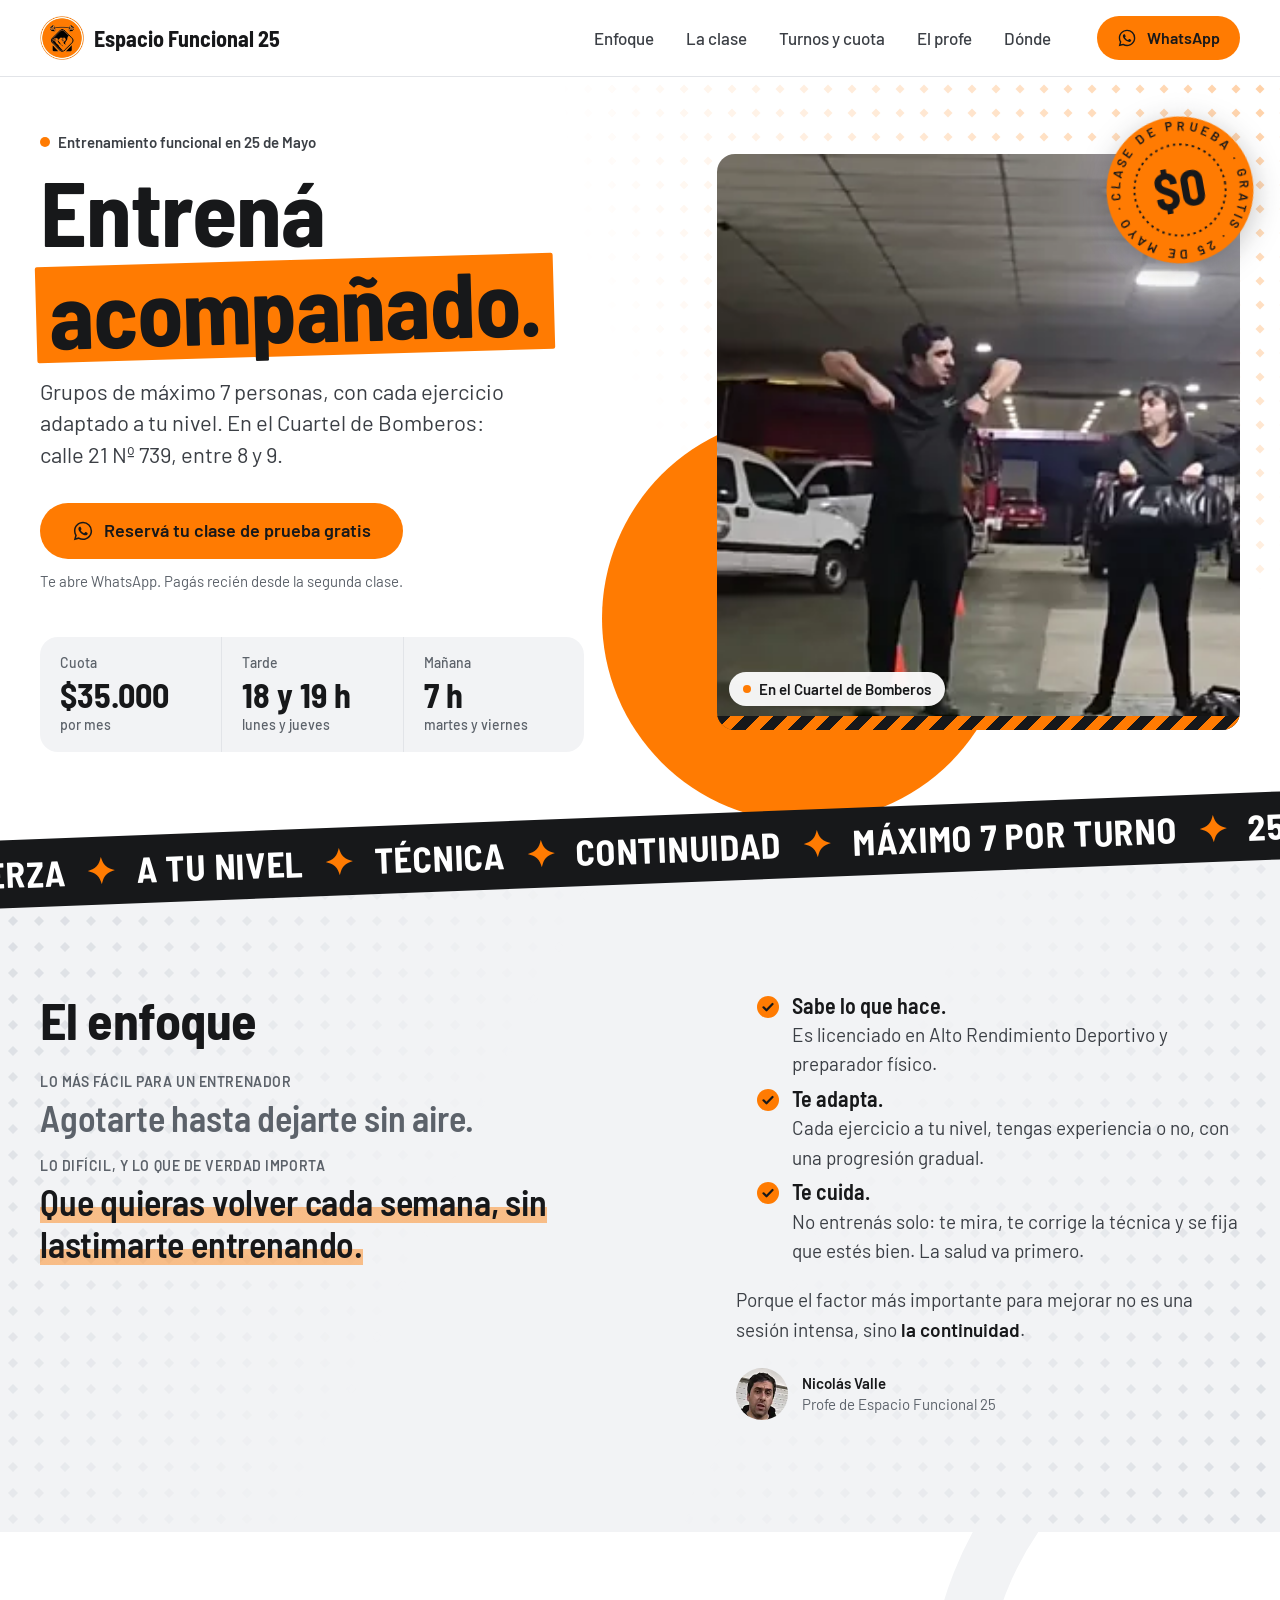
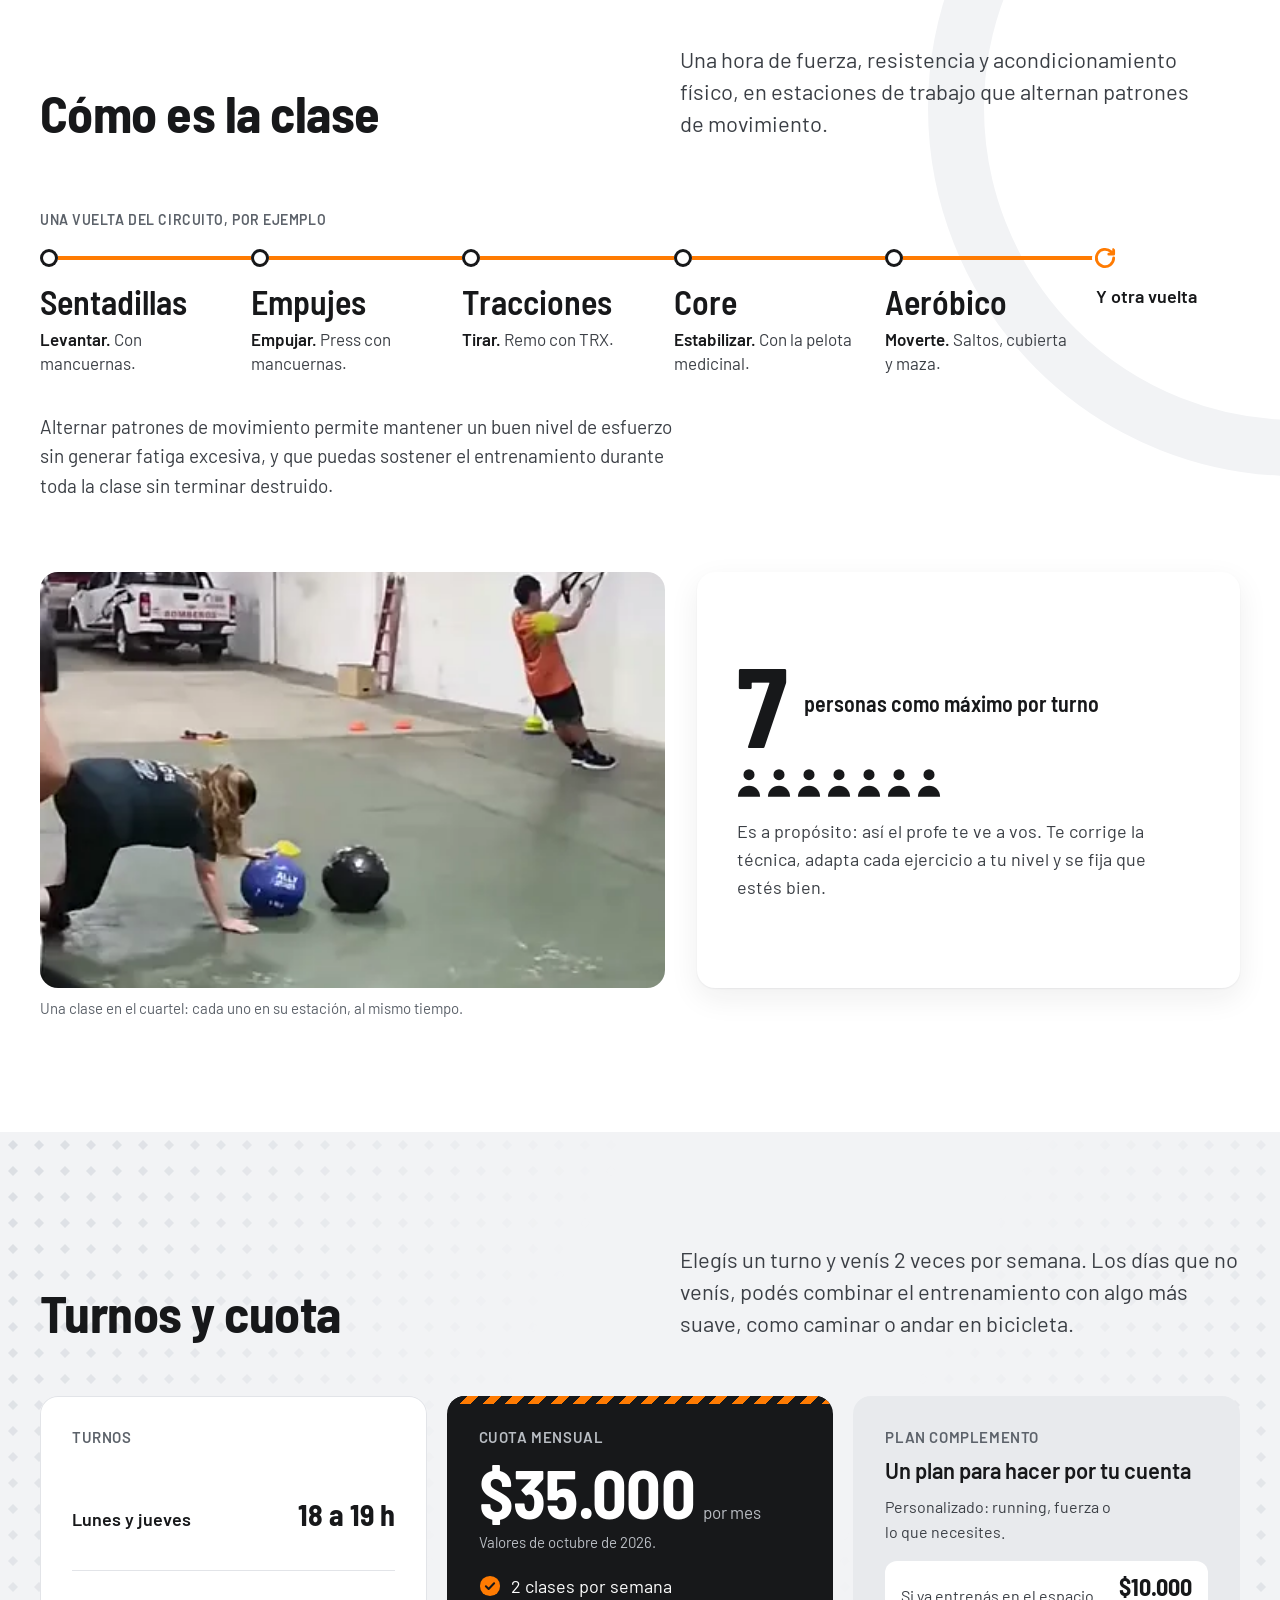
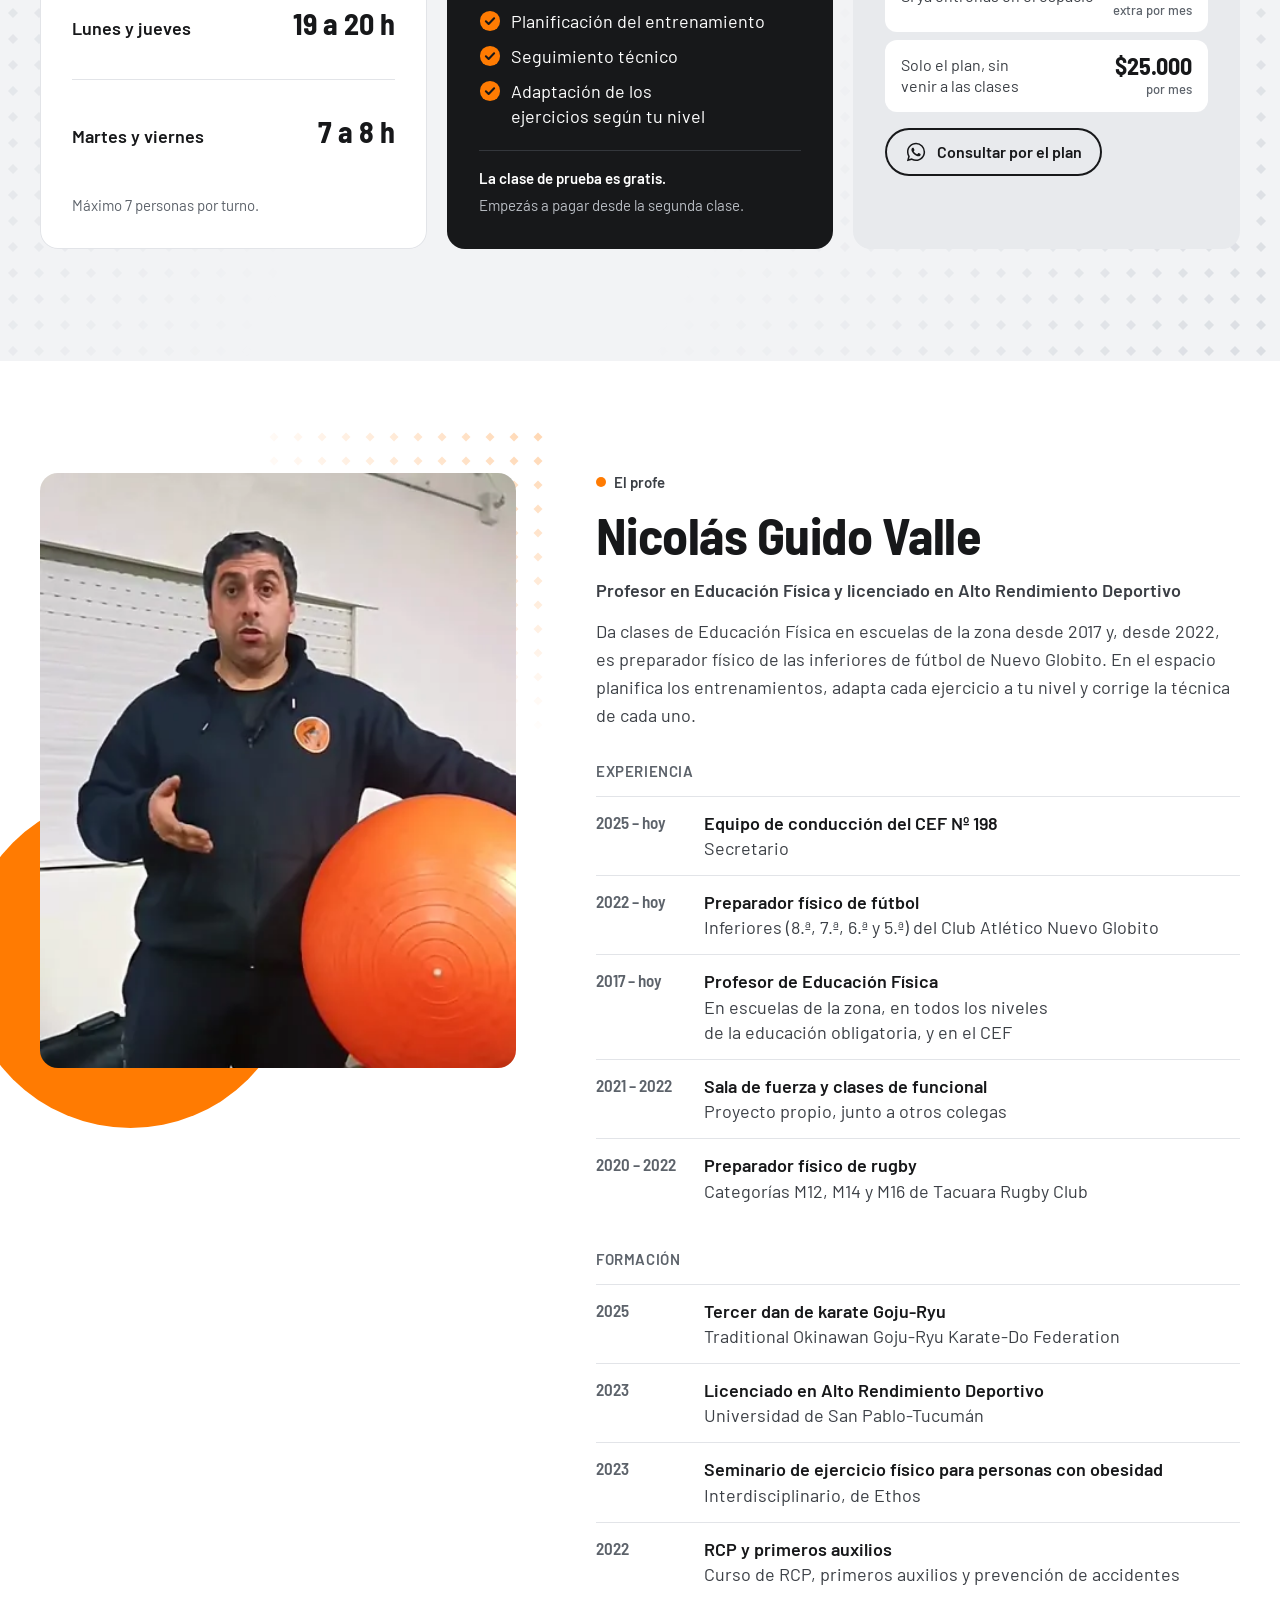
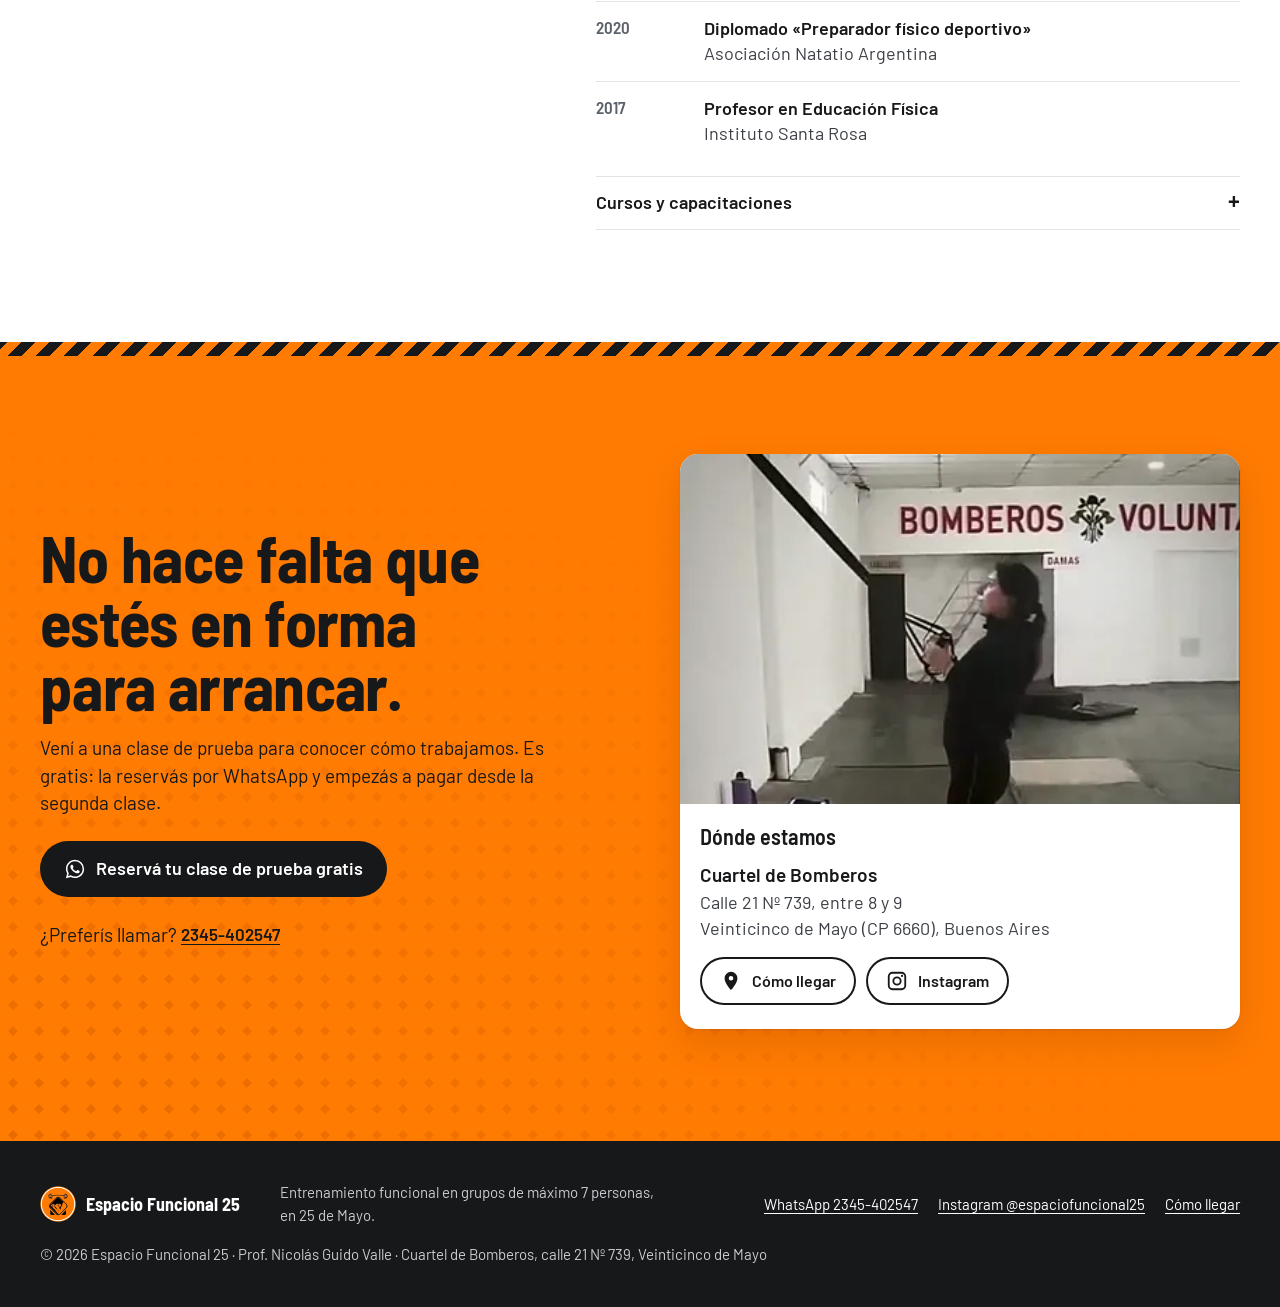
==== commit 2e6afdd8: "Titular: «Entrená acompañado.» en lugar de «Que quieras volver.» «Que quieras volver.» no se entendí" ====
--- a/index.html
+++ b/index.html
@@ -99,7 +99,7 @@
   <section class="portada" aria-labelledby="titular">
     <div class="contenedor">
       <div class="portada-texto">
-        <h1 class="h1" id="titular"><span class="antetitulo">Entrenamiento funcional en 25 de Mayo<span class="sr-only">.</span></span> Que quieras <span class="cinta">volver.</span></h1>
+        <h1 class="h1" id="titular"><span class="antetitulo">Entrenamiento funcional en 25 de Mayo<span class="sr-only">.</span></span> Entrená <span class="cinta">acompañado.</span></h1>
         <p class="bajada">Grupos de máximo 7&nbsp;personas, con cada ejercicio adaptado a tu nivel. En el Cuartel de Bomberos: <span class="nowrap">calle 21 Nº 739</span>, <span class="nowrap">entre 8 y 9.</span></p>
         <div class="portada-acciones">
           <a class="boton boton--naranja boton--ancho" id="cta-portada" href="https://wa.me/5492345402547?text=Hola%2C%20Nicol%C3%A1s.%20Vi%20la%20p%C3%A1gina%20de%20Espacio%20Funcional%2025%20y%20quiero%20reservar%20la%20clase%20de%20prueba%20gratis.%20%C2%BFQu%C3%A9%20turno%20ten%C3%A9s%20libre%3F"><svg aria-hidden="true" focusable="false"><use href="#i-wa"/></svg>Reservá tu clase de prueba gratis</a>
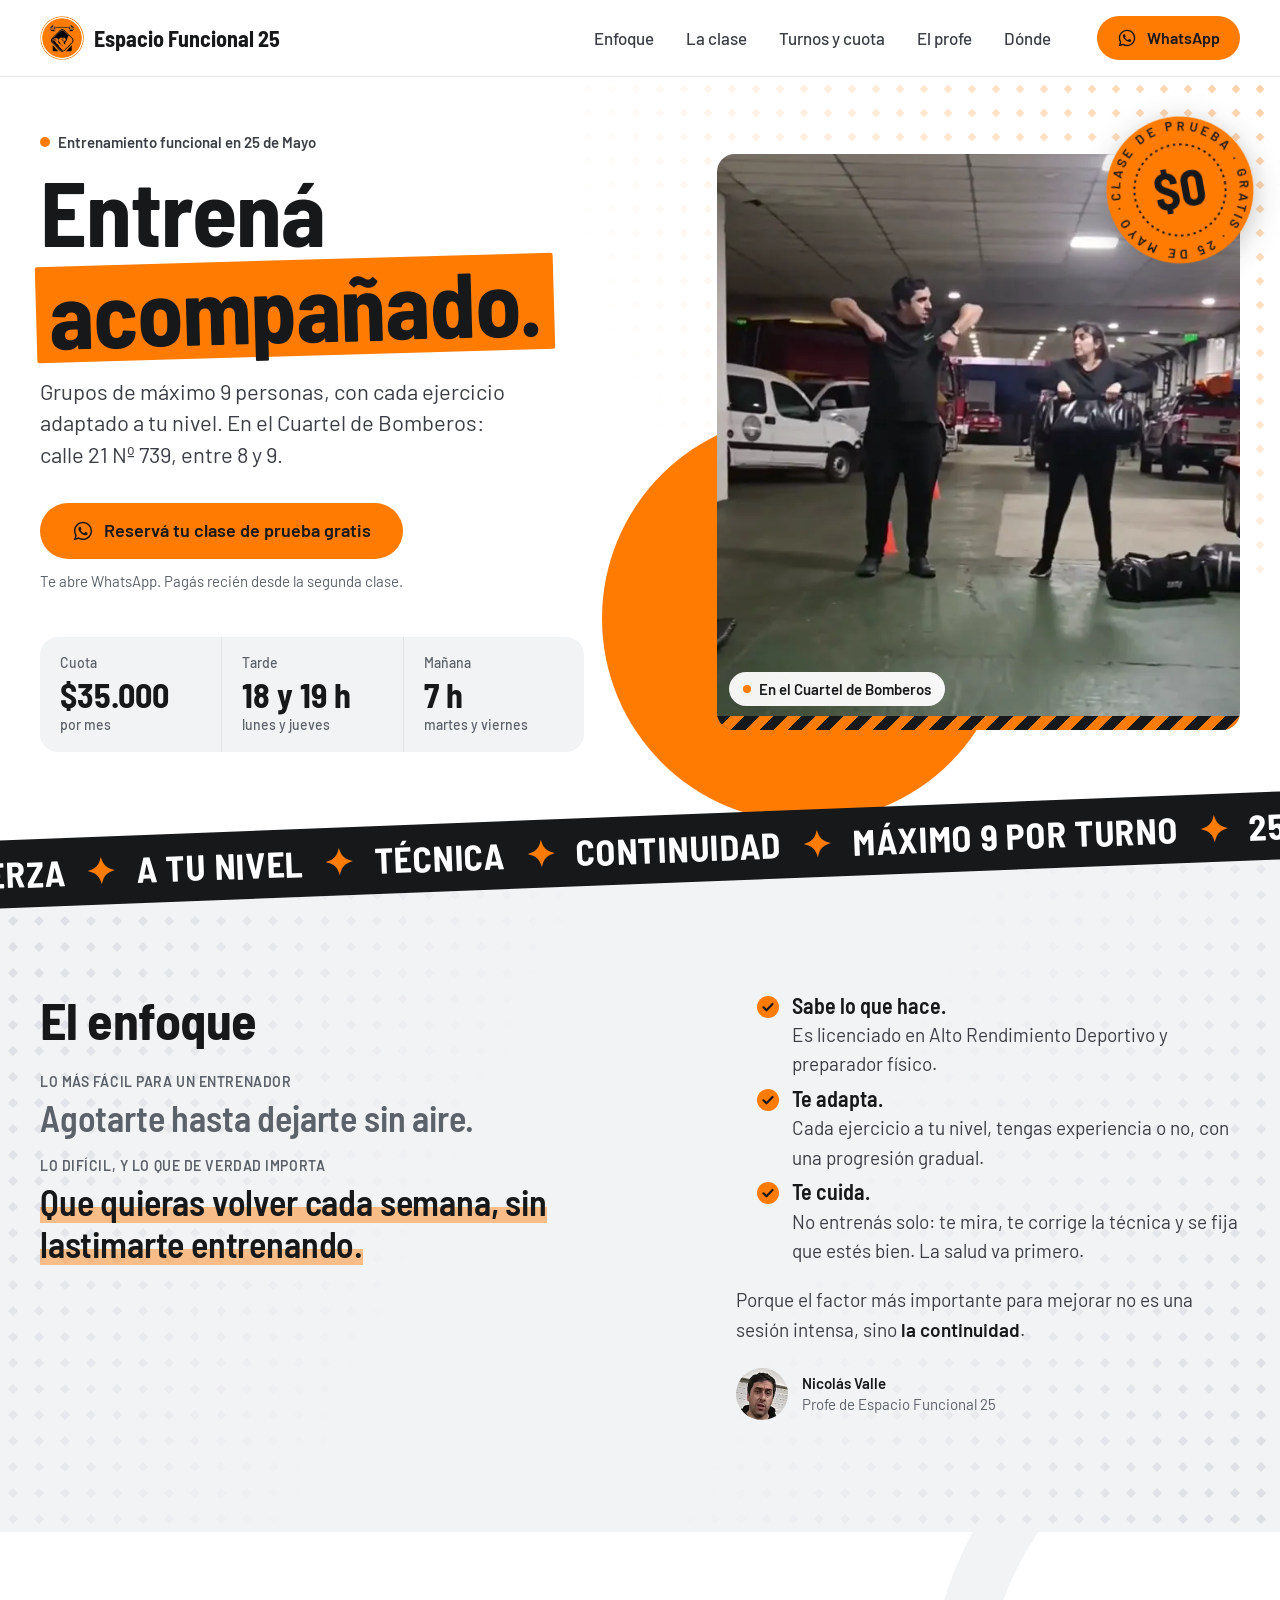
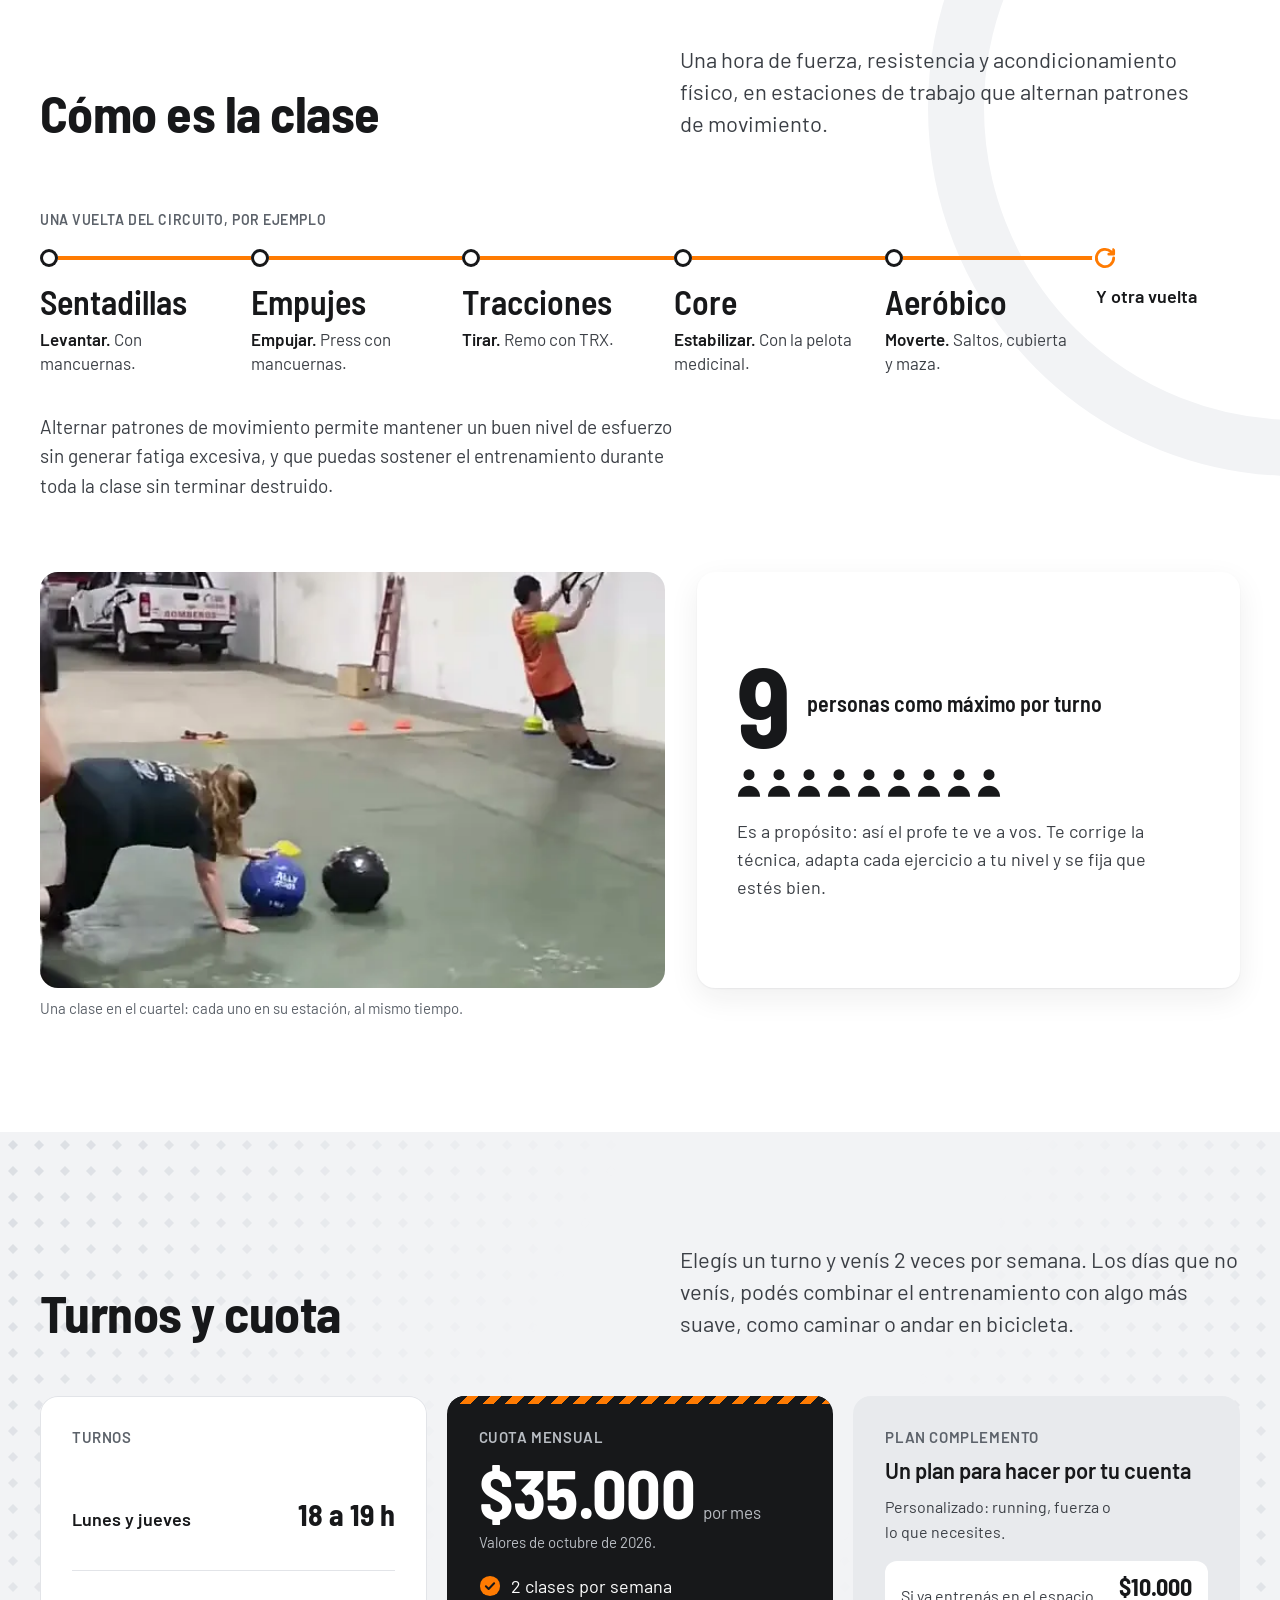
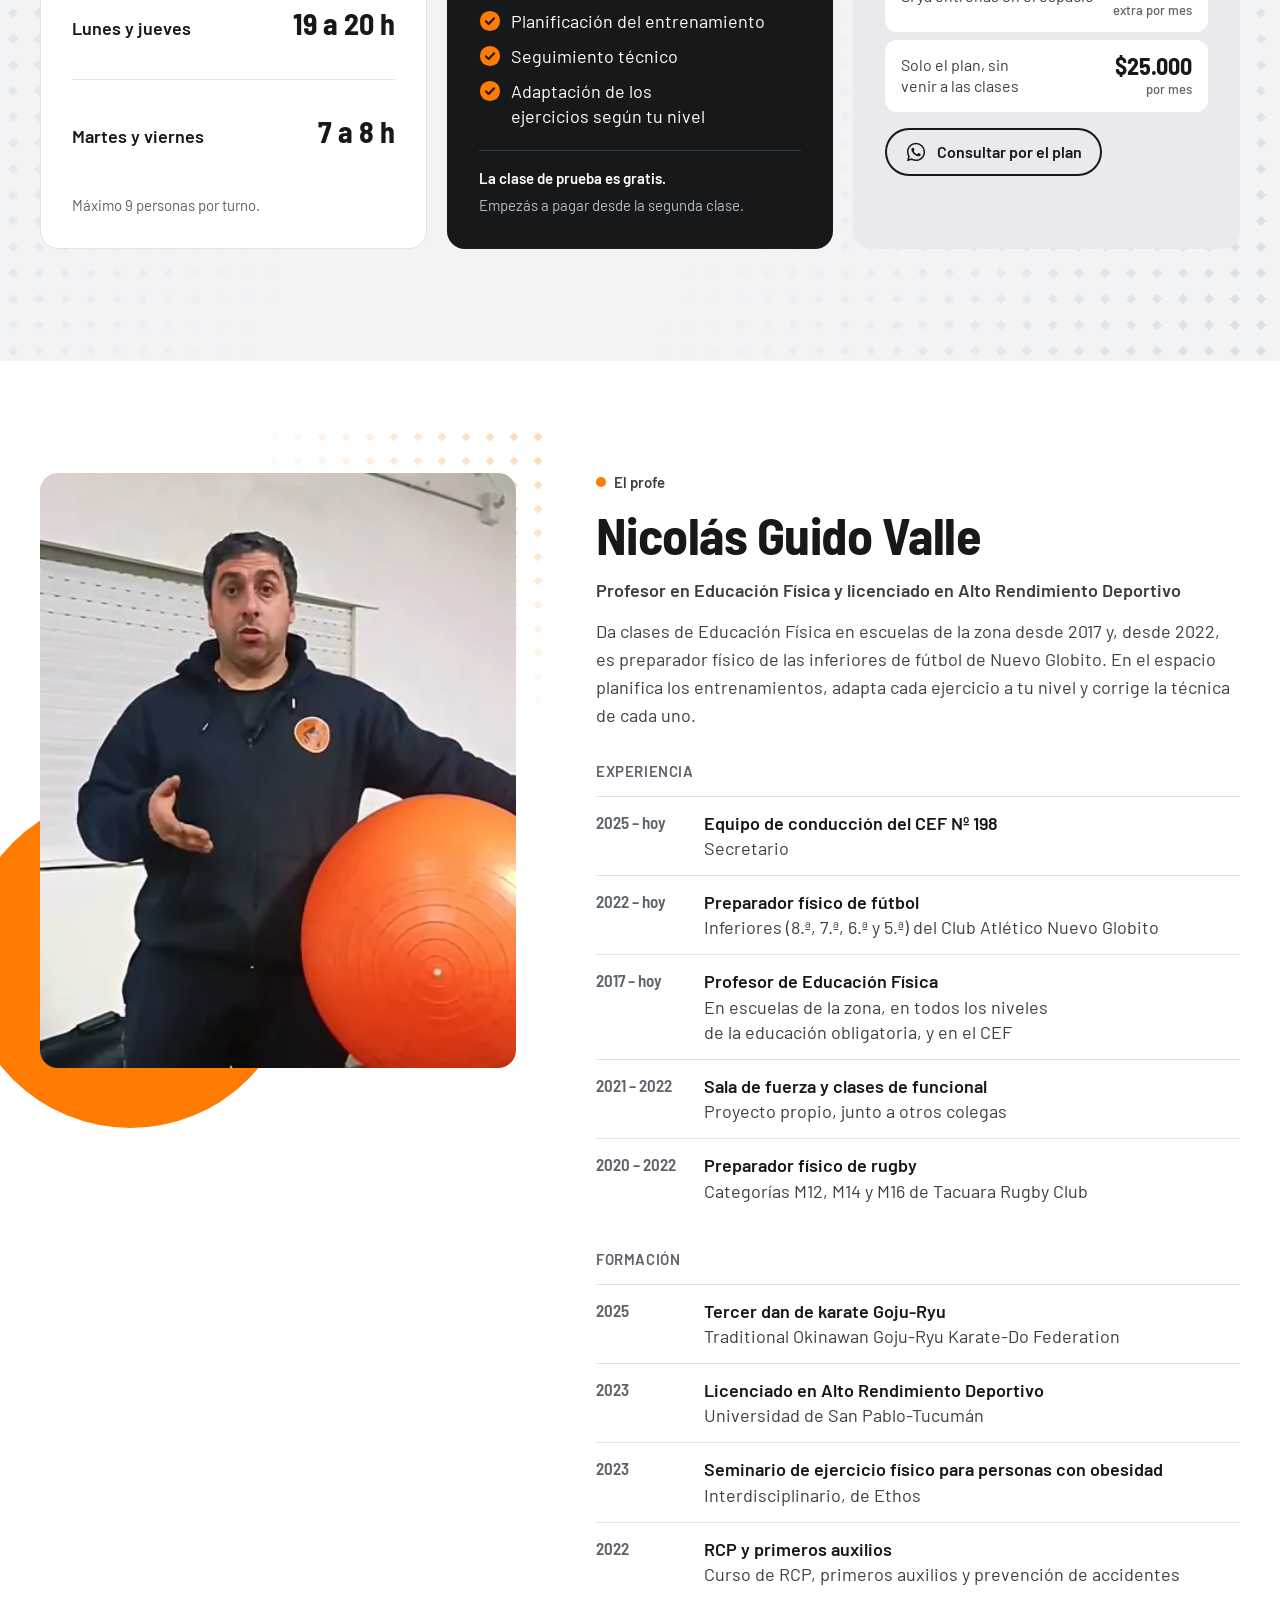
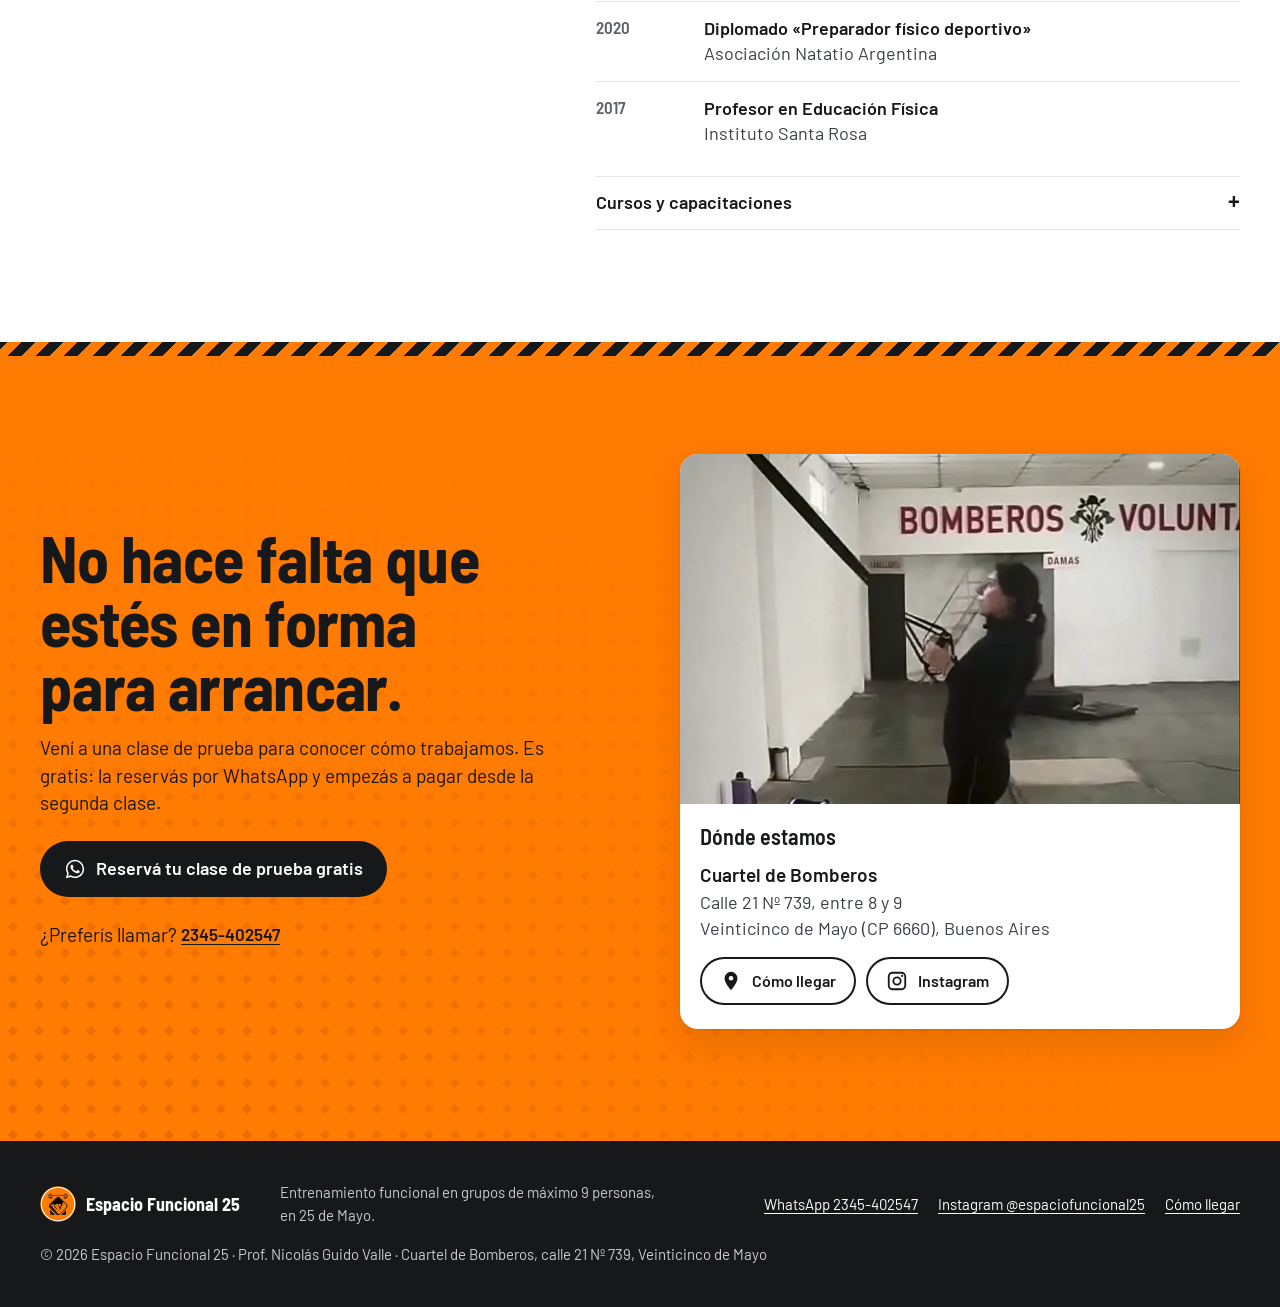
==== commit a5f7ec71: "Dominio espaciofuncional25.com y cupo de 9 por turno Nicolás revisó el texto y dio el OK; lo único q" ====
--- a/index.html
+++ b/index.html
@@ -4,17 +4,17 @@
 <meta charset="utf-8">
 <meta name="viewport" content="width=device-width, initial-scale=1">
 <title>Entrenamiento funcional en 25 de Mayo | Espacio Funcional 25</title>
-<meta name="description" content="Entrenamiento funcional en grupos de máximo 7 personas, en el Cuartel de Bomberos de 25 de Mayo. La clase de prueba es gratis: reservala por WhatsApp.">
+<meta name="description" content="Entrenamiento funcional en grupos de máximo 9 personas, en el Cuartel de Bomberos de 25 de Mayo. La clase de prueba es gratis: reservala por WhatsApp.">
 <meta name="theme-color" content="#FFFFFF">
 <!-- dominio: el mismo en canonical, og:url, og:image, JSON-LD, robots.txt y sitemap.xml (ver README) -->
-<link rel="canonical" href="https://espaciofuncional25.com.ar/">
+<link rel="canonical" href="https://espaciofuncional25.com/">
 <meta property="og:type" content="website">
 <meta property="og:locale" content="es_AR">
 <meta property="og:site_name" content="Espacio Funcional 25">
 <meta property="og:title" content="Espacio Funcional 25 · Entrenamiento funcional en 25 de Mayo">
-<meta property="og:description" content="Grupos de máximo 7 personas en el Cuartel de Bomberos, con el Prof. Nicolás Valle. La clase de prueba es gratis: reservala por WhatsApp.">
-<meta property="og:url" content="https://espaciofuncional25.com.ar/">
-<meta property="og:image" content="https://espaciofuncional25.com.ar/assets/img/og.jpg">
+<meta property="og:description" content="Grupos de máximo 9 personas en el Cuartel de Bomberos, con el Prof. Nicolás Valle. La clase de prueba es gratis: reservala por WhatsApp.">
+<meta property="og:url" content="https://espaciofuncional25.com/">
+<meta property="og:image" content="https://espaciofuncional25.com/assets/img/og.jpg">
 <meta property="og:image:width" content="1200">
 <meta property="og:image:height" content="630">
 <meta property="og:image:alt" content="Logo de Espacio Funcional 25 con el texto «Entrenamiento funcional en 25 de Mayo» y «Clase de prueba gratis», junto a una foto de una clase en el Cuartel de Bomberos.">
@@ -28,12 +28,12 @@
 {
   "@context": "https://schema.org",
   "@type": "ExerciseGym",
-  "@id": "https://espaciofuncional25.com.ar/#espacio",
+  "@id": "https://espaciofuncional25.com/#espacio",
   "name": "Espacio Funcional 25",
-  "description": "Entrenamiento funcional en grupos de máximo 7 personas, en el Cuartel de Bomberos de 25 de Mayo, con el Prof. Nicolás Guido Valle.",
-  "url": "https://espaciofuncional25.com.ar/",
-  "image": "https://espaciofuncional25.com.ar/assets/img/og.jpg",
-  "logo": "https://espaciofuncional25.com.ar/assets/img/logo-120.png",
+  "description": "Entrenamiento funcional en grupos de máximo 9 personas, en el Cuartel de Bomberos de 25 de Mayo, con el Prof. Nicolás Guido Valle.",
+  "url": "https://espaciofuncional25.com/",
+  "image": "https://espaciofuncional25.com/assets/img/og.jpg",
+  "logo": "https://espaciofuncional25.com/assets/img/logo-120.png",
   "telephone": "+54 9 2345 40-2547",
   "address": {
     "@type": "PostalAddress",
@@ -100,7 +100,7 @@
     <div class="contenedor">
       <div class="portada-texto">
         <h1 class="h1" id="titular"><span class="antetitulo">Entrenamiento funcional en 25 de Mayo<span class="sr-only">.</span></span> Entrená <span class="cinta">acompañado.</span></h1>
-        <p class="bajada">Grupos de máximo 7&nbsp;personas, con cada ejercicio adaptado a tu nivel. En el Cuartel de Bomberos: <span class="nowrap">calle 21 Nº 739</span>, <span class="nowrap">entre 8 y 9.</span></p>
+        <p class="bajada">Grupos de máximo 9&nbsp;personas, con cada ejercicio adaptado a tu nivel. En el Cuartel de Bomberos: <span class="nowrap">calle 21 Nº 739</span>, <span class="nowrap">entre 8 y 9.</span></p>
         <div class="portada-acciones">
           <a class="boton boton--naranja boton--ancho" id="cta-portada" href="https://wa.me/5492345402547?text=Hola%2C%20Nicol%C3%A1s.%20Vi%20la%20p%C3%A1gina%20de%20Espacio%20Funcional%2025%20y%20quiero%20reservar%20la%20clase%20de%20prueba%20gratis.%20%C2%BFQu%C3%A9%20turno%20ten%C3%A9s%20libre%3F"><svg aria-hidden="true" focusable="false"><use href="#i-wa"/></svg>Reservá tu clase de prueba gratis</a>
           <p class="chico">Te abre WhatsApp. Pagás recién desde la segunda clase.</p>
@@ -133,8 +133,8 @@
 
   <div class="banda" aria-hidden="true">
     <div class="banda-giro"><div class="banda-tira">
-      <span>Fuerza</span><b>✦</b><span>A tu nivel</span><b>✦</b><span>Técnica</span><b>✦</b><span>Continuidad</span><b>✦</b><span>Máximo 7 por turno</span><b>✦</b><span>25 de Mayo</span><b>✦</b>
-      <span>Fuerza</span><b>✦</b><span>A tu nivel</span><b>✦</b><span>Técnica</span><b>✦</b><span>Continuidad</span><b>✦</b><span>Máximo 7 por turno</span><b>✦</b><span>25 de Mayo</span><b>✦</b>
+      <span>Fuerza</span><b>✦</b><span>A tu nivel</span><b>✦</b><span>Técnica</span><b>✦</b><span>Continuidad</span><b>✦</b><span>Máximo 9 por turno</span><b>✦</b><span>25 de Mayo</span><b>✦</b>
+      <span>Fuerza</span><b>✦</b><span>A tu nivel</span><b>✦</b><span>Técnica</span><b>✦</b><span>Continuidad</span><b>✦</b><span>Máximo 9 por turno</span><b>✦</b><span>25 de Mayo</span><b>✦</b>
     </div></div>
   </div>
 
@@ -189,9 +189,9 @@
             <figcaption class="chico">Una clase en el cuartel: cada uno en su estación, al mismo tiempo.</figcaption>
           </figure>
           <div class="cupo">
-            <div class="cupo-num"><strong>7</strong><span>personas como máximo por turno</span></div>
+            <div class="cupo-num"><strong>9</strong><span>personas como máximo por turno</span></div>
             <div class="personas" aria-hidden="true">
-              <svg focusable="false"><use href="#i-persona"/></svg><svg focusable="false"><use href="#i-persona"/></svg><svg focusable="false"><use href="#i-persona"/></svg><svg focusable="false"><use href="#i-persona"/></svg><svg focusable="false"><use href="#i-persona"/></svg><svg focusable="false"><use href="#i-persona"/></svg><svg focusable="false"><use href="#i-persona"/></svg>
+              <svg focusable="false"><use href="#i-persona"/></svg><svg focusable="false"><use href="#i-persona"/></svg><svg focusable="false"><use href="#i-persona"/></svg><svg focusable="false"><use href="#i-persona"/></svg><svg focusable="false"><use href="#i-persona"/></svg><svg focusable="false"><use href="#i-persona"/></svg><svg focusable="false"><use href="#i-persona"/></svg><svg focusable="false"><use href="#i-persona"/></svg><svg focusable="false"><use href="#i-persona"/></svg>
             </div>
             <p>Es a propósito: así el profe te ve a vos. Te corrige la técnica, adapta cada ejercicio a tu nivel y se fija que estés bien.</p>
           </div>
@@ -215,7 +215,7 @@
             <li><span class="dias">Lunes y jueves</span><span class="hora">19 a 20 h</span></li>
             <li><span class="dias">Martes y viernes</span><span class="hora">7 a 8 h</span></li>
           </ul>
-          <p class="chico horarios-nota">Máximo 7 personas por turno.</p>
+          <p class="chico horarios-nota">Máximo 9 personas por turno.</p>
         </div>
         <div class="tarjeta tarjeta--tinta" id="cuota-mensual">
           <h3 class="tarjeta-titulo">Cuota mensual</h3>
@@ -321,7 +321,7 @@
 <footer class="pie">
   <div class="contenedor">
     <p class="pie-marca"><img src="assets/img/logo-72.webp" alt="" width="36" height="36" loading="lazy" decoding="async">Espacio Funcional 25</p>
-    <p>Entrenamiento funcional en grupos de máximo 7&nbsp;personas, en <span class="nowrap">25 de Mayo</span>.</p>
+    <p>Entrenamiento funcional en grupos de máximo 9&nbsp;personas, en <span class="nowrap">25 de Mayo</span>.</p>
     <nav aria-label="Contacto">
       <a href="https://wa.me/5492345402547?text=Hola%2C%20Nicol%C3%A1s.%20Vi%20la%20p%C3%A1gina%20de%20Espacio%20Funcional%2025%20y%20quiero%20reservar%20la%20clase%20de%20prueba%20gratis.%20%C2%BFQu%C3%A9%20turno%20ten%C3%A9s%20libre%3F">WhatsApp 2345-402547</a>
       <a href="https://www.instagram.com/espaciofuncional25/" rel="noopener">Instagram @espaciofuncional25</a>
